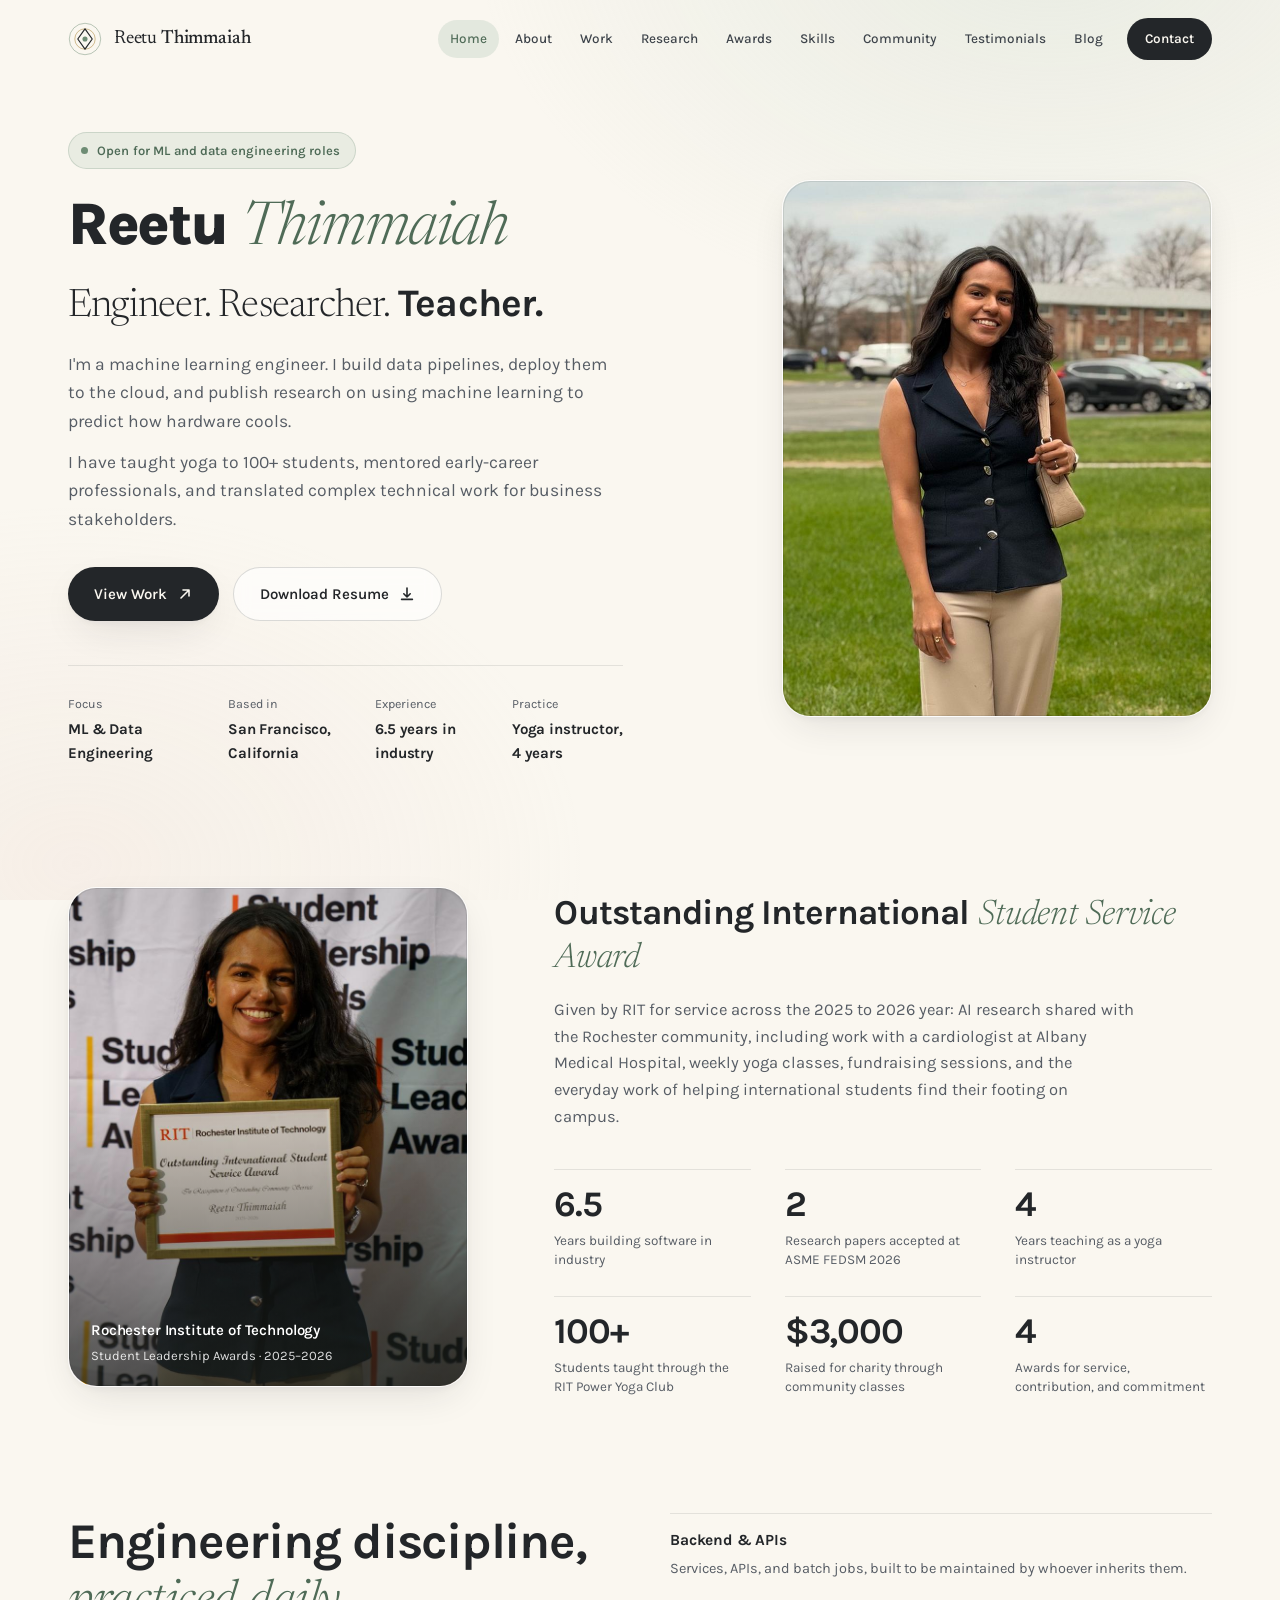
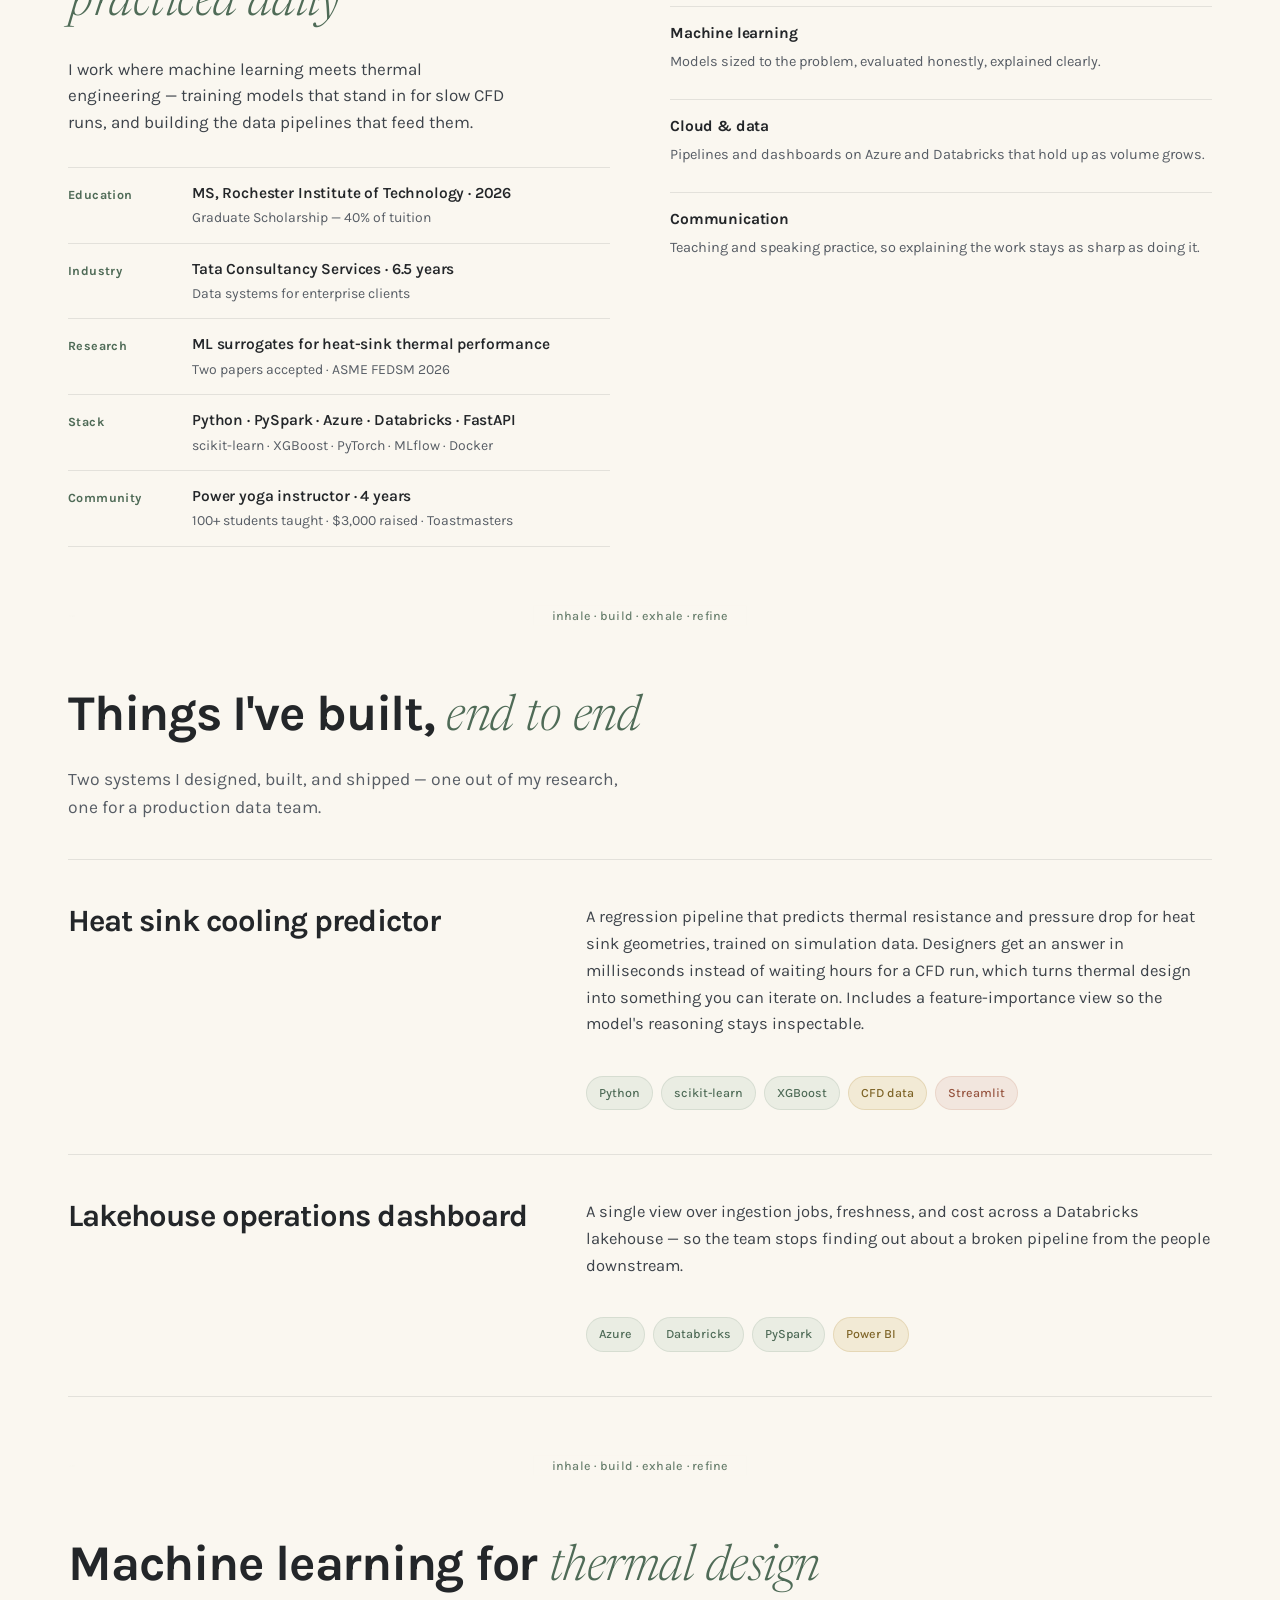
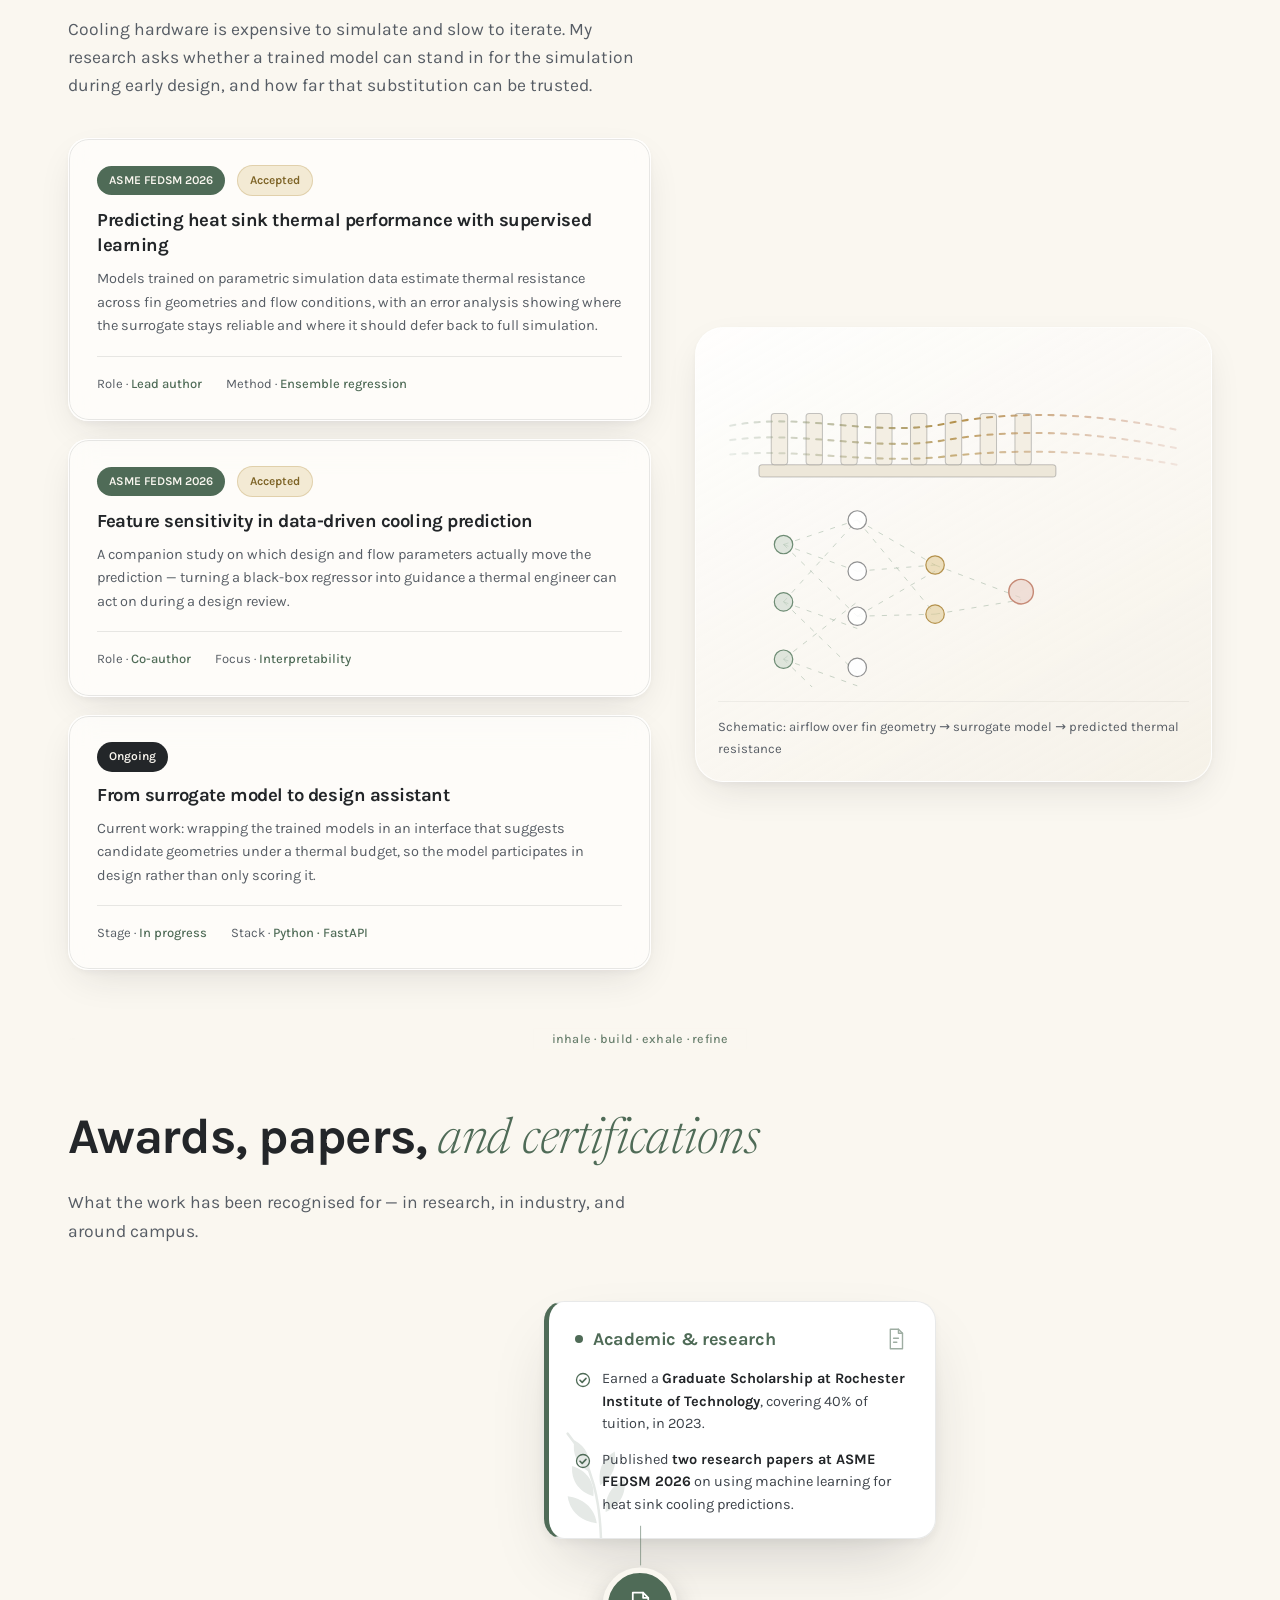
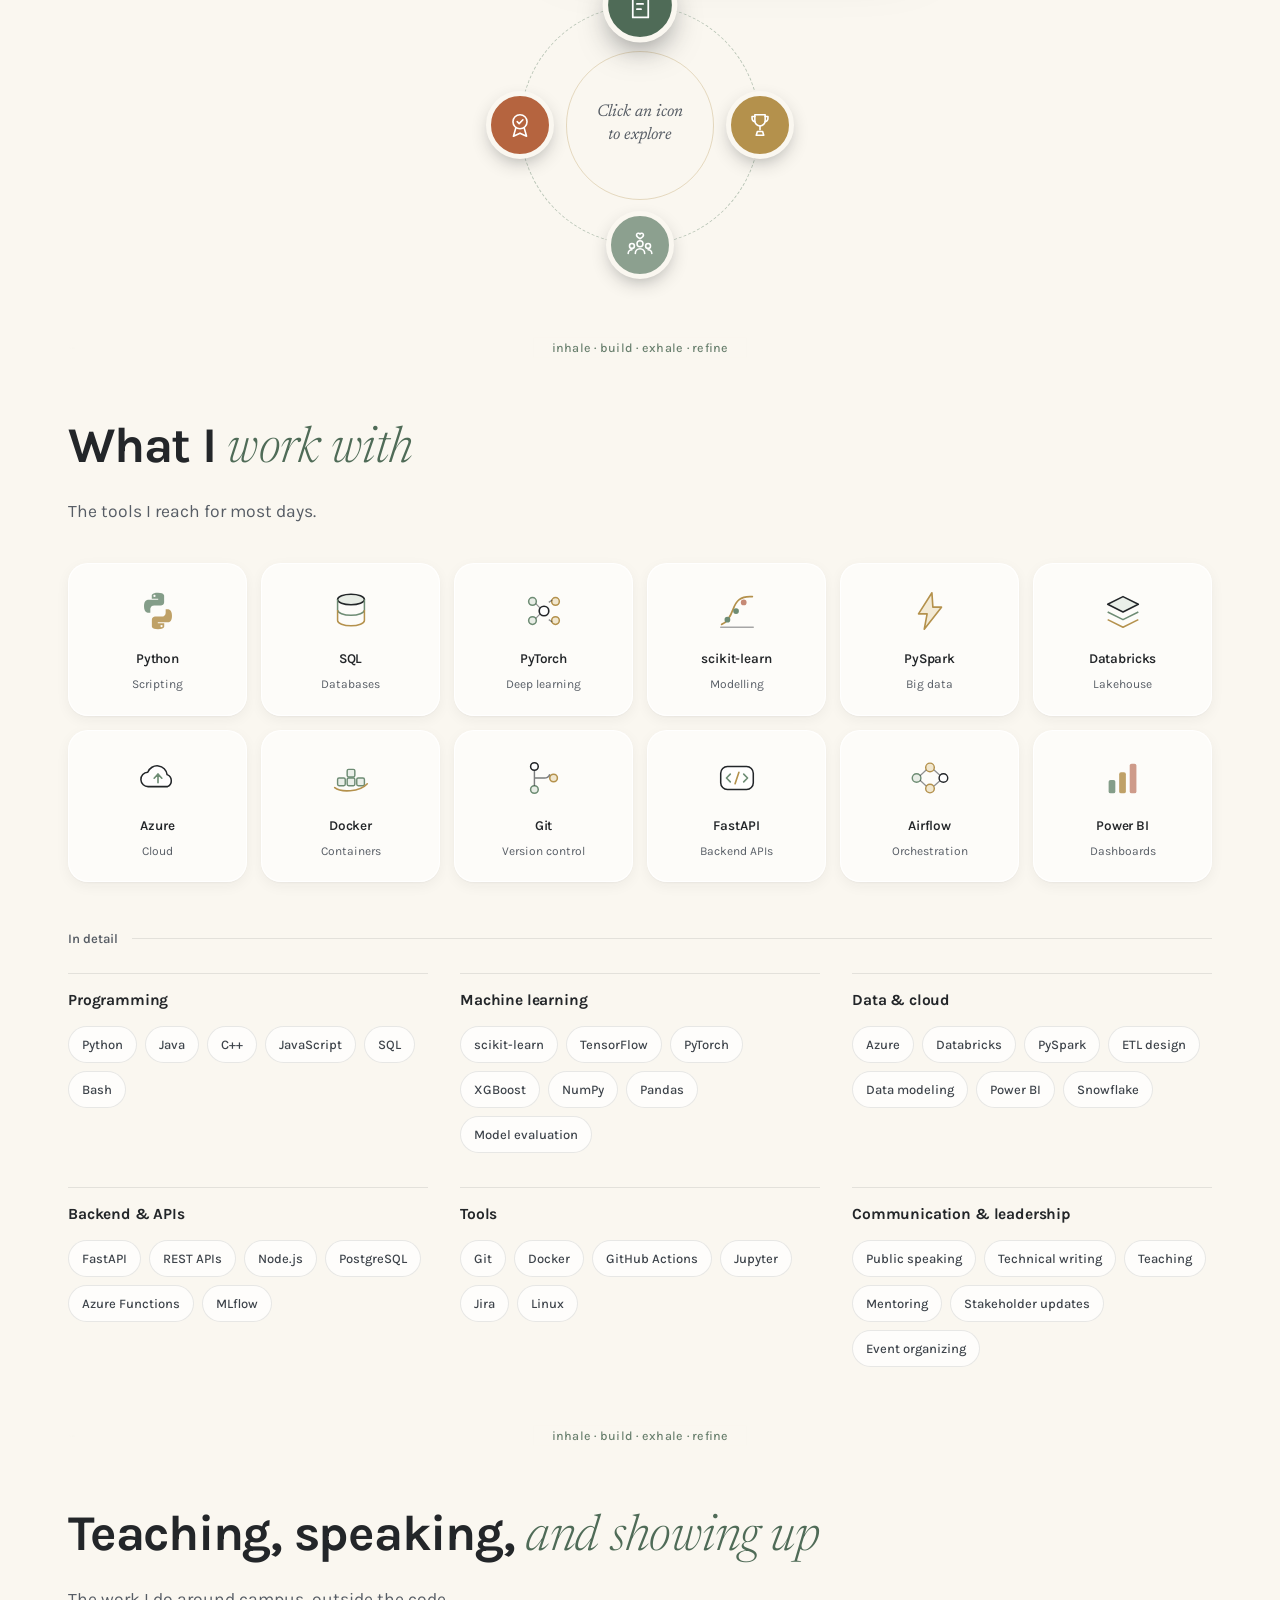
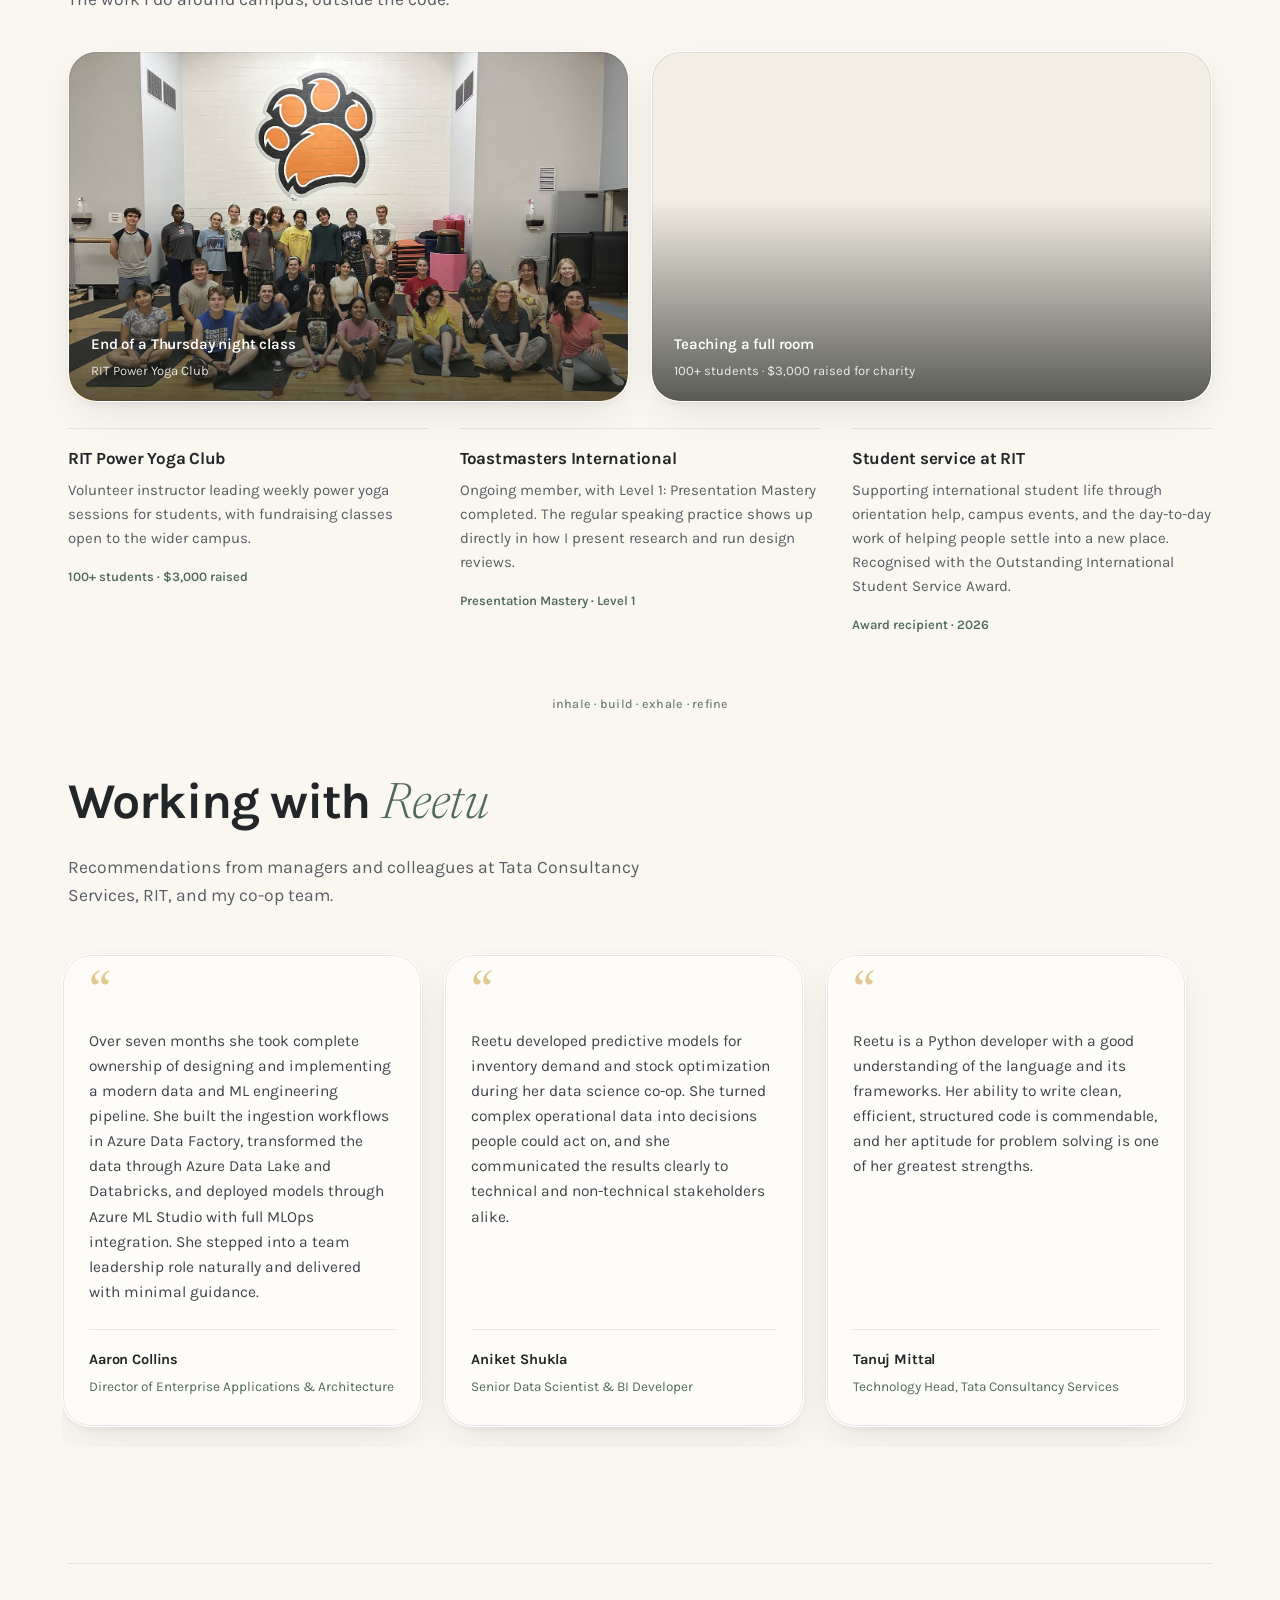
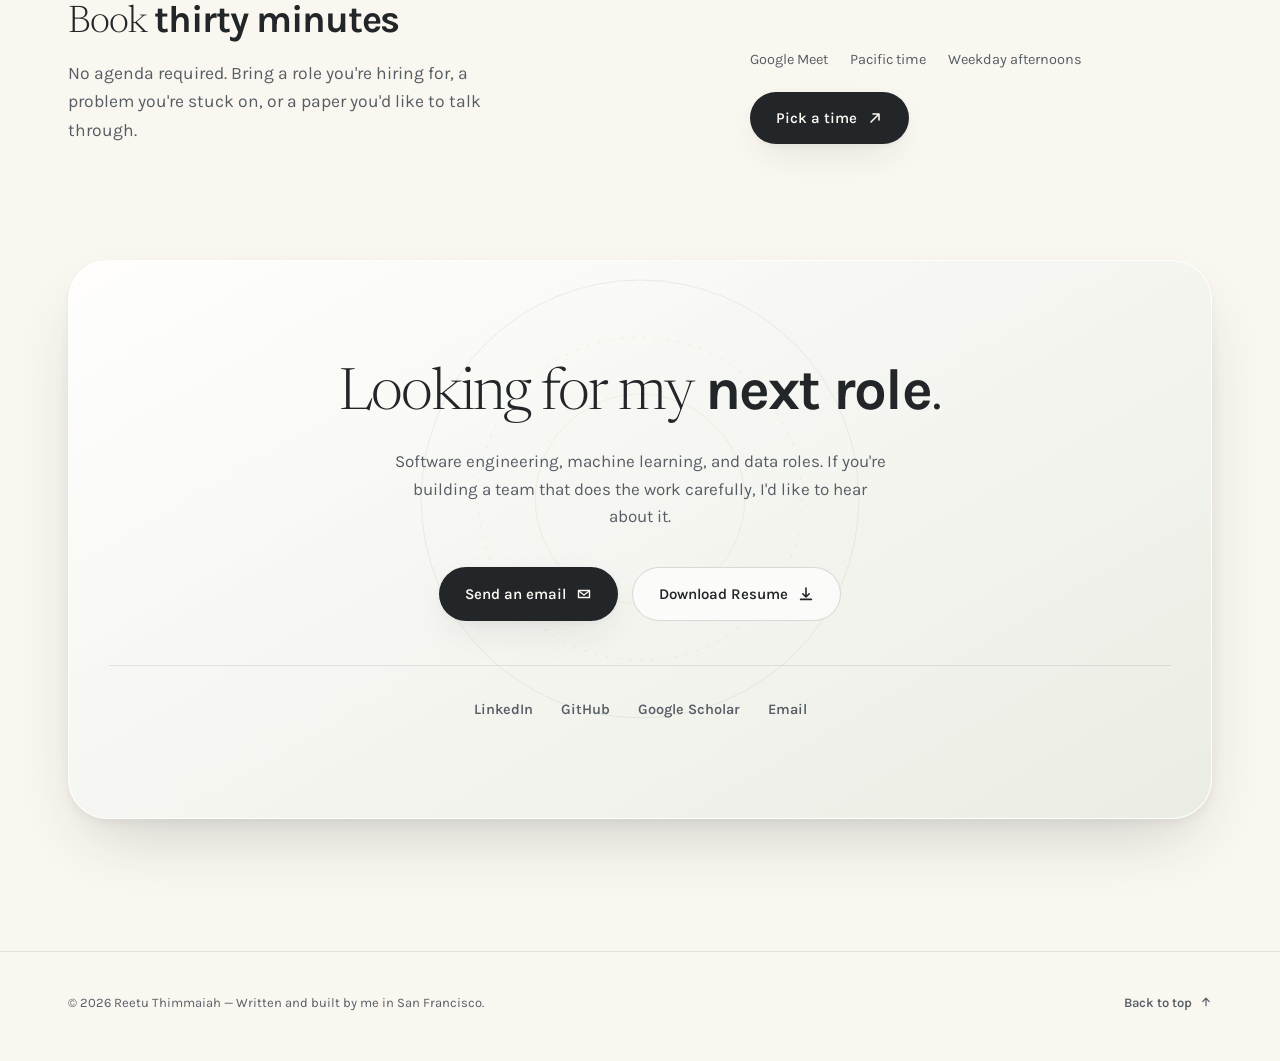
==== index.html @ bce0da8c "Initial portfolio commit" ====
<!DOCTYPE html>
<html lang="en">
<head>
<meta charset="UTF-8">
<meta name="viewport" content="width=device-width, initial-scale=1.0">
<title>Reetu Thimmaiah — Software Engineer & Machine Learning Researcher</title>
<meta name="description" content="Reetu Thimmaiah — software engineer, machine learning researcher, and cloud/data professional. Building thoughtful technology with calm, clarity, and code.">
<link rel="preconnect" href="https://fonts.googleapis.com">
<link rel="preconnect" href="https://fonts.gstatic.com" crossorigin>
<link href="https://fonts.googleapis.com/css2?family=Karla:wght@400;500;600;700;800&family=Newsreader:ital,opsz,wght@0,6..72,300;0,6..72,400;1,6..72,300;1,6..72,400&display=swap" rel="stylesheet">
<link rel="stylesheet" href="css/tokens.css">
<link rel="stylesheet" href="css/styles.css">
</head>
<body>

<!-- ================= NAV ================= -->
<header class="nav" id="nav">
  <div class="nav__in">
    <a href="#home" class="brand" aria-label="Reetu Thimmaiah, home">
      <svg class="brand__mark" viewBox="0 0 40 40" fill="none" aria-hidden="true">
        <circle cx="20" cy="20" r="18.5" stroke="#6E8C74" stroke-width="1.1" opacity=".5"/>
        <circle class="mandala" cx="20" cy="20" r="12" stroke="#B4914C" stroke-width="1" opacity=".7"/>
        <path d="M20 8 L28.5 20 L20 32 L11.5 20 Z" stroke="#232629" stroke-width="1.4" stroke-linejoin="round"/>
        <circle cx="20" cy="20" r="3" fill="#6E8C74"/>
      </svg>
      <span class="brand__name">Reetu <b>Thimmaiah</b></span>
    </a>
    <nav class="nav__links" id="navLinks" aria-label="Primary">
      <a class="nav__link" href="#home">Home</a>
      <a class="nav__link" href="#about">About</a>
      <a class="nav__link" href="#work">Work</a>
      <a class="nav__link" href="#research">Research</a>
      <a class="nav__link" href="#milestones">Awards</a>
      <a class="nav__link" href="#skills">Skills</a>
      <a class="nav__link" href="#community">Community</a>
      <a class="nav__link" href="#testimonials">Testimonials</a>
      <a class="nav__link" href="blog.html">Blog</a>
      <a class="nav__cta" href="#contact">Contact</a>
    </nav>
    <button class="nav__toggle" id="navToggle" aria-label="Open menu" aria-expanded="false" aria-controls="navLinks"><span></span></button>
  </div>
  <div class="nav__progress" id="progress"></div>
</header>

<main>
<!-- ================= HERO ================= -->
<section class="hero" id="home">
  <div class="wrap">
    <div class="hero__grid">
      <div class="hero__text">
        <span class="hero__status"><i class="pulse"></i> Open for ML and data engineering roles</span>
        <h1 class="hero__name">Reetu <span class="last">Thimmaiah</span></h1>

        <h2 class="hero__headline">Engineer. Researcher. <b>Teacher.</b></h2>
        <p class="hero__copy">I'm a machine learning engineer. I build data pipelines, deploy them to the cloud, and publish research on using machine learning to predict how hardware cools.</p>
        <p class="hero__copy">I have taught yoga to 100+ students, mentored early-career professionals, and translated complex technical work for business stakeholders.</p>

        <div class="hero__btns">
          <a class="btn btn--primary" href="#work">View Work
            <svg viewBox="0 0 16 16" fill="none" aria-hidden="true"><path d="M4 12L12 4M12 4H6M12 4v6" stroke="currentColor" stroke-width="1.6" stroke-linecap="round" stroke-linejoin="round"/></svg>
          </a>
          <a class="btn btn--ghost" href="#" download>Download Resume
            <svg viewBox="0 0 16 16" fill="none" aria-hidden="true"><path d="M8 2v9m0 0l3.2-3.2M8 11L4.8 7.8M2.6 13.4h10.8" stroke="currentColor" stroke-width="1.6" stroke-linecap="round" stroke-linejoin="round"/></svg>
          </a>
        </div>

        <dl class="hero__meta">
          <div><dt>Focus</dt><dd>ML &amp; Data Engineering</dd></div>
          <div><dt>Based in</dt><dd>San Francisco, California</dd></div>
          <div><dt>Experience</dt><dd>6.5 years in industry</dd></div>
          <div><dt>Practice</dt><dd>Yoga instructor, 4 years</dd></div>
        </dl>
      </div>

      <figure class="stage photo rv">
        <img src="images/portrait.jpg" alt="Reetu Thimmaiah on the RIT campus" decoding="async" fetchpriority="high">
      </figure>
    </div>
  </div>
</section>



<!-- ================= RECOGNITION + STATS ================= -->
<section class="section section--tight">
  <div class="wrap">
    <div class="recog">
      <figure data-shot class="photo photo--cap recog__photo rv">
        <img src="images/rit-leadership-award.jpg" alt="Reetu Thimmaiah holding her Outstanding International Student Service Award certificate at the RIT Student Leadership Awards" loading="lazy" decoding="async">
        <figcaption class="photo__cap"><b>Rochester Institute of Technology</b><span>Student Leadership Awards · 2025–2026</span></figcaption>
      </figure>
      <div class="recog__body">
        <h2 class="s-title rv">Outstanding International <em>Student Service Award</em></h2>
        <p class="s-lede rv">Given by RIT for service across the 2025 to 2026 year: AI research shared with the Rochester community, including work with a cardiologist at Albany Medical Hospital, weekly yoga classes, fundraising sessions, and the everyday work of helping international students find their footing on campus.</p>
        <dl class="stats">
          <div class="stat rv"><dt class="stat__n">6.5</dt><dd class="stat__l">Years building software in industry</dd></div>
          <div class="stat rv"><dt class="stat__n">2</dt><dd class="stat__l">Research papers accepted at ASME FEDSM 2026</dd></div>
          <div class="stat rv"><dt class="stat__n">4</dt><dd class="stat__l">Years teaching as a yoga instructor</dd></div>
          <div class="stat rv"><dt class="stat__n">100+</dt><dd class="stat__l">Students taught through the RIT Power Yoga Club</dd></div>
          <div class="stat rv"><dt class="stat__n">$3,000</dt><dd class="stat__l">Raised for charity through community classes</dd></div>
          <div class="stat rv"><dt class="stat__n">4</dt><dd class="stat__l">Awards for service, contribution, and commitment</dd></div>
        </dl>
      </div>
    </div>
  </div>
</section>

<!-- ================= ABOUT ================= -->
<section class="section" id="about">
  <div class="wrap">
    <div class="about">
      <div class="rv">
        <h2 class="s-title">Engineering discipline,<br><em>practiced daily</em></h2>
        <p class="about__lede">I work where machine learning meets thermal engineering — training models that stand in for slow CFD runs, and building the data pipelines that feed them.</p>
        <dl class="spec">
          <div>
            <dt>Education</dt>
            <dd>MS, Rochester Institute of Technology &middot; 2026<span>Graduate Scholarship — 40% of tuition</span></dd>
          </div>
          <div>
            <dt>Industry</dt>
            <dd>Tata Consultancy Services &middot; 6.5 years<span>Data systems for enterprise clients</span></dd>
          </div>
          <div>
            <dt>Research</dt>
            <dd>ML surrogates for heat-sink thermal performance<span>Two papers accepted &middot; ASME FEDSM 2026</span></dd>
          </div>
          <div>
            <dt>Stack</dt>
            <dd>Python &middot; PySpark &middot; Azure &middot; Databricks &middot; FastAPI<span>scikit-learn &middot; XGBoost &middot; PyTorch &middot; MLflow &middot; Docker</span></dd>
          </div>
          <div>
            <dt>Community</dt>
            <dd>Power yoga instructor &middot; 4 years<span>100+ students taught &middot; $3,000 raised &middot; Toastmasters</span></dd>
          </div>
        </dl>
      </div>

      <div class="pillars">
        <div class="pillar rv" style="transition-delay:.06s">
          <h4>Backend &amp; APIs</h4>
          <p>Services, APIs, and batch jobs, built to be maintained by whoever inherits them.</p>
        </div>
        <div class="pillar rv" style="transition-delay:.12s">
          <h4>Machine learning</h4>
          <p>Models sized to the problem, evaluated honestly, explained clearly.</p>
        </div>
        <div class="pillar rv" style="transition-delay:.18s">
          <h4>Cloud &amp; data</h4>
          <p>Pipelines and dashboards on Azure and Databricks that hold up as volume grows.</p>
        </div>
        <div class="pillar rv" style="transition-delay:.24s">
          <h4>Communication</h4>
          <p>Teaching and speaking practice, so explaining the work stays as sharp as doing it.</p>
        </div>
      </div>
    </div>
  </div>
</section>

<div class="breath" aria-hidden="true">
  <svg viewBox="0 0 1200 46" preserveAspectRatio="none">
    <defs><linearGradient id="breathGrad" x1="0" x2="1"><stop offset="0" stop-color="#6E8C74" stop-opacity="0"/><stop offset=".5" stop-color="#6E8C74"/><stop offset="1" stop-color="#B4914C" stop-opacity="0"/></linearGradient></defs>
    <path class="breath__path" d="M0 23 C 150 23 180 4 300 4 S 450 42 600 42 S 750 4 900 4 S 1050 23 1200 23"/>
  </svg>
  <span class="breath__label">inhale · build · exhale · refine</span>
</div>

<!-- ================= WORK ================= -->
<section class="section" id="work">
  <div class="wrap">
    <div class="s-head rv">
      <h2 class="s-title">Things I've built, <em>end to end</em></h2>
      <p class="s-lede">Two systems I designed, built, and shipped — one out of my research, one for a production data team.</p>
    </div>

    <div class="work-grid">

      <article class="proj rv">
        <div class="proj__body">
          <h3>Heat sink cooling predictor</h3>
          <div>
            <p>A regression pipeline that predicts thermal resistance and pressure drop for heat sink geometries, trained on simulation data. Designers get an answer in milliseconds instead of waiting hours for a CFD run, which turns thermal design into something you can iterate on. Includes a feature-importance view so the model's reasoning stays inspectable.</p>
          </div>
          <div class="tags"><span class="tag">Python</span><span class="tag">scikit-learn</span><span class="tag">XGBoost</span><span class="tag tag--gold">CFD data</span><span class="tag tag--clay">Streamlit</span></div>
        </div>
      </article>

      <article class="proj rv">
        <div class="proj__body">
          <h3>Lakehouse operations dashboard</h3>
          <div>
            <p>A single view over ingestion jobs, freshness, and cost across a Databricks lakehouse — so the team stops finding out about a broken pipeline from the people downstream.</p>
          </div>
          <div class="tags"><span class="tag">Azure</span><span class="tag">Databricks</span><span class="tag">PySpark</span><span class="tag tag--gold">Power BI</span></div>
        </div>
      </article>

    </div>
  </div>
</section>

<div class="breath" aria-hidden="true">
  <svg viewBox="0 0 1200 46" preserveAspectRatio="none">
    <path class="breath__path" d="M0 23 C 150 23 180 4 300 4 S 450 42 600 42 S 750 4 900 4 S 1050 23 1200 23"/>
  </svg>
  <span class="breath__label">inhale · build · exhale · refine</span>
</div>

<!-- ================= RESEARCH ================= -->
<section class="section" id="research">
  <div class="wrap">
    <div class="s-head rv">
      <h2 class="s-title">Machine learning for <em>thermal design</em></h2>
      <p class="s-lede">Cooling hardware is expensive to simulate and slow to iterate. My research asks whether a trained model can stand in for the simulation during early design, and how far that substitution can be trusted.</p>
    </div>

    <div class="research">
      <div class="res-cards">
        <article class="card res rv">
          <div class="res__top"><span class="badge badge--sage">ASME FEDSM 2026</span><span class="badge badge--gold">Accepted</span></div>
          <h3>Predicting heat sink thermal performance with supervised learning</h3>
          <p>Models trained on parametric simulation data estimate thermal resistance across fin geometries and flow conditions, with an error analysis showing where the surrogate stays reliable and where it should defer back to full simulation.</p>
          <div class="res__meta"><span>Role · <b>Lead author</b></span><span>Method · <b>Ensemble regression</b></span></div>
        </article>

        <article class="card res rv" style="transition-delay:.08s">
          <div class="res__top"><span class="badge badge--sage">ASME FEDSM 2026</span><span class="badge badge--gold">Accepted</span></div>
          <h3>Feature sensitivity in data-driven cooling prediction</h3>
          <p>A companion study on which design and flow parameters actually move the prediction — turning a black-box regressor into guidance a thermal engineer can act on during a design review.</p>
          <div class="res__meta"><span>Role · <b>Co-author</b></span><span>Focus · <b>Interpretability</b></span></div>
        </article>

        <article class="card res rv" style="transition-delay:.16s">
          <div class="res__top"><span class="badge">Ongoing</span></div>
          <h3>From surrogate model to design assistant</h3>
          <p>Current work: wrapping the trained models in an interface that suggests candidate geometries under a thermal budget, so the model participates in design rather than only scoring it.</p>
          <div class="res__meta"><span>Stage · <b>In progress</b></span><span>Stack · <b>Python · FastAPI</b></span></div>
        </article>
      </div>

      <div class="res-vis rv" style="transition-delay:.1s">
        <svg viewBox="0 0 460 330" fill="none" aria-hidden="true">
          <defs>
            <linearGradient id="flowG" x1="0" x2="1"><stop offset="0" stop-color="#6E8C74" stop-opacity=".2"/><stop offset=".5" stop-color="#B4914C"/><stop offset="1" stop-color="#C68A76" stop-opacity=".25"/></linearGradient>
          </defs>
          <!-- thermal airflow over fins -->
          <g>
            <rect x="40" y="112" width="290" height="12" rx="3" fill="#EDE7D9" stroke="#232629" stroke-opacity=".25"/>
            <g stroke="#232629" stroke-opacity=".25" fill="#F3EEE3">
              <rect x="52" y="62" width="16" height="50" rx="3"/><rect x="86" y="62" width="16" height="50" rx="3"/><rect x="120" y="62" width="16" height="50" rx="3"/>
              <rect x="154" y="62" width="16" height="50" rx="3"/><rect x="188" y="62" width="16" height="50" rx="3"/><rect x="222" y="62" width="16" height="50" rx="3"/>
              <rect x="256" y="62" width="16" height="50" rx="3"/><rect x="290" y="62" width="16" height="50" rx="3"/>
            </g>
            <g stroke="url(#flowG)" stroke-width="2" fill="none" stroke-linecap="round">
              <path class="dash" d="M12 74c70-14 140 12 210-2s150-10 226 6"/>
              <path class="dash" d="M12 88c70-10 140 12 210 0s150-8 226 8" opacity=".85"/>
              <path class="dash" d="M12 102c70-6 140 10 210 2s150-6 226 8" opacity=".7"/>
            </g>
          </g>
          <!-- ML node graph -->
          <g transform="translate(0,150)">
            <g stroke="#6E8C74" stroke-opacity=".38" stroke-width=".9">
              <path class="dash" d="M64 40l72-24M64 40l72 26M64 40l72 70M64 96l72-80M64 96l72 26M64 96l72 70M64 152l72-56M64 152l72 26M64 152l72 70"/>
              <path class="dash" d="M136 16l76 44M136 66l76-6M136 110l76-44M136 16l76 92M136 110l76-2"/>
              <path class="dash" d="M212 60l84 32M212 108l84-14"/>
            </g>
            <g fill="rgba(199,214,200,.55)" stroke="#6E8C74" stroke-width="1.2">
              <circle cx="64" cy="40" r="9"/><circle cx="64" cy="96" r="9"/><circle cx="64" cy="152" r="9"/>
            </g>
            <g fill="rgba(255,255,255,.9)" stroke="#232629" stroke-opacity=".5" stroke-width="1.2">
              <circle cx="136" cy="16" r="9"/><circle cx="136" cy="66" r="9"/><circle cx="136" cy="110" r="9"/><circle cx="136" cy="160" r="9"/>
            </g>
            <g fill="rgba(223,201,143,.55)" stroke="#B4914C" stroke-width="1.2">
              <circle cx="212" cy="60" r="9"/><circle cx="212" cy="108" r="9"/>
            </g>
            <circle cx="296" cy="86" r="12" fill="rgba(232,207,197,.6)" stroke="#C68A76" stroke-width="1.4"/>
          </g>
        </svg>
        <div class="res-vis__cap">
          <span>Schematic: airflow over fin geometry → surrogate model → predicted thermal resistance</span>
        </div>
      </div>
    </div>
  </div>
</section>

<div class="breath" aria-hidden="true">
  <svg viewBox="0 0 1200 46" preserveAspectRatio="none">
    <path class="breath__path" d="M0 23 C 150 23 180 4 300 4 S 450 42 600 42 S 750 4 900 4 S 1050 23 1200 23"/>
  </svg>
  <span class="breath__label">inhale · build · exhale · refine</span>
</div>

<!-- ================= MILESTONES ================= -->
<section class="section" id="milestones">
  <div class="wrap">
    <div class="s-head rv">
      <h2 class="s-title">Awards, papers, <em>and certifications</em></h2>
      <p class="s-lede">What the work has been recognised for — in research, in industry, and around campus.</p>
    </div>

    <div class="hub-wrap rv" role="tablist" aria-label="Award categories">
      <div class="hub">
        <span class="hub__ring hub__ring--o"></span>
        <span class="hub__ring hub__ring--i"></span>
        <p class="hub__hint">Click an icon<br>to explore</p>
        <button class="hub__i hub__i--t" id="orb-academic" role="tab" data-panel="academic"
                aria-controls="panel-academic" aria-selected="true" aria-label="Academic and research"><svg viewBox="0 0 32 32" fill="none" stroke="currentColor" stroke-width="1.7" stroke-linecap="round" stroke-linejoin="round" aria-hidden="true"><path d="M9 4h10l5 5v19H9z"/><path d="M19 4v5h5"/><path d="M13 15h6M13 20h4"/></svg></button>
        <button class="hub__i hub__i--r" id="orb-recognition" role="tab" data-panel="recognition"
                aria-controls="panel-recognition" aria-selected="false" aria-label="Recognition"><svg viewBox="0 0 32 32" fill="none" stroke="currentColor" stroke-width="1.7" stroke-linecap="round" stroke-linejoin="round" aria-hidden="true"><path d="M10.5 5h11v6.5a5.5 5.5 0 0 1-11 0z"/><path d="M10.5 7H7.5v1.8a3.8 3.8 0 0 0 3 3.7M21.5 7h3v1.8a3.8 3.8 0 0 1-3 3.7"/><path d="M16 17v4"/><path d="M12 27h8l-1.2-4h-5.6z"/></svg></button>
        <button class="hub__i hub__i--l" id="orb-certs" role="tab" data-panel="certs"
                aria-controls="panel-certs" aria-selected="false" aria-label="Certifications"><svg viewBox="0 0 32 32" fill="none" stroke="currentColor" stroke-width="1.7" stroke-linecap="round" stroke-linejoin="round" aria-hidden="true"><circle cx="16" cy="12.5" r="7.5"/><path d="m13 12.4 2.1 2.1 4-4.1"/><path d="M11.6 19 9 28l7-3.3 7 3.3-2.6-9"/></svg></button>
        <button class="hub__i hub__i--b" id="orb-community" role="tab" data-panel="community"
                aria-controls="panel-community" aria-selected="false" aria-label="Leadership and community"><svg viewBox="0 0 32 32" fill="none" stroke="currentColor" stroke-width="1.7" stroke-linecap="round" stroke-linejoin="round" aria-hidden="true"><path d="M16 4.4c-1-1.7-3.7-1-3.7 1 0 1.7 2.2 3.1 3.7 3.9 1.5-.8 3.7-2.2 3.7-3.9 0-2-2.7-2.7-3.7-1Z"/><circle cx="16" cy="14.6" r="3.2"/><path d="M11 25c0-2.8 2.2-5 5-5s5 2.2 5 5"/><circle cx="7.4" cy="17" r="2.6"/><circle cx="24.6" cy="17" r="2.6"/><path d="M3.4 25c0-2.2 1.8-4 4-4M28.6 25c0-2.2-1.8-4-4-4"/></svg></button>
      </div>

      <article class="hub-card hub-card--t is-open" id="panel-academic" role="tabpanel"
               data-panel="academic" aria-labelledby="orb-academic">
        <svg class="hub-card__leaf" viewBox="0 0 100 130" fill="none" aria-hidden="true"><path d="M52 128C52 82 44 48 22 22" stroke="currentColor" stroke-width="2.2" stroke-linecap="round"/><path d="M48 102c-15-2-24-11-26-24 15 2 24 11 26 24Z" fill="currentColor"/><path d="M45 78c-13-4-20-14-19-27 13 4 20 14 19 27Z" fill="currentColor"/><path d="M41 56c-11-6-15-16-13-28 11 6 15 16 13 28Z" fill="currentColor"/><path d="M56 92c13-6 18-16 17-29-13 6-18 16-17 29Z" fill="currentColor"/><path d="M51 68c12-7 15-18 13-30-12 7-15 18-13 30Z" fill="currentColor"/></svg>
        <div class="hub-card__head"><i></i><h3>Academic &amp; research</h3><svg viewBox="0 0 32 32" fill="none" stroke="currentColor" stroke-width="1.7" stroke-linecap="round" stroke-linejoin="round" aria-hidden="true"><path d="M9 4h10l5 5v19H9z"/><path d="M19 4v5h5"/><path d="M13 15h6M13 20h4"/></svg></div>
        <ul>
          <li><svg viewBox="0 0 16 16" fill="none" aria-hidden="true"><circle cx="8" cy="8" r="6.5" stroke="currentColor" stroke-width="1.3"/><path d="M5 8.2l2.2 2.2L11 6.4" stroke="currentColor" stroke-width="1.6" stroke-linecap="round" stroke-linejoin="round"/></svg>Earned a <b>Graduate Scholarship at Rochester Institute of Technology</b>, covering 40% of tuition, in 2023.</li>
          <li><svg viewBox="0 0 16 16" fill="none" aria-hidden="true"><circle cx="8" cy="8" r="6.5" stroke="currentColor" stroke-width="1.3"/><path d="M5 8.2l2.2 2.2L11 6.4" stroke="currentColor" stroke-width="1.6" stroke-linecap="round" stroke-linejoin="round"/></svg>Published <b>two research papers at ASME FEDSM 2026</b> on using machine learning for heat sink cooling predictions.</li>
        </ul>
      </article>

      <article class="hub-card hub-card--r" id="panel-recognition" role="tabpanel"
               data-panel="recognition" aria-labelledby="orb-recognition">
        <svg class="hub-card__leaf" viewBox="0 0 100 130" fill="none" aria-hidden="true"><path d="M52 128C52 82 44 48 22 22" stroke="currentColor" stroke-width="2.2" stroke-linecap="round"/><path d="M48 102c-15-2-24-11-26-24 15 2 24 11 26 24Z" fill="currentColor"/><path d="M45 78c-13-4-20-14-19-27 13 4 20 14 19 27Z" fill="currentColor"/><path d="M41 56c-11-6-15-16-13-28 11 6 15 16 13 28Z" fill="currentColor"/><path d="M56 92c13-6 18-16 17-29-13 6-18 16-17 29Z" fill="currentColor"/><path d="M51 68c12-7 15-18 13-30-12 7-15 18-13 30Z" fill="currentColor"/></svg>
        <div class="hub-card__head"><i></i><h3>Recognition</h3><svg viewBox="0 0 32 32" fill="none" stroke="currentColor" stroke-width="1.7" stroke-linecap="round" stroke-linejoin="round" aria-hidden="true"><path d="M10.5 5h11v6.5a5.5 5.5 0 0 1-11 0z"/><path d="M10.5 7H7.5v1.8a3.8 3.8 0 0 0 3 3.7M21.5 7h3v1.8a3.8 3.8 0 0 1-3 3.7"/><path d="M16 17v4"/><path d="M12 27h8l-1.2-4h-5.6z"/></svg></div>
        <ul>
          <li><svg viewBox="0 0 16 16" fill="none" aria-hidden="true"><circle cx="8" cy="8" r="6.5" stroke="currentColor" stroke-width="1.3"/><path d="M5 8.2l2.2 2.2L11 6.4" stroke="currentColor" stroke-width="1.6" stroke-linecap="round" stroke-linejoin="round"/></svg>Won the <b>Outstanding International Student Service Award</b> at RIT in 2026 for contributing to student life and the community.</li>
          <li><svg viewBox="0 0 16 16" fill="none" aria-hidden="true"><circle cx="8" cy="8" r="6.5" stroke="currentColor" stroke-width="1.3"/><path d="M5 8.2l2.2 2.2L11 6.4" stroke="currentColor" stroke-width="1.6" stroke-linecap="round" stroke-linejoin="round"/></svg>Received the <b>Service and Commitment Award</b> at Tata Consultancy Services in 2023.</li>
          <li><svg viewBox="0 0 16 16" fill="none" aria-hidden="true"><circle cx="8" cy="8" r="6.5" stroke="currentColor" stroke-width="1.3"/><path d="M5 8.2l2.2 2.2L11 6.4" stroke="currentColor" stroke-width="1.6" stroke-linecap="round" stroke-linejoin="round"/></svg>Received an <b>On the Spot Award</b> at Tata Consultancy Services in 2022.</li>
        </ul>
      </article>

      <article class="hub-card hub-card--l" id="panel-certs" role="tabpanel"
               data-panel="certs" aria-labelledby="orb-certs">
        <svg class="hub-card__leaf" viewBox="0 0 100 130" fill="none" aria-hidden="true"><path d="M52 128C52 82 44 48 22 22" stroke="currentColor" stroke-width="2.2" stroke-linecap="round"/><path d="M48 102c-15-2-24-11-26-24 15 2 24 11 26 24Z" fill="currentColor"/><path d="M45 78c-13-4-20-14-19-27 13 4 20 14 19 27Z" fill="currentColor"/><path d="M41 56c-11-6-15-16-13-28 11 6 15 16 13 28Z" fill="currentColor"/><path d="M56 92c13-6 18-16 17-29-13 6-18 16-17 29Z" fill="currentColor"/><path d="M51 68c12-7 15-18 13-30-12 7-15 18-13 30Z" fill="currentColor"/></svg>
        <div class="hub-card__head"><i></i><h3>Certifications</h3><svg viewBox="0 0 32 32" fill="none" stroke="currentColor" stroke-width="1.7" stroke-linecap="round" stroke-linejoin="round" aria-hidden="true"><circle cx="16" cy="12.5" r="7.5"/><path d="m13 12.4 2.1 2.1 4-4.1"/><path d="M11.6 19 9 28l7-3.3 7 3.3-2.6-9"/></svg></div>
        <ul>
          <li><svg viewBox="0 0 16 16" fill="none" aria-hidden="true"><circle cx="8" cy="8" r="6.5" stroke="currentColor" stroke-width="1.3"/><path d="M5 8.2l2.2 2.2L11 6.4" stroke="currentColor" stroke-width="1.6" stroke-linecap="round" stroke-linejoin="round"/></svg><b>Microsoft Certified: Azure Data Fundamentals</b></li>
          <li><svg viewBox="0 0 16 16" fill="none" aria-hidden="true"><circle cx="8" cy="8" r="6.5" stroke="currentColor" stroke-width="1.3"/><path d="M5 8.2l2.2 2.2L11 6.4" stroke="currentColor" stroke-width="1.6" stroke-linecap="round" stroke-linejoin="round"/></svg><b>Databricks Lakehouse Fundamentals</b></li>
        </ul>
      </article>

      <article class="hub-card hub-card--b" id="panel-community" role="tabpanel"
               data-panel="community" aria-labelledby="orb-community">
        <svg class="hub-card__leaf" viewBox="0 0 100 130" fill="none" aria-hidden="true"><path d="M52 128C52 82 44 48 22 22" stroke="currentColor" stroke-width="2.2" stroke-linecap="round"/><path d="M48 102c-15-2-24-11-26-24 15 2 24 11 26 24Z" fill="currentColor"/><path d="M45 78c-13-4-20-14-19-27 13 4 20 14 19 27Z" fill="currentColor"/><path d="M41 56c-11-6-15-16-13-28 11 6 15 16 13 28Z" fill="currentColor"/><path d="M56 92c13-6 18-16 17-29-13 6-18 16-17 29Z" fill="currentColor"/><path d="M51 68c12-7 15-18 13-30-12 7-15 18-13 30Z" fill="currentColor"/></svg>
        <div class="hub-card__head"><i></i><h3>Leadership &amp; community</h3><svg viewBox="0 0 32 32" fill="none" stroke="currentColor" stroke-width="1.7" stroke-linecap="round" stroke-linejoin="round" aria-hidden="true"><path d="M16 4.4c-1-1.7-3.7-1-3.7 1 0 1.7 2.2 3.1 3.7 3.9 1.5-.8 3.7-2.2 3.7-3.9 0-2-2.7-2.7-3.7-1Z"/><circle cx="16" cy="14.6" r="3.2"/><path d="M11 25c0-2.8 2.2-5 5-5s5 2.2 5 5"/><circle cx="7.4" cy="17" r="2.6"/><circle cx="24.6" cy="17" r="2.6"/><path d="M3.4 25c0-2.2 1.8-4 4-4M28.6 25c0-2.2-1.8-4-4-4"/></svg></div>
        <ul>
          <li><svg viewBox="0 0 16 16" fill="none" aria-hidden="true"><circle cx="8" cy="8" r="6.5" stroke="currentColor" stroke-width="1.3"/><path d="M5 8.2l2.2 2.2L11 6.4" stroke="currentColor" stroke-width="1.6" stroke-linecap="round" stroke-linejoin="round"/></svg>Volunteered as a <b>yoga instructor at the RIT Power Yoga Club</b>, teaching more than 100 students and helping raise $3,000 for charity.</li>
          <li><svg viewBox="0 0 16 16" fill="none" aria-hidden="true"><circle cx="8" cy="8" r="6.5" stroke="currentColor" stroke-width="1.3"/><path d="M5 8.2l2.2 2.2L11 6.4" stroke="currentColor" stroke-width="1.6" stroke-linecap="round" stroke-linejoin="round"/></svg>Completed <b>Level 1: Presentation Mastery</b> through Toastmasters International.</li>
          <li><svg viewBox="0 0 16 16" fill="none" aria-hidden="true"><circle cx="8" cy="8" r="6.5" stroke="currentColor" stroke-width="1.3"/><path d="M5 8.2l2.2 2.2L11 6.4" stroke="currentColor" stroke-width="1.6" stroke-linecap="round" stroke-linejoin="round"/></svg>Ongoing member of <b>Toastmasters International</b>.</li>
        </ul>
      </article>
    </div>

  </div>
</section>

<div class="breath" aria-hidden="true">
  <svg viewBox="0 0 1200 46" preserveAspectRatio="none">
    <path class="breath__path" d="M0 23 C 150 23 180 4 300 4 S 450 42 600 42 S 750 4 900 4 S 1050 23 1200 23"/>
  </svg>
  <span class="breath__label">inhale · build · exhale · refine</span>
</div>

<!-- ================= SKILLS ================= -->
<section class="section" id="skills">
  <div class="wrap">
    <div class="s-head rv">
      <h2 class="s-title">What I <em>work with</em></h2>
      <p class="s-lede">The tools I reach for most days.</p>
    </div>

    <div class="stack">
        <div class="stack__item rv" style="transition-delay:0.00s">
          <svg class="stack__ico" viewBox="0 0 48 48" fill="none" aria-hidden="true" style="animation-delay:0.00s"><path d="M24 5c-7 0-6.5 3-6.5 3v3.2h6.7v1H14s-4.6-.5-4.6 6.7 4 7 4 7h2.6v-3.6s-.1-4 4-4h6.6s3.8.1 3.8-3.7v-6.2S31 5 24 5Zm-3.7 2.1a1.2 1.2 0 1 1 0 2.4 1.2 1.2 0 0 1 0-2.4Z" fill="#6E8C74" opacity=".85"/><path d="M24 43c7 0 6.5-3 6.5-3v-3.2h-6.7v-1H34s4.6.5 4.6-6.7-4-7-4-7H32v3.6s.1 4-4 4h-6.6s-3.8-.1-3.8 3.7v6.2S17 43 24 43Zm3.7-2.1a1.2 1.2 0 1 1 0-2.4 1.2 1.2 0 0 1 0 2.4Z" fill="#B4914C" opacity=".85"/></svg>
          <div class="stack__name">Python</div>
          <div class="stack__cat">Scripting</div>
        </div>
        <div class="stack__item rv" style="transition-delay:0.03s">
          <svg class="stack__ico" viewBox="0 0 48 48" fill="none" aria-hidden="true" style="animation-delay:0.28s"><ellipse cx="24" cy="12" rx="14" ry="5.5" stroke="#232629" stroke-width="1.6" fill="rgba(199,214,200,.4)"/><path d="M10 12v11c0 3 6.3 5.5 14 5.5s14-2.5 14-5.5V12" stroke="#6E8C74" stroke-width="1.6" fill="none"/><path d="M10 23v11c0 3 6.3 5.5 14 5.5s14-2.5 14-5.5V23" stroke="#B4914C" stroke-width="1.6" fill="none"/></svg>
          <div class="stack__name">SQL</div>
          <div class="stack__cat">Databases</div>
        </div>
        <div class="stack__item rv" style="transition-delay:0.06s">
          <svg class="stack__ico" viewBox="0 0 48 48" fill="none" aria-hidden="true" style="animation-delay:0.56s"><circle cx="12" cy="14" r="4" stroke="#6E8C74" stroke-width="1.6" fill="rgba(199,214,200,.4)"/><circle cx="12" cy="34" r="4" stroke="#6E8C74" stroke-width="1.6" fill="rgba(199,214,200,.4)"/><circle cx="24" cy="24" r="5" stroke="#232629" stroke-width="1.7" fill="#fff"/><circle cx="36" cy="14" r="4" stroke="#B4914C" stroke-width="1.6" fill="rgba(223,201,143,.4)"/><circle cx="36" cy="34" r="4" stroke="#B4914C" stroke-width="1.6" fill="rgba(223,201,143,.4)"/><path d="M15.4 16.3 20 21m-4.6 10.7L20 27m9 6 3.6 2.6M29 15l3.6-2.6" stroke="#232629" stroke-width="1.3" opacity=".5"/></svg>
          <div class="stack__name">PyTorch</div>
          <div class="stack__cat">Deep learning</div>
        </div>
        <div class="stack__item rv" style="transition-delay:0.09s">
          <svg class="stack__ico" viewBox="0 0 48 48" fill="none" aria-hidden="true" style="animation-delay:0.84s"><path d="M8 38c6-2 9-8 12-16S27 8 40 9" stroke="#B4914C" stroke-width="1.8" fill="none" stroke-linecap="round"/><circle cx="14" cy="33" r="3" fill="#6E8C74"/><circle cx="23" cy="24" r="3" fill="#6E8C74"/><circle cx="31" cy="15" r="3" fill="#C68A76"/><path d="M7 41h34" stroke="#232629" stroke-width="1.4" opacity=".4" stroke-linecap="round"/></svg>
          <div class="stack__name">scikit-learn</div>
          <div class="stack__cat">Modelling</div>
        </div>
        <div class="stack__item rv" style="transition-delay:0.12s">
          <svg class="stack__ico" viewBox="0 0 48 48" fill="none" aria-hidden="true" style="animation-delay:1.12s"><path d="M26 5 12 27h9l-3 16 18-23h-9l-1-15Z" stroke="#B4914C" stroke-width="1.7" fill="rgba(223,201,143,.35)" stroke-linejoin="round"/></svg>
          <div class="stack__name">PySpark</div>
          <div class="stack__cat">Big data</div>
        </div>
        <div class="stack__item rv" style="transition-delay:0.15s">
          <svg class="stack__ico" viewBox="0 0 48 48" fill="none" aria-hidden="true" style="animation-delay:1.40s"><path d="M8 17 24 9l16 8-16 8-16-8Z" stroke="#232629" stroke-width="1.6" fill="rgba(199,214,200,.35)" stroke-linejoin="round"/><path d="M8 25l16 8 16-8" stroke="#6E8C74" stroke-width="1.6" fill="none" stroke-linejoin="round"/><path d="M8 33l16 8 16-8" stroke="#B4914C" stroke-width="1.6" fill="none" stroke-linejoin="round"/></svg>
          <div class="stack__name">Databricks</div>
          <div class="stack__cat">Lakehouse</div>
        </div>
        <div class="stack__item rv" style="transition-delay:0.18s">
          <svg class="stack__ico" viewBox="0 0 48 48" fill="none" aria-hidden="true" style="animation-delay:0.00s"><path d="M14 33a7.5 7.5 0 0 1-.7-15 10.5 10.5 0 0 1 20.2 2.5A6.8 6.8 0 0 1 34 33H14Z" stroke="#232629" stroke-width="1.6" fill="rgba(255,255,255,.7)" stroke-linejoin="round"/><path d="M24 29v-9m0 0-4 4.2m4-4.2 4 4.2" stroke="#6E8C74" stroke-width="1.7" stroke-linecap="round" stroke-linejoin="round"/></svg>
          <div class="stack__name">Azure</div>
          <div class="stack__cat">Cloud</div>
        </div>
        <div class="stack__item rv" style="transition-delay:0.21s">
          <svg class="stack__ico" viewBox="0 0 48 48" fill="none" aria-hidden="true" style="animation-delay:0.28s"><g stroke="#6E8C74" stroke-width="1.5" fill="rgba(199,214,200,.35)"><rect x="10" y="24" width="8" height="8" rx="1.5"/><rect x="20" y="24" width="8" height="8" rx="1.5"/><rect x="30" y="24" width="8" height="8" rx="1.5"/><rect x="20" y="15" width="8" height="8" rx="1.5"/></g><path d="M7 34c6 5 26 5 34-4" stroke="#B4914C" stroke-width="1.7" fill="none" stroke-linecap="round"/></svg>
          <div class="stack__name">Docker</div>
          <div class="stack__cat">Containers</div>
        </div>
        <div class="stack__item rv" style="transition-delay:0.24s">
          <svg class="stack__ico" viewBox="0 0 48 48" fill="none" aria-hidden="true" style="animation-delay:0.56s"><circle cx="14" cy="12" r="4" stroke="#232629" stroke-width="1.6" fill="#fff"/><circle cx="14" cy="36" r="4" stroke="#6E8C74" stroke-width="1.6" fill="rgba(199,214,200,.4)"/><circle cx="34" cy="24" r="4" stroke="#B4914C" stroke-width="1.6" fill="rgba(223,201,143,.4)"/><path d="M14 16v16M14 24h10a6 6 0 0 0 6-4" stroke="#232629" stroke-width="1.5" fill="none" opacity=".6"/></svg>
          <div class="stack__name">Git</div>
          <div class="stack__cat">Version control</div>
        </div>
        <div class="stack__item rv" style="transition-delay:0.27s">
          <svg class="stack__ico" viewBox="0 0 48 48" fill="none" aria-hidden="true" style="animation-delay:0.84s"><rect x="7" y="12" width="34" height="24" rx="7" stroke="#232629" stroke-width="1.6" fill="rgba(255,255,255,.7)"/><path d="M17 20l-4 4 4 4M31 20l4 4-4 4" stroke="#6E8C74" stroke-width="1.7" stroke-linecap="round" stroke-linejoin="round"/><path d="M26 18l-4 12" stroke="#B4914C" stroke-width="1.7" stroke-linecap="round"/></svg>
          <div class="stack__name">FastAPI</div>
          <div class="stack__cat">Backend APIs</div>
        </div>
        <div class="stack__item rv" style="transition-delay:0.30s">
          <svg class="stack__ico" viewBox="0 0 48 48" fill="none" aria-hidden="true" style="animation-delay:1.12s"><circle cx="10" cy="24" r="4.5" stroke="#6E8C74" stroke-width="1.5" fill="rgba(199,214,200,.4)"/><circle cx="24" cy="13" r="4.5" stroke="#B4914C" stroke-width="1.5" fill="rgba(223,201,143,.4)"/><circle cx="24" cy="35" r="4.5" stroke="#B4914C" stroke-width="1.5" fill="rgba(223,201,143,.4)"/><circle cx="38" cy="24" r="4.5" stroke="#232629" stroke-width="1.5" fill="#fff"/><path d="M13.6 21.6 20 15.6M13.6 26.4 20 32.4M28.2 15.6l6.2 5.6M28.2 32.4l6.2-5.6" stroke="#232629" stroke-width="1.3" opacity=".5"/></svg>
          <div class="stack__name">Airflow</div>
          <div class="stack__cat">Orchestration</div>
        </div>
        <div class="stack__item rv" style="transition-delay:0.33s">
          <svg class="stack__ico" viewBox="0 0 48 48" fill="none" aria-hidden="true" style="animation-delay:1.40s"><rect x="9" y="26" width="7" height="14" rx="2" fill="#6E8C74" opacity=".85"/><rect x="20" y="18" width="7" height="22" rx="2" fill="#B4914C" opacity=".85"/><rect x="31" y="9" width="7" height="31" rx="2" fill="#C68A76" opacity=".85"/></svg>
          <div class="stack__name">Power BI</div>
          <div class="stack__cat">Dashboards</div>
        </div>
    </div>

    <div class="stack-note rv"><span>In detail</span><i></i></div>

    <div class="skills-grid">
      <div class="skill rv">
        <div class="skill__head">
          <h3>Programming</h3>
        </div>
        <div class="skill__list"><span class="pill">Python</span><span class="pill">Java</span><span class="pill">C++</span><span class="pill">JavaScript</span><span class="pill">SQL</span><span class="pill">Bash</span></div>
      </div>

      <div class="skill rv" style="transition-delay:.06s">
        <div class="skill__head">
          <h3>Machine learning</h3>
        </div>
        <div class="skill__list"><span class="pill">scikit-learn</span><span class="pill">TensorFlow</span><span class="pill">PyTorch</span><span class="pill">XGBoost</span><span class="pill">NumPy</span><span class="pill">Pandas</span><span class="pill">Model evaluation</span></div>
      </div>

      <div class="skill rv" style="transition-delay:.12s">
        <div class="skill__head">
          <h3>Data &amp; cloud</h3>
        </div>
        <div class="skill__list"><span class="pill">Azure</span><span class="pill">Databricks</span><span class="pill">PySpark</span><span class="pill">ETL design</span><span class="pill">Data modeling</span><span class="pill">Power BI</span><span class="pill">Snowflake</span></div>
      </div>

      <div class="skill rv" style="transition-delay:.18s">
        <div class="skill__head">
          <h3>Backend &amp; APIs</h3>
        </div>
        <div class="skill__list"><span class="pill">FastAPI</span><span class="pill">REST APIs</span><span class="pill">Node.js</span><span class="pill">PostgreSQL</span><span class="pill">Azure Functions</span><span class="pill">MLflow</span></div>
      </div>

      <div class="skill rv" style="transition-delay:.24s">
        <div class="skill__head">
          <h3>Tools</h3>
        </div>
        <div class="skill__list"><span class="pill">Git</span><span class="pill">Docker</span><span class="pill">GitHub Actions</span><span class="pill">Jupyter</span><span class="pill">Jira</span><span class="pill">Linux</span></div>
      </div>

      <div class="skill rv" style="transition-delay:.3s">
        <div class="skill__head">
          <h3>Communication &amp; leadership</h3>
        </div>
        <div class="skill__list"><span class="pill">Public speaking</span><span class="pill">Technical writing</span><span class="pill">Teaching</span><span class="pill">Mentoring</span><span class="pill">Stakeholder updates</span><span class="pill">Event organizing</span></div>
      </div>
    </div>
  </div>
</section>

<div class="breath" aria-hidden="true">
  <svg viewBox="0 0 1200 46" preserveAspectRatio="none">
    <path class="breath__path" d="M0 23 C 150 23 180 4 300 4 S 450 42 600 42 S 750 4 900 4 S 1050 23 1200 23"/>
  </svg>
  <span class="breath__label">inhale · build · exhale · refine</span>
</div>

<!-- ================= COMMUNITY ================= -->
<section class="section" id="community">
  <div class="wrap">
    <div class="s-head rv">
      <h2 class="s-title">Teaching, speaking, <em>and showing up</em></h2>
      <p class="s-lede">The work I do around campus, outside the code.</p>
    </div>

      <div class="gallery" style="margin-bottom:26px">
        <figure class="photo photo--cap gallery__a rv">
          <img src="images/yoga-class-thursday.jpg" alt="Reetu with students after a power yoga session at RIT" loading="lazy" decoding="async">
          <figcaption class="photo__cap"><b>End of a Thursday night class</b><span>RIT Power Yoga Club</span></figcaption>
        </figure>
                <figure class="photo photo--cap gallery__c rv" style="transition-delay:.08s">
          <img src="images/yoga-teaching-full-room.jpg" alt="A full studio of students seated on mats before a yoga class begins" loading="lazy" decoding="async">
          <figcaption class="photo__cap"><b>Teaching a full room</b><span>100+ students · $3,000 raised for charity</span></figcaption>
        </figure>
      </div>

    <div class="comm">
      <article class="comm__card rv">
        <div class="comm__body">
          <h3>RIT Power Yoga Club</h3>
          <p>Volunteer instructor leading weekly power yoga sessions for students, with fundraising classes open to the wider campus.</p>
          <div class="comm__stat">100+ students · $3,000 raised</div>
        </div>
      </article>

      <article class="comm__card rv" style="transition-delay:.08s">
        <div class="comm__body">
          <h3>Toastmasters International</h3>
          <p>Ongoing member, with Level 1: Presentation Mastery completed. The regular speaking practice shows up directly in how I present research and run design reviews.</p>
          <div class="comm__stat">Presentation Mastery · Level 1</div>
        </div>
      </article>

      <article class="comm__card rv" style="transition-delay:.16s">
        <div class="comm__body">
          <h3>Student service at RIT</h3>
          <p>Supporting international student life through orientation help, campus events, and the day-to-day work of helping people settle into a new place. Recognised with the Outstanding International Student Service Award.</p>
          <div class="comm__stat">Award recipient · 2026</div>
        </div>
      </article>
    </div>

  </div>
</section>

<div class="breath" aria-hidden="true">
  <svg viewBox="0 0 1200 46" preserveAspectRatio="none">
    <path class="breath__path" d="M0 23 C 150 23 180 4 300 4 S 450 42 600 42 S 750 4 900 4 S 1050 23 1200 23"/>
  </svg>
  <span class="breath__label">inhale · build · exhale · refine</span>
</div>

<!-- ================= TESTIMONIALS ================= -->
<section class="section" id="testimonials">
  <div class="wrap">
    <div class="s-head rv">
      <h2 class="s-title">Working with <em>Reetu</em></h2>
      <p class="s-lede">Recommendations from managers and colleagues at Tata Consultancy Services, RIT, and my co-op team.</p>
    </div>

    <div class="tstm" tabindex="0" role="region" aria-label="Recommendations, scroll horizontally">
      <article class="card tstm__card rv">
        <span class="tstm__mark" aria-hidden="true">&ldquo;</span>
        <p class="tstm__q">Over seven months she took complete ownership of designing and implementing a modern data and ML engineering pipeline. She built the ingestion workflows in Azure Data Factory, transformed the data through Azure Data Lake and Databricks, and deployed models through Azure ML Studio with full MLOps integration. She stepped into a team leadership role naturally and delivered with minimal guidance.</p>
        <div class="tstm__who"><b>Aaron Collins</b><span>Director of Enterprise Applications &amp; Architecture</span></div>
      </article>
      <article class="card tstm__card rv" style="transition-delay:0.06s">
        <span class="tstm__mark" aria-hidden="true">&ldquo;</span>
        <p class="tstm__q">Reetu developed predictive models for inventory demand and stock optimization during her data science co-op. She turned complex operational data into decisions people could act on, and she communicated the results clearly to technical and non-technical stakeholders alike.</p>
        <div class="tstm__who"><b>Aniket Shukla</b><span>Senior Data Scientist &amp; BI Developer</span></div>
      </article>
      <article class="card tstm__card rv" style="transition-delay:0.12s">
        <span class="tstm__mark" aria-hidden="true">&ldquo;</span>
        <p class="tstm__q">Reetu is a Python developer with a good understanding of the language and its frameworks. Her ability to write clean, efficient, structured code is commendable, and her aptitude for problem solving is one of her greatest strengths.</p>
        <div class="tstm__who"><b>Tanuj Mittal</b><span>Technology Head, Tata Consultancy Services</span></div>
      </article>
      <article class="card tstm__card rv" style="transition-delay:0.18s">
        <span class="tstm__mark" aria-hidden="true">&ldquo;</span>
        <p class="tstm__q">I worked with Reetu on DevOps projects and she consistently impressed me with her deep understanding of CI/CD, automation, and cloud infrastructure.</p>
        <div class="tstm__who"><b>Ankith Nagesh</b><span>AI/ML, Cloud &amp; DevSecOps Engineer</span></div>
      </article>
      <article class="card tstm__card rv" style="transition-delay:0.24s">
        <span class="tstm__mark" aria-hidden="true">&ldquo;</span>
        <p class="tstm__q">Reetu is energetic, curious, and keen to learn. Having worked with her for over a year, I can say she puts her best into everything, and her ideas carried real weight in team discussions.</p>
        <div class="tstm__who"><b>Payal Pandya</b><span>Senior Executive Professional, CARO</span></div>
      </article>
    </div>
  </div>
</section>

<!-- ================= BOOK A MEETING ================= -->
<section class="section section--tight">
  <div class="wrap">
    <div class="book rv">
      <div>
        <h2>Book <b>thirty minutes</b></h2>
        <p>No agenda required. Bring a role you're hiring for, a problem you're stuck on, or a paper you'd like to talk through.</p>
      </div>
      <div>
        <ul class="book__meta">
          <li>Google Meet</li><li>Pacific time</li><li>Weekday afternoons</li>
        </ul>
        <a class="btn btn--primary book__do" href="#">Pick a time
          <svg viewBox="0 0 16 16" fill="none" aria-hidden="true"><path d="M4 12L12 4M12 4H6M12 4v6" stroke="currentColor" stroke-width="1.6" stroke-linecap="round" stroke-linejoin="round"/></svg>
        </a>
      </div>
    </div>
  </div>
</section>

<!-- ================= CONTACT ================= -->
<section class="section" id="contact">
  <div class="wrap">
    <div class="contact rv">
      <svg class="contact__bg" viewBox="0 0 1200 500" preserveAspectRatio="xMidYMid slice" aria-hidden="true">
        <g class="mandala" style="transform-origin:600px 250px">
          <circle cx="600" cy="250" r="230" stroke="#6E8C74" stroke-width="1" fill="none" opacity=".22"/>
          <circle cx="600" cy="250" r="170" stroke="#B4914C" stroke-width="1" fill="none" opacity=".24" stroke-dasharray="3 9"/>
          <circle cx="600" cy="250" r="110" stroke="#B4914C" stroke-width="1" fill="none" opacity=".2"/>
        </g>
      </svg>

      <h2>Looking for my <b>next role</b>.</h2>
      <p>Software engineering, machine learning, and data roles. If you're building a team that does the work carefully, I'd like to hear about it.</p>
      <div class="contact__btns">
        <a class="btn btn--primary" href="mailto:hello@reetuthimmaiah.com">Send an email
          <svg viewBox="0 0 16 16" fill="none" aria-hidden="true"><path d="M2.5 4.5h11v7h-11z" stroke="currentColor" stroke-width="1.4" stroke-linejoin="round"/><path d="M2.8 5L8 9l5.2-4" stroke="currentColor" stroke-width="1.4" stroke-linecap="round" stroke-linejoin="round"/></svg>
        </a>
        <a class="btn btn--ghost" href="#" download>Download Resume
          <svg viewBox="0 0 16 16" fill="none" aria-hidden="true"><path d="M8 2v9m0 0l3.2-3.2M8 11L4.8 7.8M2.6 13.4h10.8" stroke="currentColor" stroke-width="1.6" stroke-linecap="round" stroke-linejoin="round"/></svg>
        </a>
      </div>
      <div class="contact__links">
        <a href="#">LinkedIn</a><a href="#">GitHub</a><a href="#">Google Scholar</a><a href="mailto:hello@reetuthimmaiah.com">Email</a>
      </div>
    </div>
  </div>
</section>
</main>

<footer class="footer">
  <div class="wrap footer__in">
    <span>© <span id="yr">2026</span> Reetu Thimmaiah — Written and built by me in San Francisco.</span>
    <a class="top" href="#home">Back to top
      <svg width="12" height="12" viewBox="0 0 16 16" fill="none" aria-hidden="true"><path d="M8 13V3m0 0L3.6 7.4M8 3l4.4 4.4" stroke="currentColor" stroke-width="1.6" stroke-linecap="round" stroke-linejoin="round"/></svg>
    </a>
  </div>
</footer>

<script src="js/main.js" defer></script>
</body>
</html>
---- css/tokens.css ----
/* Design tokens — colour, type, spacing, radii, shadows.
   Loaded before styles.css; every other rule reads these. */
/* ============ TOKENS ============ */
:root{
  --ivory:#FAF7F0;
  --ivory-2:#F3EEE3;
  --ivory-3:#EDE7D9;
  --ink:#232629;
  --ink-2:#3D434A;
  --ink-soft:#575D65;
  --sage:#6E8C74;
  --sage-deep:#4F6B57;
  --sage-mist:#C7D6C8;
  --gold:#B4914C;
  --gold-soft:#DFC98F;
  --clay:#C68A76;
  --blush:#E8CFC5;
  --glass:rgba(255,255,255,.62);
  --line:rgba(35,38,41,.10);
  --line-2:rgba(35,38,41,.06);
  --shadow-s:0 1px 2px rgba(35,38,41,.04), 0 4px 14px rgba(35,38,41,.05);
  --shadow-m:0 2px 6px rgba(35,38,41,.04), 0 14px 40px -12px rgba(35,38,41,.14);
  --shadow-l:0 4px 10px rgba(35,38,41,.05), 0 30px 70px -22px rgba(35,38,41,.22);
  --sans:'Karla',system-ui,-apple-system,sans-serif;
  --serif:'Newsreader',Georgia,serif;
  --r-s:12px; --r-m:20px; --r-l:28px; --r-xl:40px;
  --maxw:1200px;
  --breath:9s;
}
---- css/styles.css ----
*{box-sizing:border-box;margin:0;padding:0}
html{scroll-behavior:smooth;scroll-padding-top:96px;-webkit-text-size-adjust:100%}
body{
  font-family:var(--sans);
  background:var(--ivory);
  color:var(--ink);
  line-height:1.62;
  font-size:17.5px;
  overflow-x:hidden;
  -webkit-font-smoothing:antialiased;
}
body::before{
  content:"";position:fixed;inset:0;pointer-events:none;z-index:0;
  background:
    radial-gradient(900px 620px at 82% -8%, rgba(199,214,200,.34), transparent 64%),
    radial-gradient(820px 580px at 6% 96%, rgba(232,207,197,.20), transparent 62%);
}
img,svg{display:block;max-width:100%}
a{color:inherit;text-decoration:none}
button{font-family:inherit;cursor:pointer;border:none;background:none;color:inherit}
::selection{background:var(--sage-mist);color:var(--ink)}

/* ============ LAYOUT ============ */
.wrap{width:100%;max-width:var(--maxw);margin:0 auto;padding:0 28px;position:relative;z-index:1}
.section{padding:64px 0;position:relative;z-index:1}
.section--tight{padding:52px 0}

/* ============ BREATH DIVIDER ============ */
.breath{position:relative;margin:-18px auto;max-width:var(--maxw);padding:0 28px;z-index:1}
.breath svg{width:100%;height:46px;overflow:visible;display:block}
.breath__path{fill:none;stroke:url(#breathGrad);stroke-width:1.4;stroke-linecap:round;
  stroke-dasharray:6 1400;animation:breathe var(--breath) cubic-bezier(.42,0,.58,1) infinite}
@keyframes breathe{
  0%{stroke-dasharray:2 1400;stroke-dashoffset:0;opacity:.25}
  45%{stroke-dasharray:1400 1400;stroke-dashoffset:0;opacity:1}
  55%{stroke-dasharray:1400 1400;stroke-dashoffset:0;opacity:1}
  100%{stroke-dasharray:2 1400;stroke-dashoffset:-1400;opacity:.25}
}
.breath__label{
  position:absolute;left:50%;top:50%;transform:translate(-50%,-50%);
  background:var(--ivory);padding:0 18px;font-size:12.5px;font-weight:500;
  letter-spacing:.02em;color:var(--sage-deep);opacity:.85;white-space:nowrap;
}

/* ============ TYPE ============ */
h1,h2,h3,h4{line-height:1.14;letter-spacing:-.025em;font-weight:700}
.s-title{font-size:clamp(31px,4.3vw,50px);margin:0}
.s-title em{font-family:var(--serif);font-style:italic;font-weight:300;color:var(--sage-deep);letter-spacing:-.01em}
.s-lede{color:var(--ink-soft);max-width:58ch;margin-top:18px;font-size:17.5px}
.s-head{margin-bottom:38px}

/* ============ NAV ============ */
.nav{
  position:fixed;top:0;left:0;right:0;z-index:60;
  transition:background .4s ease,box-shadow .4s ease,backdrop-filter .4s;
}
.nav.is-stuck{background:rgba(250,247,240,.82);backdrop-filter:blur(16px) saturate(140%);box-shadow:0 1px 0 var(--line),0 10px 30px -22px rgba(35,38,41,.3)}
.nav__in{max-width:var(--maxw);margin:0 auto;padding:18px 28px;display:flex;align-items:center;justify-content:space-between;gap:24px}
.brand{display:flex;align-items:center;gap:12px;font-weight:600;letter-spacing:-.01em}
.brand__mark{width:34px;height:34px;flex:none}
.brand__name{font-family:var(--serif);font-weight:400;font-size:19px}
.brand__name b{font-weight:500}
.nav__links{display:flex;align-items:center;gap:4px}
.nav__link{
  font-size:13.5px;font-weight:500;color:var(--ink-2);padding:8px 12px;border-radius:999px;
  transition:color .25s,background .25s;position:relative;
}
.nav__link:hover{color:var(--sage-deep);background:rgba(199,214,200,.32)}
.nav__link.is-active{color:var(--sage-deep);background:rgba(199,214,200,.45)}
.nav__cta{
  margin-left:8px;font-size:13.5px;font-weight:600;padding:10px 18px;border-radius:999px;
  background:var(--ink);color:var(--ivory);transition:transform .25s,box-shadow .25s,background .25s;
}
.nav__cta:hover{background:var(--sage-deep);transform:translateY(-1px);box-shadow:var(--shadow-m)}
.nav__toggle{display:none;width:42px;height:42px;border-radius:12px;border:1px solid var(--line);align-items:center;justify-content:center;background:var(--glass)}
.nav__toggle span{display:block;width:17px;height:1.5px;background:var(--ink);position:relative;transition:.3s}
.nav__toggle span::before,.nav__toggle span::after{content:"";position:absolute;left:0;width:17px;height:1.5px;background:var(--ink);transition:.3s}
.nav__toggle span::before{top:-5.5px}.nav__toggle span::after{top:5.5px}
.nav.is-open .nav__toggle span{background:transparent}
.nav.is-open .nav__toggle span::before{top:0;transform:rotate(45deg)}
.nav.is-open .nav__toggle span::after{top:0;transform:rotate(-45deg)}
.nav__progress{height:1.5px;background:linear-gradient(90deg,var(--sage),var(--gold));transform:scaleX(0);transform-origin:0 50%;transition:transform .12s linear}

/* ============ BUTTONS ============ */
.btn{
  display:inline-flex;align-items:center;gap:10px;font-size:15px;font-weight:600;
  padding:14px 26px;border-radius:999px;transition:transform .3s cubic-bezier(.2,.8,.3,1),box-shadow .3s,background .3s,color .3s,border-color .3s;
}
.btn svg{width:16px;height:16px;transition:transform .3s}
.btn--primary{background:var(--ink);color:var(--ivory);box-shadow:var(--shadow-m)}
.btn--primary:hover{background:var(--sage-deep);transform:translateY(-2px);box-shadow:var(--shadow-l)}
.btn--primary:hover svg{transform:translate(3px,-3px)}
.btn--ghost{border:1px solid rgba(35,38,41,.16);color:var(--ink);background:var(--glass);backdrop-filter:blur(8px)}
.btn--ghost:hover{border-color:var(--sage);color:var(--sage-deep);transform:translateY(-2px);box-shadow:var(--shadow-s)}
.btn--ghost:hover svg{transform:translateY(2px)}
:focus-visible{outline:2px solid var(--sage-deep);outline-offset:3px;border-radius:6px}

/* ============ CARD BASE ============ */
.card{
  background:var(--glass);backdrop-filter:blur(14px) saturate(130%);
  border:1px solid rgba(255,255,255,.7);
  box-shadow:var(--shadow-m);
  border-radius:var(--r-l);position:relative;overflow:hidden;
}
.card::after{
  content:"";position:absolute;inset:0;border-radius:inherit;pointer-events:none;
  border:1px solid var(--line);
}

/* ============ HERO ============ */
.hero{padding:132px 0 60px;position:relative;overflow:hidden}
.hero__grid{display:grid;grid-template-columns:1.02fr .98fr;gap:56px;align-items:center}
.hero__status{
  display:inline-flex;align-items:center;gap:9px;font-size:13px;font-weight:600;letter-spacing:.01em;
  color:var(--sage-deep);background:rgba(199,214,200,.34);
  border:1px solid rgba(110,140,116,.24);padding:7px 15px 7px 12px;border-radius:999px;
}
.pulse{width:7px;height:7px;border-radius:50%;background:var(--sage);box-shadow:0 0 0 0 rgba(110,140,116,.6);animation:pulse 2.8s infinite}
@keyframes pulse{0%{box-shadow:0 0 0 0 rgba(110,140,116,.55)}70%{box-shadow:0 0 0 9px rgba(110,140,116,0)}100%{box-shadow:0 0 0 0 rgba(110,140,116,0)}}
.hero__name{font-size:clamp(31px,4.9vw,60px);font-weight:800;letter-spacing:-.04em;margin:24px 0 18px;line-height:1.05;white-space:nowrap}
.hero__name .last{font-family:var(--serif);font-weight:300;font-style:italic;letter-spacing:-.015em;color:var(--sage-deep)}
.hero__headline{font-size:clamp(26px,3.3vw,39px);font-weight:300;font-family:var(--serif);letter-spacing:-.02em;line-height:1.18;margin-bottom:20px}
.hero__headline b{font-family:var(--sans);font-weight:700}
.hero__copy{color:var(--ink-soft);max-width:54ch;font-size:17.5px}
.hero__copy + .hero__copy{margin-top:13px}
.hero__btns{display:flex;flex-wrap:wrap;gap:14px;margin-top:34px}
.hero__meta{display:grid;grid-template-columns:repeat(4,auto);justify-content:start;gap:24px 38px;margin-top:44px;padding-top:28px;border-top:1px solid var(--line)}
.hero__meta div{display:flex;flex-direction:column;gap:2px}
.hero__meta dt{font-size:12.5px;color:var(--ink-soft)}
.hero__meta dd{font-size:15px;font-weight:700;letter-spacing:-.01em}

/* hero composition */
.stage{aspect-ratio:4/5;width:100%;max-width:430px;margin-left:auto;border-radius:var(--r-xl)}
.stage img{object-position:50% 22%}

/* ============ STATS ============ */
.stats{display:grid;grid-template-columns:repeat(3,1fr);gap:26px 34px}
.stat{padding-top:16px;border-top:1px solid var(--line)}
.stat__n{font-size:clamp(27px,2.9vw,36px);font-weight:700;letter-spacing:-.035em;line-height:1;color:var(--ink)}
.stat__l{font-size:13.5px;color:var(--ink-soft);margin-top:9px;line-height:1.45;max-width:26ch}

/* ============ ABOUT ============ */
.about{display:grid;grid-template-columns:1fr 1fr;gap:60px;align-items:start}
.about__lede{color:var(--ink-2);font-size:17px;line-height:1.55;margin-top:24px;max-width:44ch}
.spec{margin-top:32px;border-top:1px solid var(--line)}
.spec > div{display:grid;grid-template-columns:104px 1fr;gap:20px;
  padding:14px 0;border-bottom:1px solid var(--line)}
.spec dt{font-size:12.5px;font-weight:700;letter-spacing:.03em;color:var(--sage-deep);padding-top:3px}
.spec dd{font-size:15.5px;color:var(--ink);line-height:1.45;font-weight:600;letter-spacing:-.01em}
.spec dd span{display:block;font-size:14px;color:var(--ink-soft);font-weight:400;margin-top:4px;letter-spacing:0}
.pillars{display:grid;grid-template-columns:1fr;gap:26px}
.pillar{padding-top:18px;border-top:1px solid var(--line)}
.pillar h4{font-size:15.5px;margin-bottom:8px;letter-spacing:-.01em}
.pillar p{font-size:14.5px;color:var(--ink-soft);line-height:1.55}

/* ============ WORK ============ */
.work-grid{display:grid;grid-template-columns:1fr}
.proj{padding:44px 0;border-top:1px solid var(--line)}
.proj:last-child{border-bottom:1px solid var(--line)}
.proj__body{display:grid;grid-template-columns:minmax(0,.85fr) minmax(0,1.15fr);gap:18px 56px;align-items:start}
.proj h3{font-size:clamp(22px,2.7vw,31px);margin:0;letter-spacing:-.03em}
.proj p{font-size:16.5px;color:var(--ink-2);line-height:1.62;margin:0}
.tags{display:flex;flex-wrap:wrap;gap:8px;margin-top:20px;grid-column:2}
.tag{font-size:12.5px;font-weight:500;padding:6px 12px;border-radius:999px;
  background:rgba(199,214,200,.3);color:var(--sage-deep);border:1px solid rgba(110,140,116,.16)}
.tag--gold{background:rgba(223,201,143,.28);color:#7E6427;border-color:rgba(180,145,76,.22)}
.tag--clay{background:rgba(232,207,197,.42);color:#96543F;border-color:rgba(198,138,118,.2)}

/* ============ RESEARCH ============ */
.research{display:grid;grid-template-columns:1.06fr .94fr;gap:44px;align-items:center}
.res-cards{display:flex;flex-direction:column;gap:18px}
.res{padding:26px 28px;border-radius:var(--r-m);position:relative;transition:transform .4s,box-shadow .4s}
.res:hover{transform:translateX(5px);box-shadow:var(--shadow-l)}
.res__top{display:flex;align-items:center;gap:12px;margin-bottom:12px;flex-wrap:wrap}
.badge{font-size:12px;font-weight:600;letter-spacing:-.005em;
  padding:5px 12px;border-radius:999px;background:var(--ink);color:var(--ivory)}
.badge--sage{background:var(--sage-deep)}
.badge--gold{background:rgba(223,201,143,.35);color:#7E6427;border:1px solid rgba(180,145,76,.3)}
.res h3{font-size:18.5px;line-height:1.35;margin-bottom:9px}
.res p{font-size:14.5px;color:var(--ink-soft)}
.res__meta{display:flex;gap:24px;flex-wrap:wrap;margin-top:18px;padding-top:16px;border-top:1px solid var(--line)}
.res__meta span{font-size:13px;color:var(--ink-soft)}
.res__meta b{color:var(--sage-deep);font-weight:500}
.res-vis{border-radius:var(--r-l);padding:22px;background:linear-gradient(150deg,rgba(255,255,255,.85),rgba(243,238,227,.6));
  border:1px solid rgba(255,255,255,.8);box-shadow:var(--shadow-m)}
.res-vis__cap{display:flex;justify-content:space-between;align-items:center;margin-top:14px;padding-top:14px;border-top:1px solid var(--line-2)}
.res-vis__cap span{font-size:13px;color:var(--ink-soft)}

/* ============ AWARDS HUB ============ */
.hub-wrap{position:relative;display:block;height:var(--hub-h,584px);
  transition:height .45s cubic-bezier(.2,.8,.3,1)}
.hub{position:absolute;left:50%;top:var(--cy,440px);margin:-120px 0 0 -120px;
  width:240px;height:240px;z-index:3;transition:top .45s cubic-bezier(.2,.8,.3,1)}
.hub__ring{position:absolute;border-radius:50%;pointer-events:none}
.hub__ring--o{inset:0;border:1px dashed rgba(110,140,116,.45)}
.hub__ring--i{inset:19%;border:1px solid rgba(180,145,76,.3)}
.hub__hint{position:absolute;left:50%;top:50%;transform:translate(-50%,-50%);width:66%;
  font-family:var(--serif);font-style:italic;font-size:17px;line-height:1.35;
  color:var(--ink-soft);text-align:center;pointer-events:none}
.hub__i{
  position:absolute;width:68px;height:68px;border-radius:50%;background:var(--c);
  display:grid;place-items:center;color:#fff;cursor:pointer;
  border:5px solid var(--ivory);box-shadow:0 7px 20px -7px rgba(35,38,41,.45);
  transition:transform .3s cubic-bezier(.2,.8,.3,1),box-shadow .3s;
}
.hub__i svg{width:30px;height:30px}
.hub__i:hover,.hub__i[aria-selected="true"]{transform:scale(1.1);box-shadow:0 12px 28px -8px rgba(35,38,41,.55)}
.hub__i--t{left:50%;top:0;margin:-34px 0 0 -34px;--c:#4F6B57}
.hub__i--r{left:100%;top:50%;margin:-34px 0 0 -34px;--c:#B4914C}
.hub__i--b{left:50%;top:100%;margin:-34px 0 0 -34px;--c:#8CA08F}
.hub__i--l{left:0;top:50%;margin:-34px 0 0 -34px;--c:#B5643F}
.hub__i::after{content:"";position:absolute;background:var(--c);opacity:0;transition:opacity .35s}
.hub__i[aria-selected="true"]::after{opacity:.5}
.hub__i--t::after{left:50%;bottom:100%;width:1px;height:36px;margin:0 0 7px}
.hub__i--b::after{left:50%;top:100%;width:1px;height:36px;margin:7px 0 0}
.hub__i--l::after{top:50%;right:100%;height:1px;width:36px;margin:0 7px 0 0}
.hub__i--r::after{top:50%;left:100%;height:1px;width:36px;margin:0 0 0 7px}

.hub-card{
  position:absolute;width:392px;padding:24px 26px 22px;z-index:2;overflow:hidden;
  border-radius:var(--r-m);background:rgba(255,255,255,.94);backdrop-filter:blur(12px);
  border:1px solid var(--line);border-left:5px solid var(--c);box-shadow:var(--shadow-l);
  opacity:0;visibility:hidden;transform:scale(.97);
  transition:opacity .35s cubic-bezier(.2,.8,.3,1),transform .35s cubic-bezier(.2,.8,.3,1),visibility .35s;
}
.hub-card.is-open{opacity:1;visibility:visible;transform:scale(1)}
.hub-card--t{--c:#4F6B57;bottom:calc(100% - var(--cy,440px) + 186px);left:50%;margin-left:-96px}
.hub-card--r{--c:#B4914C;left:calc(50% + 186px);top:var(--cy,440px);transform:translateY(-50%) scale(.97)}
.hub-card--b{--c:#8CA08F;top:calc(var(--cy,440px) + 186px);left:50%;margin-left:-296px}
.hub-card--l{--c:#B5643F;right:calc(50% + 186px);top:var(--cy,440px);transform:translateY(-50%) scale(.97)}
.hub-card--r.is-open,.hub-card--l.is-open{transform:translateY(-50%) scale(1)}
.hub-card__leaf{position:absolute;left:-6px;bottom:-16px;width:112px;height:auto;
  color:var(--c);opacity:.15;pointer-events:none;z-index:0}
.hub-card__head{display:flex;align-items:center;gap:10px;margin-bottom:16px;position:relative;z-index:1}
.hub-card__head i{width:8px;height:8px;border-radius:50%;background:var(--c);flex:none}
.hub-card__head h3{font-size:18px;letter-spacing:-.02em;color:var(--c);flex:1}
.hub-card__head svg{width:26px;height:26px;color:var(--c);opacity:.55;flex:none}
.hub-card ul{list-style:none;display:flex;flex-direction:column;gap:13px;position:relative;z-index:1}
.hub-card li{position:relative;padding-left:27px;font-size:14.5px;color:var(--ink-2);line-height:1.55}
.hub-card li svg{width:16px;height:16px;position:absolute;left:0;top:4px;color:var(--c)}
.hub-card li b{font-weight:700;color:var(--ink)}

/* ============ SKILLS ============ */
.skills-grid{display:grid;grid-template-columns:repeat(3,1fr);gap:34px 32px}
.skill{padding-top:18px;border-top:1px solid var(--line)}
.skill__head{margin-bottom:16px}
.skill h3{font-size:15.5px;letter-spacing:-.01em}
.skill__list{display:flex;flex-wrap:wrap;gap:8px}
.pill{font-size:13px;font-weight:500;padding:7px 13px;border-radius:999px;background:rgba(255,255,255,.7);
  border:1px solid var(--line);color:var(--ink-2)}

/* ============ COMMUNITY ============ */
.comm{display:grid;grid-template-columns:repeat(3,1fr);gap:34px 32px}
.comm__card{padding-top:20px;border-top:1px solid var(--line)}
.comm__body h3{font-size:17px;margin-bottom:10px;letter-spacing:-.015em}
.comm__body p{font-size:15px;color:var(--ink-soft);line-height:1.6}
.comm__stat{margin-top:16px;font-size:13px;font-weight:600;color:var(--sage-deep)}

/* ============ CONTACT ============ */
.contact{text-align:center;position:relative;padding:96px 40px;border-radius:var(--r-xl);overflow:hidden;
  background:linear-gradient(150deg,rgba(255,255,255,.86),rgba(199,214,200,.3));
  border:1px solid rgba(255,255,255,.9);box-shadow:var(--shadow-l)}
.contact__bg{position:absolute;inset:0;pointer-events:none;opacity:.6}
.contact h2{font-size:clamp(32px,5vw,58px);font-family:var(--serif);font-weight:300;letter-spacing:-.03em;position:relative}
.contact h2 b{font-family:var(--sans);font-weight:700}
.contact p{color:var(--ink-soft);max-width:50ch;margin:20px auto 0;position:relative;font-size:17px}
.contact__btns{display:flex;gap:14px;justify-content:center;flex-wrap:wrap;margin-top:36px;position:relative}
.contact__links{display:flex;gap:28px;justify-content:center;flex-wrap:wrap;margin-top:44px;padding-top:32px;
  border-top:1px solid var(--line);position:relative}
.contact__links a{font-size:14.5px;font-weight:600;color:var(--ink-soft);transition:color .3s}
.contact__links a:hover{color:var(--sage-deep)}

/* ============ FOOTER ============ */
.footer{padding:40px 0 48px;border-top:1px solid var(--line);margin-top:68px}
.footer__in{display:flex;justify-content:space-between;align-items:center;gap:20px;flex-wrap:wrap;
  font-size:13px;color:var(--ink-soft)}
.footer__in a:hover{color:var(--sage-deep)}
.top{display:inline-flex;align-items:center;gap:8px;font-size:13px;font-weight:600}

/* ============ REVEAL ============ */
.rv{opacity:0;transform:translateY(14px);transition:opacity .6s cubic-bezier(.16,1,.3,1),transform .6s cubic-bezier(.16,1,.3,1)}
.rv.in{opacity:1;transform:none}
.dash{stroke-dasharray:5 7;animation:dashMove 3.6s linear infinite}
@keyframes dashMove{to{stroke-dashoffset:-48}}
.mandala{transform-origin:center;animation:mandalaBreath var(--breath) ease-in-out infinite}
@keyframes mandalaBreath{0%,100%{transform:scale(.94);opacity:.6}50%{transform:scale(1.05);opacity:1}}


/* ============ PHOTOS ============ */
.photo{position:relative;border-radius:var(--r-l);overflow:hidden;background:var(--ivory-2);
  box-shadow:var(--shadow-m);border:1px solid rgba(255,255,255,.85)}
.photo img{width:100%;height:100%;object-fit:cover;display:block;transition:transform 1.2s cubic-bezier(.2,.8,.3,1)}
.photo:hover img{transform:scale(1.04)}
.photo::after{content:"";position:absolute;inset:0;pointer-events:none;border-radius:inherit;
  box-shadow:inset 0 0 0 1px var(--line);z-index:1}
.photo--cap::before{content:"";position:absolute;inset:0;z-index:1;pointer-events:none;border-radius:inherit;
  background:linear-gradient(180deg,rgba(35,38,41,0) 42%,rgba(30,34,30,.72))}
.photo__cap{position:absolute;left:0;right:0;bottom:0;padding:20px 22px;z-index:2;color:#fff}
.photo__cap b{display:block;font-size:15px;font-weight:600;letter-spacing:-.01em;line-height:1.3}
.photo__cap span{display:block;margin-top:5px;font-size:13px;opacity:.85}
.gallery{display:grid;grid-template-columns:1fr 1fr;gap:22px;margin-top:26px}
.gallery__a{aspect-ratio:16/10}
.gallery__c{aspect-ratio:16/10}
.gallery__c img{object-position:50% 62%}
/* recognition band */
.recog{display:grid;grid-template-columns:.8fr 1.2fr;gap:48px;align-items:center}
.recog__photo{aspect-ratio:4/5;max-width:400px;width:100%}
.recog__photo img{object-position:50% 34%}
.recog__body .s-title{font-size:clamp(24px,2.9vw,35px);margin-top:16px}
.recog__body .s-lede{font-size:16.5px}
.recog .stats{margin-top:38px}


/* ============ TECH STACK ============ */
.stack{display:grid;grid-template-columns:repeat(6,1fr);gap:14px;margin-bottom:46px}
.stack__item{padding:24px 10px 20px;text-align:center;border-radius:var(--r-m);
  background:rgba(255,255,255,.62);border:1px solid rgba(255,255,255,.9);box-shadow:var(--shadow-s);
  transition:transform .45s cubic-bezier(.2,.8,.3,1),box-shadow .45s}
.stack__item:hover{transform:translateY(-7px);box-shadow:var(--shadow-m)}
.stack__ico{width:46px;height:46px;margin:0 auto 14px;animation:tileFloat 3.4s ease-in-out infinite}
.stack__item:hover .stack__ico{animation-duration:1s}
.stack__name{font-size:13.5px;font-weight:600;letter-spacing:-.01em}
.stack__cat{font-size:12px;color:var(--ink-soft);margin-top:5px}
@keyframes tileFloat{0%,100%{transform:translateY(0)}50%{transform:translateY(-9px)}}
.stack-note{display:flex;align-items:center;gap:14px;margin-bottom:24px}
.stack-note span{font-size:13px;font-weight:600;color:var(--ink-soft)}
.stack-note i{flex:1;height:1px;background:var(--line)}


/* ============ TESTIMONIALS ============ */
.tstm{display:flex;gap:22px;overflow-x:auto;overscroll-behavior-x:contain;
  scroll-snap-type:x proximity;padding:6px 6px 20px;margin:0 -6px;
  scrollbar-width:thin;scrollbar-color:var(--sage-mist) transparent}
.tstm::-webkit-scrollbar{height:7px}
.tstm::-webkit-scrollbar-track{background:transparent}
.tstm::-webkit-scrollbar-thumb{background:var(--sage-mist);border-radius:99px}
.tstm::-webkit-scrollbar-thumb:hover{background:var(--sage)}
.tstm:focus-visible{outline:2px solid var(--sage-deep);outline-offset:4px}
.tstm__card{flex:0 0 clamp(276px,29vw,360px);scroll-snap-align:start;
  display:flex;flex-direction:column;padding:28px 26px 26px;border-radius:var(--r-l);
  transition:transform .45s cubic-bezier(.2,.8,.3,1),box-shadow .45s}
.tstm__card:hover{transform:translateY(-5px);box-shadow:var(--shadow-l)}
.tstm__mark{font-family:var(--serif);font-size:56px;line-height:.5;color:var(--gold-soft);display:block;height:26px}
.tstm__q{font-size:15.5px;color:var(--ink-2);line-height:1.62;margin:20px 0 24px;flex:1}
.tstm__who{padding-top:18px;border-top:1px solid var(--line)}
.tstm__who b{display:block;font-size:14.5px;letter-spacing:-.01em;color:var(--ink)}
.tstm__who span{font-size:13.5px;color:var(--sage-deep)}
/* ============ BOOKING ============ */
.book{display:grid;grid-template-columns:1.15fr .85fr;gap:20px 56px;align-items:end;
  padding-top:34px;border-top:1px solid var(--line)}
.book h2{font-size:clamp(26px,3.2vw,38px);font-family:var(--serif);font-weight:300;letter-spacing:-.03em;margin:0 0 14px}
.book h2 b{font-family:var(--sans);font-weight:700}
.book p{color:var(--ink-soft);max-width:46ch;margin:0}
.book__meta{list-style:none;display:flex;flex-wrap:wrap;gap:6px 22px;margin:0 0 20px;font-size:14.5px;color:var(--ink-soft)}
.book__do{justify-self:start}

/* ============ RESPONSIVE ============ */
@media(max-width:1200px){
  .nav__link{padding:8px 9px;font-size:13px}
  .nav__cta{padding:10px 15px;font-size:13px}
}
@media(max-width:1024px){
  .hero__grid{grid-template-columns:1fr;gap:48px}
  .stage{max-width:520px;margin:0 auto}
  .about{grid-template-columns:1fr;gap:44px}
  .research{grid-template-columns:1fr}
  .skills-grid{grid-template-columns:repeat(2,1fr)}
  .hub-wrap{height:auto;display:block}
  .hub{position:relative;top:auto;left:auto;margin:0 auto 34px;transition:none}
  .hub__i::after{display:none}
  .hub-card{position:static;width:100%;max-width:540px;margin:0 auto;
    display:none;transform:none;inset:auto}
  .hub-card.is-open{display:block;transform:none}
  .hub-card--r,.hub-card--l,.hub-card--r.is-open,.hub-card--l.is-open{transform:none}
  .stack{grid-template-columns:repeat(4,1fr)}
  .comm{grid-template-columns:repeat(2,1fr)}
  .book{grid-template-columns:1fr;gap:26px}
  .gallery{grid-template-columns:1fr;gap:18px}
  .recog{grid-template-columns:1fr;gap:34px;justify-items:start}
  .recog__photo{max-width:330px}
  .nav__links{
    position:absolute;top:100%;right:20px;left:20px;flex-direction:column;align-items:stretch;gap:2px;
    background:rgba(250,247,240,.97);backdrop-filter:blur(20px);border:1px solid var(--line);
    border-radius:var(--r-m);padding:12px;box-shadow:var(--shadow-l);
    opacity:0;visibility:hidden;transform:translateY(-10px);transition:.3s;
  }
  .nav.is-open .nav__links{opacity:1;visibility:visible;transform:none}
  .nav__link{padding:12px 14px;font-size:15px}
  .nav__cta{margin:6px 0 0;text-align:center;justify-content:center;display:block}
  .nav__toggle{display:flex}
  .nav{background:rgba(250,247,240,.8);backdrop-filter:blur(14px)}
}
@media(max-width:760px){
  .section{padding:52px 0}
  .wrap{padding:0 20px}
  .stats{grid-template-columns:repeat(2,1fr);gap:22px 24px}
  .hub-card{width:100%;max-width:100%}
  .skills-grid{grid-template-columns:1fr}
  .stack{grid-template-columns:repeat(3,1fr);gap:10px}
  .stack__item{padding:18px 6px 16px}
  .stack__ico{width:38px;height:38px;margin-bottom:10px}
  .pillars{grid-template-columns:1fr}
  .comm{grid-template-columns:1fr}
  .proj{padding:32px 0}
  .proj__body{grid-template-columns:1fr;gap:14px}
  .tags{grid-column:1}
  .contact{padding:64px 24px}
  .hero{padding:112px 0 44px}
  .hero__meta{grid-template-columns:repeat(2,1fr);gap:20px 24px}
}
@media(prefers-reduced-motion:reduce){
  *,*::before,*::after{animation-duration:.001ms!important;animation-iteration-count:1!important;transition-duration:.01ms!important}
  html{scroll-behavior:auto}
  .rv{opacity:1;transform:none}
}
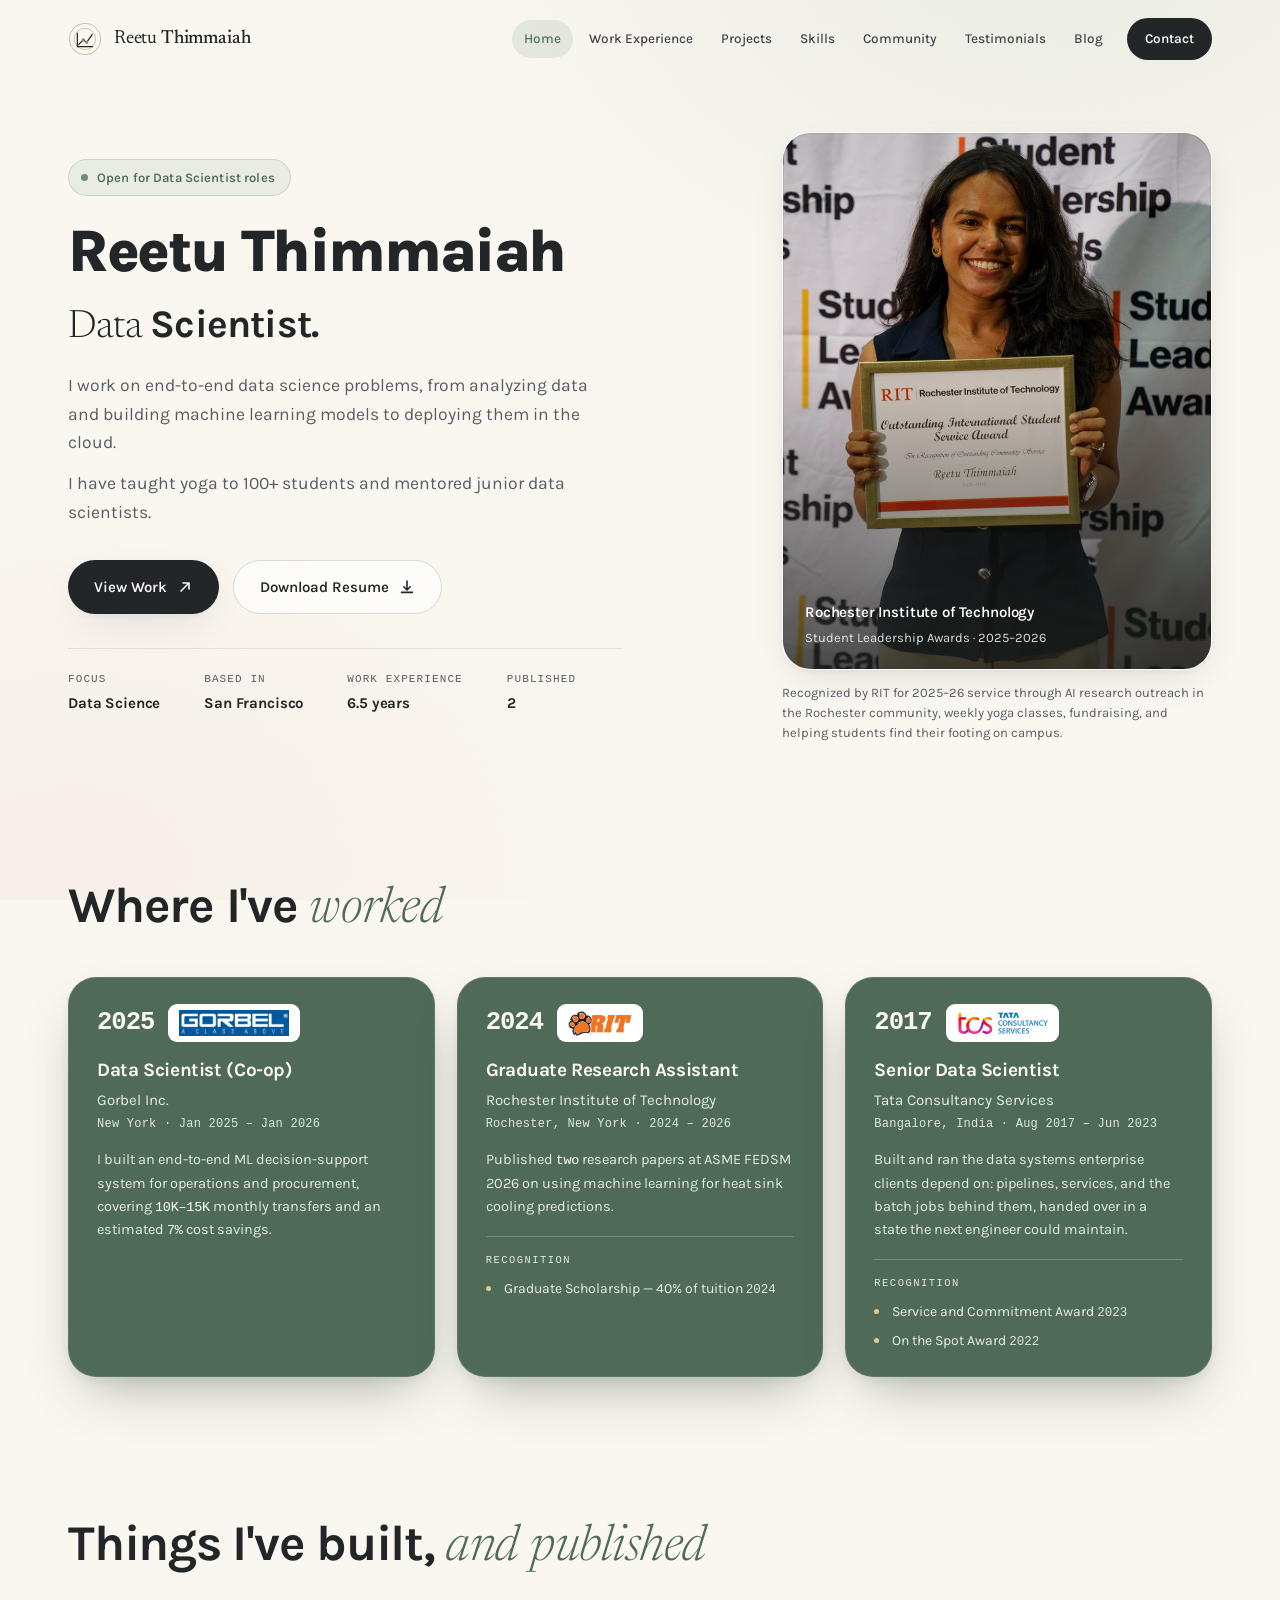
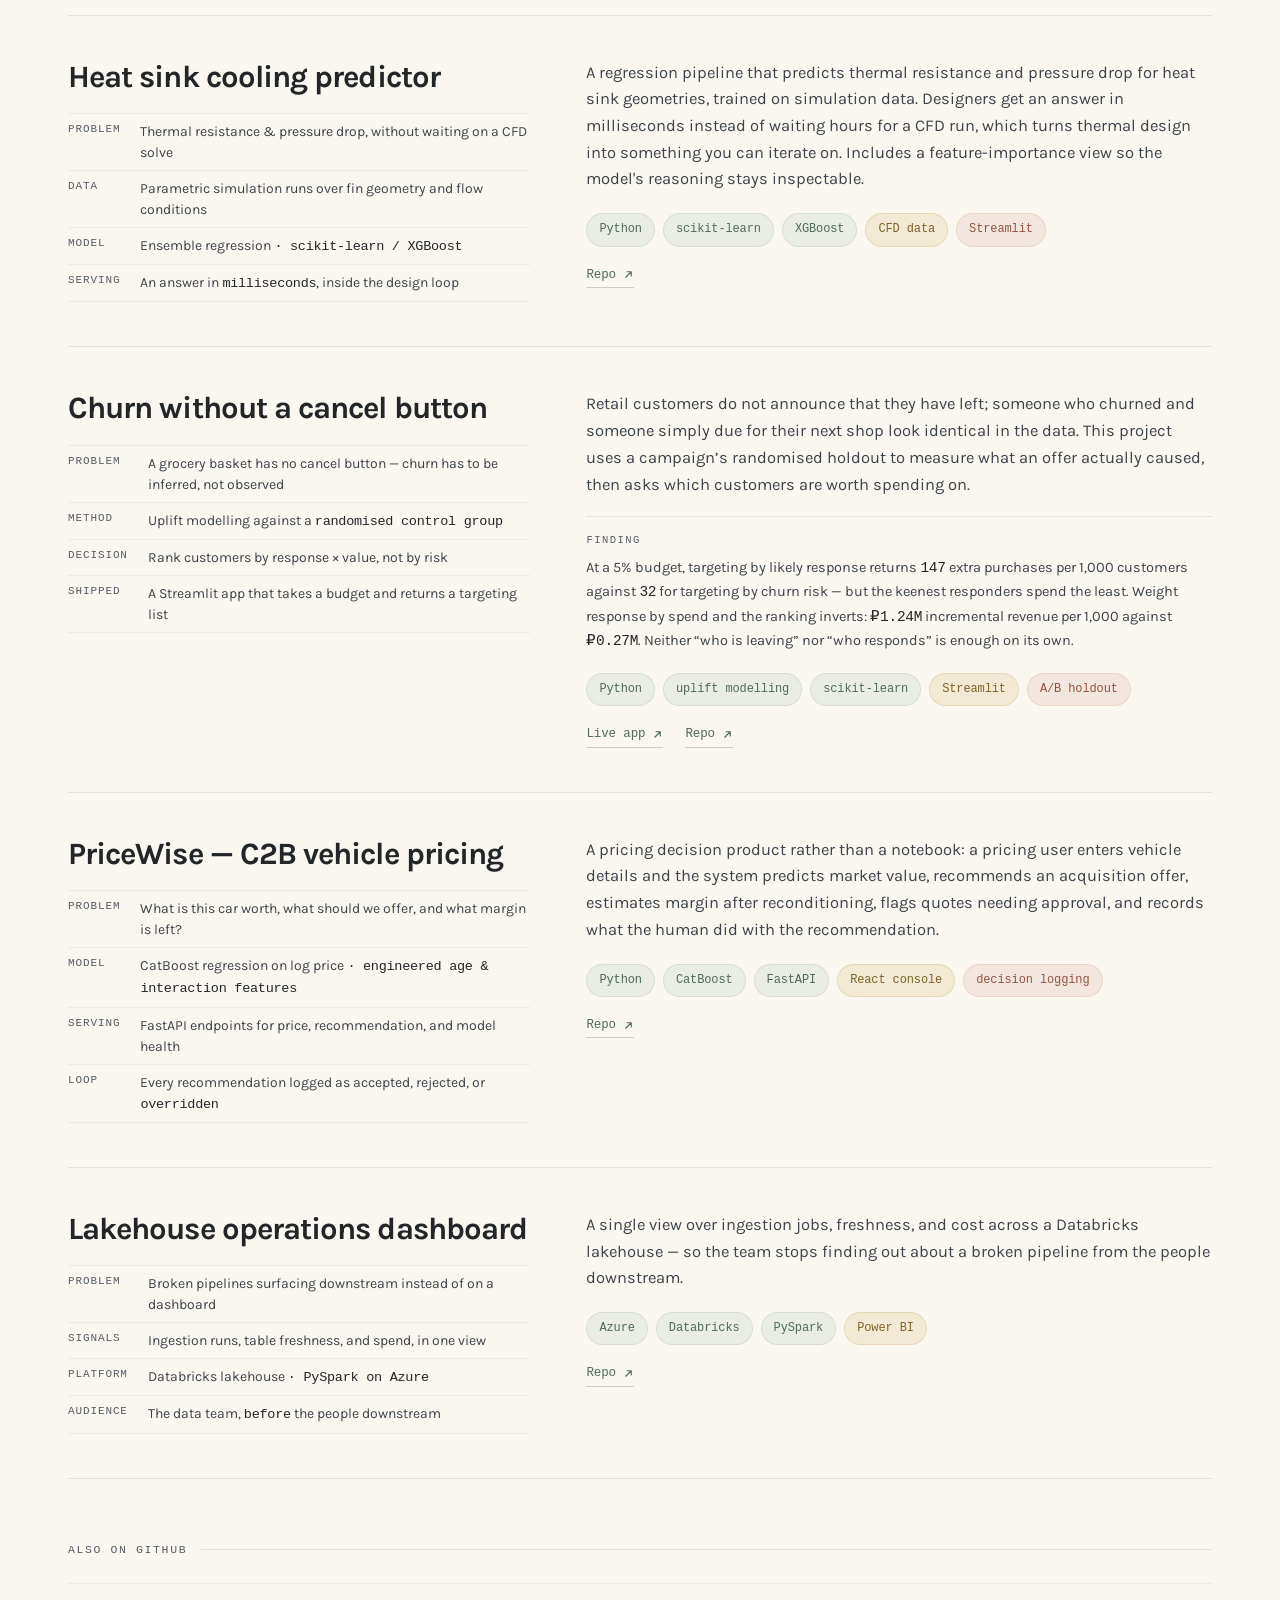
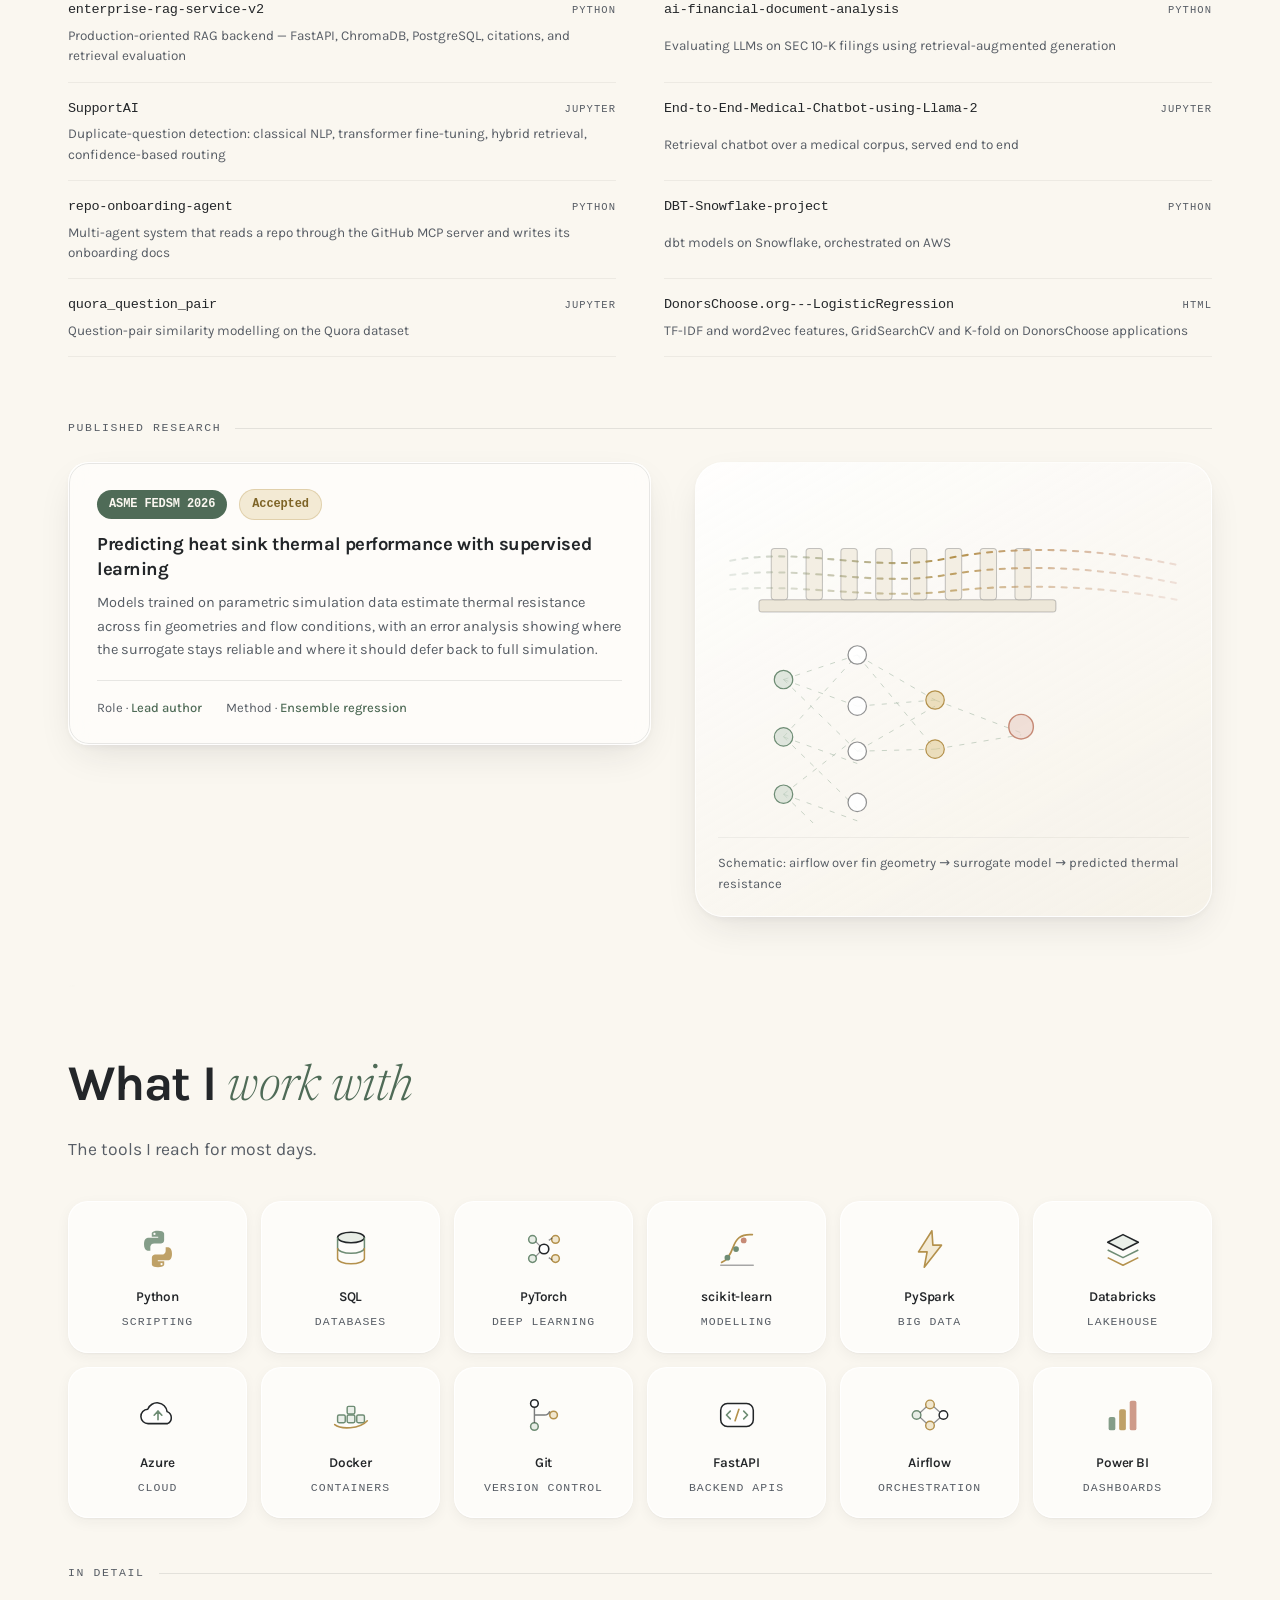
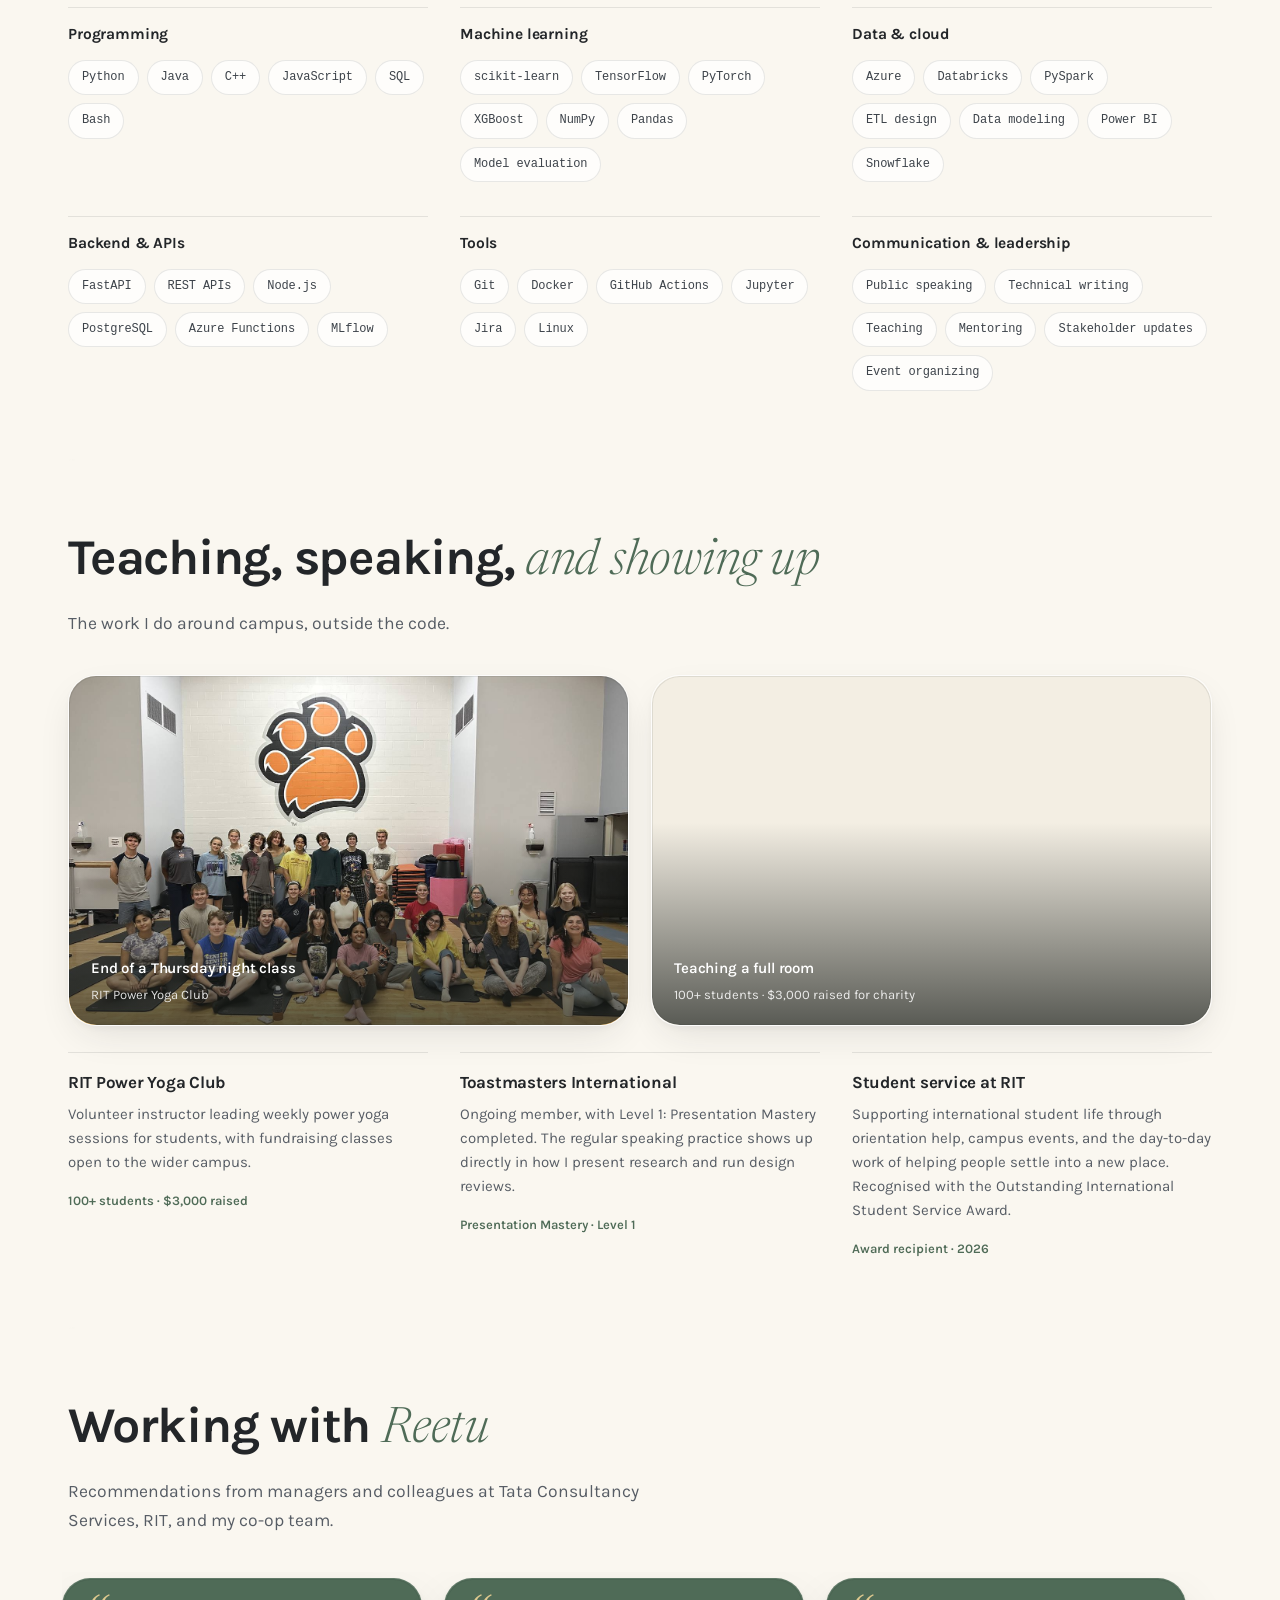
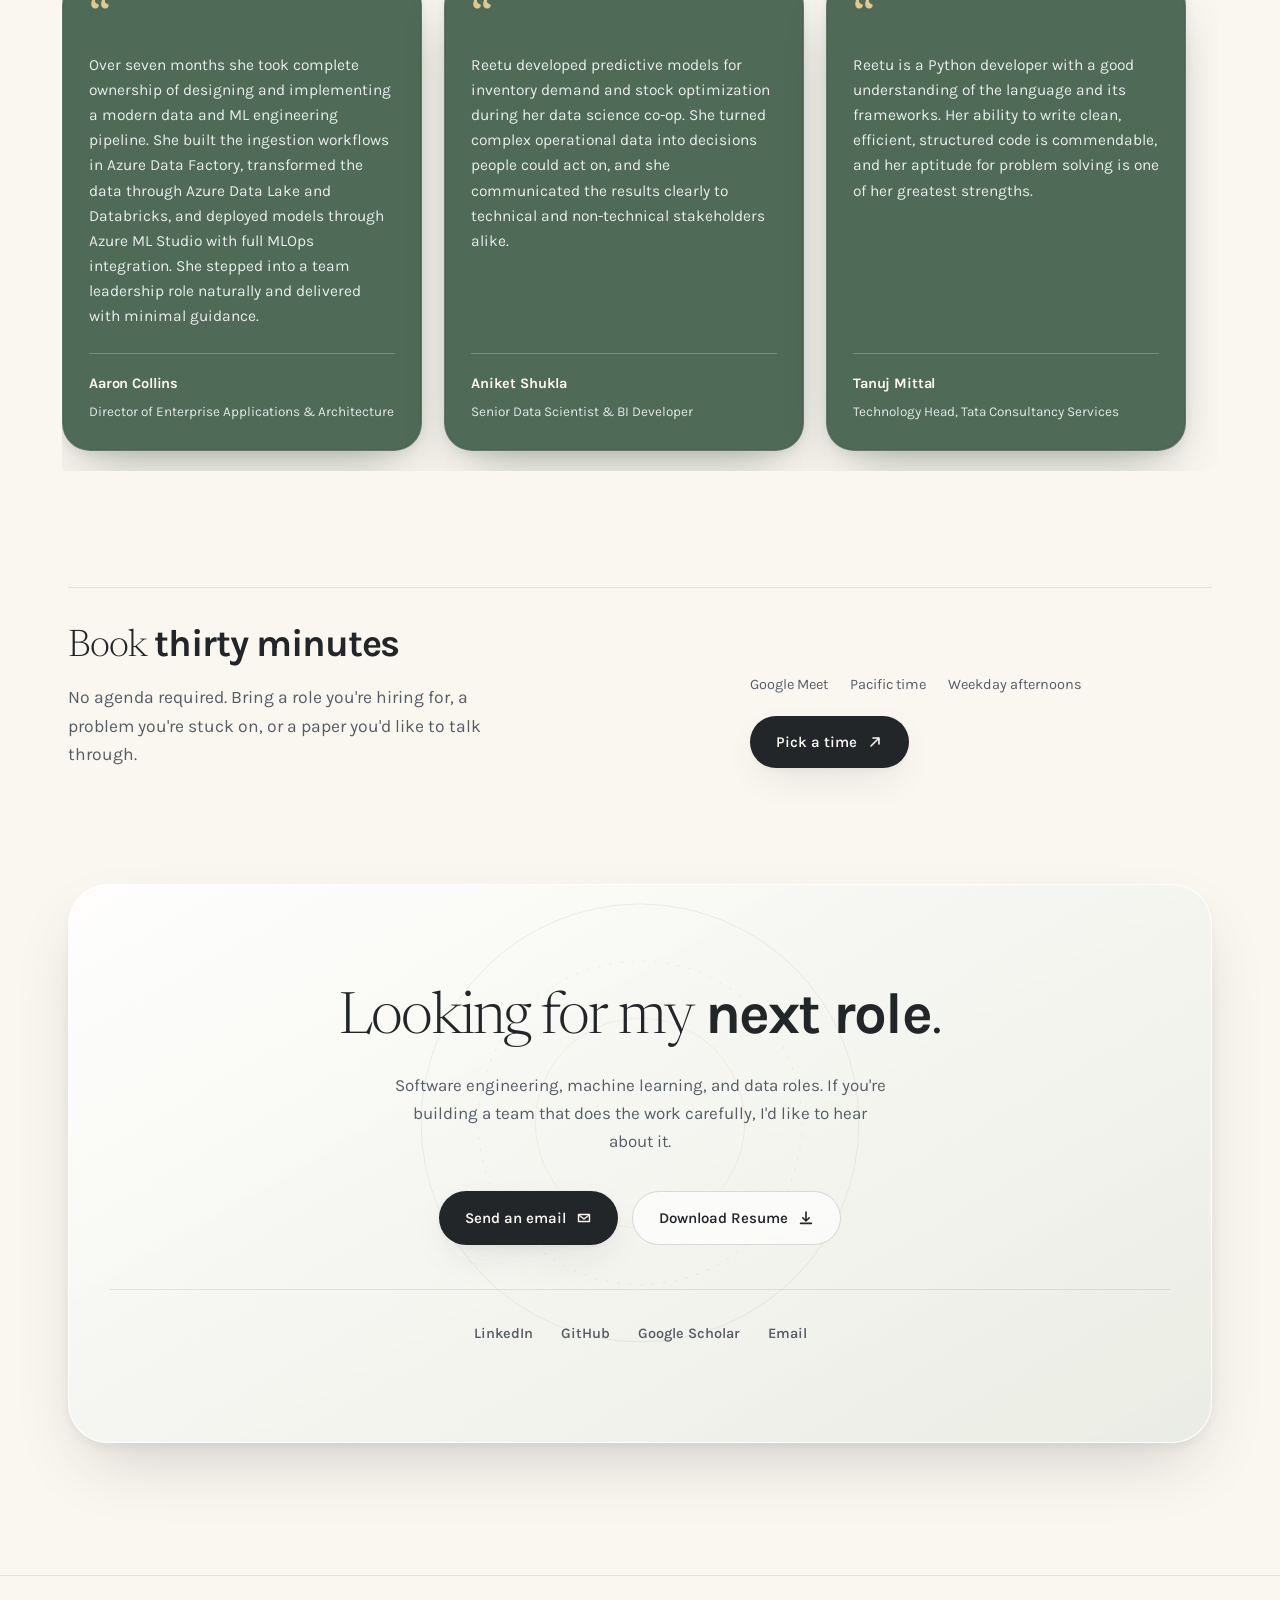
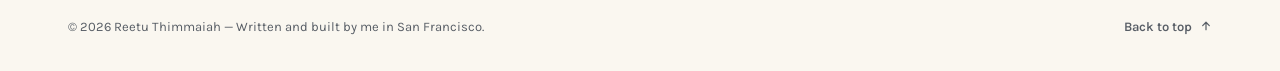
==== commit 5494f7bc: "Rename index-ds.html to index.html" ====
--- a/index.html
+++ b/index.html
@@ -3,13 +3,14 @@
 <head>
 <meta charset="UTF-8">
 <meta name="viewport" content="width=device-width, initial-scale=1.0">
-<title>Reetu Thimmaiah — Software Engineer & Machine Learning Researcher</title>
-<meta name="description" content="Reetu Thimmaiah — software engineer, machine learning researcher, and cloud/data professional. Building thoughtful technology with calm, clarity, and code.">
+<title>Reetu Thimmaiah — Machine Learning &amp; Data Science</title>
+<meta name="description" content="Reetu Thimmaiah — machine learning engineer and data scientist. Surrogate models for thermal design, production data pipelines on Azure and Databricks, and research published at ASME FEDSM 2026.">
 <link rel="preconnect" href="https://fonts.googleapis.com">
 <link rel="preconnect" href="https://fonts.gstatic.com" crossorigin>
-<link href="https://fonts.googleapis.com/css2?family=Karla:wght@400;500;600;700;800&family=Newsreader:ital,opsz,wght@0,6..72,300;0,6..72,400;1,6..72,300;1,6..72,400&display=swap" rel="stylesheet">
+<link href="https://fonts.googleapis.com/css2?family=JetBrains+Mono:wght@400;500;700&family=Karla:wght@400;500;600;700;800&family=Newsreader:ital,opsz,wght@0,6..72,300;0,6..72,400;1,6..72,300;1,6..72,400&display=swap" rel="stylesheet">
 <link rel="stylesheet" href="css/tokens.css">
 <link rel="stylesheet" href="css/styles.css">
+<link rel="stylesheet" href="css/ds-styles.css">
 </head>
 <body>
 
@@ -19,18 +20,17 @@
     <a href="#home" class="brand" aria-label="Reetu Thimmaiah, home">
       <svg class="brand__mark" viewBox="0 0 40 40" fill="none" aria-hidden="true">
         <circle cx="20" cy="20" r="18.5" stroke="#6E8C74" stroke-width="1.1" opacity=".5"/>
-        <circle class="mandala" cx="20" cy="20" r="12" stroke="#B4914C" stroke-width="1" opacity=".7"/>
-        <path d="M20 8 L28.5 20 L20 32 L11.5 20 Z" stroke="#232629" stroke-width="1.4" stroke-linejoin="round"/>
-        <circle cx="20" cy="20" r="3" fill="#6E8C74"/>
+        <circle class="mandala" cx="20" cy="20" r="12.5" stroke="#B4914C" stroke-width="1" opacity=".55"/>
+        <path d="M11 29V13M11 29h18" stroke="#232629" stroke-width="1.4" stroke-linecap="round"/>
+        <path d="M12.5 26.5 18 21l4 3 6.5-9.5" stroke="#232629" stroke-width="1.4" stroke-linecap="round" stroke-linejoin="round"/>
+        <circle cx="18" cy="21" r="1.9" fill="#6E8C74"/><circle cx="22" cy="24" r="1.9" fill="#B4914C"/>
       </svg>
       <span class="brand__name">Reetu <b>Thimmaiah</b></span>
     </a>
     <nav class="nav__links" id="navLinks" aria-label="Primary">
       <a class="nav__link" href="#home">Home</a>
-      <a class="nav__link" href="#about">About</a>
-      <a class="nav__link" href="#work">Work</a>
-      <a class="nav__link" href="#research">Research</a>
-      <a class="nav__link" href="#milestones">Awards</a>
+      <a class="nav__link" href="#experience">Work Experience</a>
+      <a class="nav__link" href="#work">Projects</a>
       <a class="nav__link" href="#skills">Skills</a>
       <a class="nav__link" href="#community">Community</a>
       <a class="nav__link" href="#testimonials">Testimonials</a>
@@ -48,12 +48,12 @@
   <div class="wrap">
     <div class="hero__grid">
       <div class="hero__text">
-        <span class="hero__status"><i class="pulse"></i> Open for ML and data engineering roles</span>
-        <h1 class="hero__name">Reetu <span class="last">Thimmaiah</span></h1>
-
-        <h2 class="hero__headline">Engineer. Researcher. <b>Teacher.</b></h2>
-        <p class="hero__copy">I'm a machine learning engineer. I build data pipelines, deploy them to the cloud, and publish research on using machine learning to predict how hardware cools.</p>
-        <p class="hero__copy">I have taught yoga to 100+ students, mentored early-career professionals, and translated complex technical work for business stakeholders.</p>
+        <span class="hero__status"><i class="pulse"></i> Open for Data Scientist roles</span>
+        <h1 class="hero__name">Reetu Thimmaiah</h1>
+
+        <h2 class="hero__headline">Data <b>Scientist.</b></h2>
+        <p class="hero__copy">I work on end-to-end data science problems, from analyzing data and building machine learning models to deploying them in the cloud.</p>
+        <p class="hero__copy">I have taught yoga to 100+ students and mentored junior data scientists.</p>
 
         <div class="hero__btns">
           <a class="btn btn--primary" href="#work">View Work
@@ -65,137 +65,89 @@
         </div>
 
         <dl class="hero__meta">
-          <div><dt>Focus</dt><dd>ML &amp; Data Engineering</dd></div>
-          <div><dt>Based in</dt><dd>San Francisco, California</dd></div>
-          <div><dt>Experience</dt><dd>6.5 years in industry</dd></div>
-          <div><dt>Practice</dt><dd>Yoga instructor, 4 years</dd></div>
+          <div><dt>Focus</dt><dd>Data Science</dd></div>
+          <div><dt>Based in</dt><dd>San Francisco</dd></div>
+          <div><dt>Work Experience</dt><dd>6.5 years</dd></div>
+          <div><dt>Published</dt><dd>2</dd></div>
         </dl>
       </div>
 
-      <figure class="stage photo rv">
-        <img src="images/portrait.jpg" alt="Reetu Thimmaiah on the RIT campus" decoding="async" fetchpriority="high">
-      </figure>
-    </div>
-  </div>
-</section>
-
-
-
-<!-- ================= RECOGNITION + STATS ================= -->
-<section class="section section--tight">
-  <div class="wrap">
-    <div class="recog">
-      <figure data-shot class="photo photo--cap recog__photo rv">
-        <img src="images/rit-leadership-award.jpg" alt="Reetu Thimmaiah holding her Outstanding International Student Service Award certificate at the RIT Student Leadership Awards" loading="lazy" decoding="async">
+      <div class="stage-wrap">
+      <figure class="stage photo photo--cap rv">
+        <img src="images/rit-leadership-award.jpg" alt="Reetu Thimmaiah holding her Outstanding International Student Service Award certificate at the RIT Student Leadership Awards" decoding="async" fetchpriority="high">
         <figcaption class="photo__cap"><b>Rochester Institute of Technology</b><span>Student Leadership Awards · 2025–2026</span></figcaption>
       </figure>
-      <div class="recog__body">
-        <h2 class="s-title rv">Outstanding International <em>Student Service Award</em></h2>
-        <p class="s-lede rv">Given by RIT for service across the 2025 to 2026 year: AI research shared with the Rochester community, including work with a cardiologist at Albany Medical Hospital, weekly yoga classes, fundraising sessions, and the everyday work of helping international students find their footing on campus.</p>
-        <dl class="stats">
-          <div class="stat rv"><dt class="stat__n">6.5</dt><dd class="stat__l">Years building software in industry</dd></div>
-          <div class="stat rv"><dt class="stat__n">2</dt><dd class="stat__l">Research papers accepted at ASME FEDSM 2026</dd></div>
-          <div class="stat rv"><dt class="stat__n">4</dt><dd class="stat__l">Years teaching as a yoga instructor</dd></div>
-          <div class="stat rv"><dt class="stat__n">100+</dt><dd class="stat__l">Students taught through the RIT Power Yoga Club</dd></div>
-          <div class="stat rv"><dt class="stat__n">$3,000</dt><dd class="stat__l">Raised for charity through community classes</dd></div>
-          <div class="stat rv"><dt class="stat__n">4</dt><dd class="stat__l">Awards for service, contribution, and commitment</dd></div>
-        </dl>
-      </div>
-    </div>
-  </div>
-</section>
-
-<!-- ================= ABOUT ================= -->
-<section class="section" id="about">
-  <div class="wrap">
-    <div class="about">
-      <div class="rv">
-        <h2 class="s-title">Engineering discipline,<br><em>practiced daily</em></h2>
-        <p class="about__lede">I work where machine learning meets thermal engineering — training models that stand in for slow CFD runs, and building the data pipelines that feed them.</p>
-        <dl class="spec">
-          <div>
-            <dt>Education</dt>
-            <dd>MS, Rochester Institute of Technology &middot; 2026<span>Graduate Scholarship — 40% of tuition</span></dd>
-          </div>
-          <div>
-            <dt>Industry</dt>
-            <dd>Tata Consultancy Services &middot; 6.5 years<span>Data systems for enterprise clients</span></dd>
-          </div>
-          <div>
-            <dt>Research</dt>
-            <dd>ML surrogates for heat-sink thermal performance<span>Two papers accepted &middot; ASME FEDSM 2026</span></dd>
-          </div>
-          <div>
-            <dt>Stack</dt>
-            <dd>Python &middot; PySpark &middot; Azure &middot; Databricks &middot; FastAPI<span>scikit-learn &middot; XGBoost &middot; PyTorch &middot; MLflow &middot; Docker</span></dd>
-          </div>
-          <div>
-            <dt>Community</dt>
-            <dd>Power yoga instructor &middot; 4 years<span>100+ students taught &middot; $3,000 raised &middot; Toastmasters</span></dd>
-          </div>
-        </dl>
-      </div>
-
-      <div class="pillars">
-        <div class="pillar rv" style="transition-delay:.06s">
-          <h4>Backend &amp; APIs</h4>
-          <p>Services, APIs, and batch jobs, built to be maintained by whoever inherits them.</p>
-        </div>
-        <div class="pillar rv" style="transition-delay:.12s">
-          <h4>Machine learning</h4>
-          <p>Models sized to the problem, evaluated honestly, explained clearly.</p>
-        </div>
-        <div class="pillar rv" style="transition-delay:.18s">
-          <h4>Cloud &amp; data</h4>
-          <p>Pipelines and dashboards on Azure and Databricks that hold up as volume grows.</p>
-        </div>
-        <div class="pillar rv" style="transition-delay:.24s">
-          <h4>Communication</h4>
-          <p>Teaching and speaking practice, so explaining the work stays as sharp as doing it.</p>
-        </div>
-      </div>
-    </div>
-  </div>
-</section>
+      <p class="stage__note rv">Recognized by RIT for 2025–26 service through AI research outreach in the Rochester community, weekly yoga classes, fundraising, and helping students find their footing on campus.</p>
+      </div>
+    </div>
+  </div>
+</section>
+
+
 
 <div class="breath" aria-hidden="true">
   <svg viewBox="0 0 1200 46" preserveAspectRatio="none">
     <defs><linearGradient id="breathGrad" x1="0" x2="1"><stop offset="0" stop-color="#6E8C74" stop-opacity="0"/><stop offset=".5" stop-color="#6E8C74"/><stop offset="1" stop-color="#B4914C" stop-opacity="0"/></linearGradient></defs>
     <path class="breath__path" d="M0 23 C 150 23 180 4 300 4 S 450 42 600 42 S 750 4 900 4 S 1050 23 1200 23"/>
   </svg>
-  <span class="breath__label">inhale · build · exhale · refine</span>
 </div>
 
-<!-- ================= WORK ================= -->
-<section class="section" id="work">
+<!-- ================= EXPERIENCE ================= -->
+<section class="section" id="experience">
   <div class="wrap">
     <div class="s-head rv">
-      <h2 class="s-title">Things I've built, <em>end to end</em></h2>
-      <p class="s-lede">Two systems I designed, built, and shipped — one out of my research, one for a production data team.</p>
-    </div>
-
-    <div class="work-grid">
-
-      <article class="proj rv">
-        <div class="proj__body">
-          <h3>Heat sink cooling predictor</h3>
-          <div>
-            <p>A regression pipeline that predicts thermal resistance and pressure drop for heat sink geometries, trained on simulation data. Designers get an answer in milliseconds instead of waiting hours for a CFD run, which turns thermal design into something you can iterate on. Includes a feature-importance view so the model's reasoning stays inspectable.</p>
-          </div>
-          <div class="tags"><span class="tag">Python</span><span class="tag">scikit-learn</span><span class="tag">XGBoost</span><span class="tag tag--gold">CFD data</span><span class="tag tag--clay">Streamlit</span></div>
-        </div>
-      </article>
-
-      <article class="proj rv">
-        <div class="proj__body">
-          <h3>Lakehouse operations dashboard</h3>
-          <div>
-            <p>A single view over ingestion jobs, freshness, and cost across a Databricks lakehouse — so the team stops finding out about a broken pipeline from the people downstream.</p>
-          </div>
-          <div class="tags"><span class="tag">Azure</span><span class="tag">Databricks</span><span class="tag">PySpark</span><span class="tag tag--gold">Power BI</span></div>
-        </div>
-      </article>
-
+      <h2 class="s-title">Where I've <em>worked</em></h2>
+    </div>
+
+    <div class="xp-grid">
+      <article class="xp rv">
+        <div class="xp__top">
+          <span class="xp__year">2025</span>
+          <span class="xp__logo" aria-hidden="true"><img src="images/gorbel.png" alt=""
+               onload="this.nextElementSibling.remove()" onerror="this.remove()"><b>Gorbel</b></span>
+        </div>
+        <h3 class="xp__org">Data Scientist (Co-op)</h3>
+        <p class="xp__co">Gorbel Inc.</p>
+        <p class="xp__dates">New York &middot; Jan 2025 &ndash; Jan 2026</p>
+        <p class="xp__desc">I built an end-to-end ML decision-support system for operations and procurement, covering <b>10K&ndash;15K</b> monthly transfers and an estimated <b>7%</b> cost savings.</p>
+      </article>
+
+      <article class="xp rv">
+        <div class="xp__top">
+          <span class="xp__year">2024</span>
+          <span class="xp__logo" aria-hidden="true"><img src="images/rit.png" alt=""
+               onload="this.nextElementSibling.remove()" onerror="this.remove()"><b>RIT</b></span>
+        </div>
+        <h3 class="xp__org">Graduate Research Assistant</h3>
+        <p class="xp__co">Rochester Institute of Technology</p>
+        <p class="xp__dates">Rochester, New York &middot; 2024 &ndash; 2026</p>
+        <p class="xp__desc">Published <b>two</b> research papers at ASME FEDSM 2026 on using machine learning for heat sink cooling predictions.</p>
+        <div class="xp__rec">
+          <div class="xp__reck">Recognition</div>
+          <ul>
+            <li>Graduate Scholarship &mdash; 40% of tuition <span>2024</span></li>
+          </ul>
+        </div>
+      </article>
+
+      <article class="xp rv">
+        <div class="xp__top">
+          <span class="xp__year">2017</span>
+          <span class="xp__logo" aria-hidden="true"><img src="images/tcs.png" alt=""
+               onload="this.nextElementSibling.remove()" onerror="this.remove()"><b>TCS</b></span>
+        </div>
+        <h3 class="xp__org">Senior Data Scientist</h3>
+        <p class="xp__co">Tata Consultancy Services</p>
+        <p class="xp__dates">Bangalore, India &middot; Aug 2017 &ndash; Jun 2023</p>
+        <p class="xp__desc">Built and ran the data systems enterprise clients depend on: pipelines, services, and the batch jobs behind them, handed over in a state the next engineer could maintain.</p>
+        <div class="xp__rec">
+          <div class="xp__reck">Recognition</div>
+          <ul>
+            <li>Service and Commitment Award <span>2023</span></li>
+            <li>On the Spot Award <span>2022</span></li>
+          </ul>
+        </div>
+      </article>
     </div>
   </div>
 </section>
@@ -204,16 +156,146 @@
   <svg viewBox="0 0 1200 46" preserveAspectRatio="none">
     <path class="breath__path" d="M0 23 C 150 23 180 4 300 4 S 450 42 600 42 S 750 4 900 4 S 1050 23 1200 23"/>
   </svg>
-  <span class="breath__label">inhale · build · exhale · refine</span>
 </div>
 
-<!-- ================= RESEARCH ================= -->
-<section class="section" id="research">
+<!-- ================= WORK ================= -->
+<section class="section" id="work">
   <div class="wrap">
     <div class="s-head rv">
-      <h2 class="s-title">Machine learning for <em>thermal design</em></h2>
-      <p class="s-lede">Cooling hardware is expensive to simulate and slow to iterate. My research asks whether a trained model can stand in for the simulation during early design, and how far that substitution can be trusted.</p>
-    </div>
+      <h2 class="s-title">Things I've built, <em>and published</em></h2>
+    </div>
+
+    <div class="work-grid">
+
+      <article class="proj rv">
+        <div class="proj__body">
+          <div class="proj__meta">
+            <h3>Heat sink cooling predictor</h3>
+            <dl class="spec-rows">
+            <div class="spec-row"><dt>Problem</dt><dd>Thermal resistance &amp; pressure drop, without waiting on a CFD solve</dd></div>
+            <div class="spec-row"><dt>Data</dt><dd>Parametric simulation runs over fin geometry and flow conditions</dd></div>
+            <div class="spec-row"><dt>Model</dt><dd>Ensemble regression <b>· scikit-learn / XGBoost</b></dd></div>
+            <div class="spec-row"><dt>Serving</dt><dd>An answer in <b>milliseconds</b>, inside the design loop</dd></div>
+            </dl>
+          </div>
+          <div>
+            <p>A regression pipeline that predicts thermal resistance and pressure drop for heat sink geometries, trained on simulation data. Designers get an answer in milliseconds instead of waiting hours for a CFD run, which turns thermal design into something you can iterate on. Includes a feature-importance view so the model's reasoning stays inspectable.</p>
+            <div class="tags"><span class="tag">Python</span><span class="tag">scikit-learn</span><span class="tag">XGBoost</span><span class="tag tag--gold">CFD data</span><span class="tag tag--clay">Streamlit</span></div>
+            <div class="proj__links">
+              <a href="https://github.com/reetu95/cfd-ml-surrogate-heatsink" rel="noopener">Repo <svg viewBox="0 0 16 16" fill="none" aria-hidden="true"><path d="M4 12L12 4M12 4H6M12 4v6" stroke="currentColor" stroke-width="1.6" stroke-linecap="round" stroke-linejoin="round"/></svg></a>
+            </div>
+          </div>
+        </div>
+      </article>
+
+      <article class="proj rv">
+        <div class="proj__body">
+          <div class="proj__meta">
+            <h3>Churn without a cancel button</h3>
+            <dl class="spec-rows">
+              <div class="spec-row"><dt>Problem</dt><dd>A grocery basket has no cancel button &mdash; churn has to be inferred, not observed</dd></div>
+              <div class="spec-row"><dt>Method</dt><dd>Uplift modelling against a <b>randomised control group</b></dd></div>
+              <div class="spec-row"><dt>Decision</dt><dd>Rank customers by response &times; value, not by risk</dd></div>
+              <div class="spec-row"><dt>Shipped</dt><dd>A Streamlit app that takes a budget and returns a targeting list</dd></div>
+            </dl>
+          </div>
+          <div>
+            <p>Retail customers do not announce that they have left; someone who churned and someone simply due for their next shop look identical in the data. This project uses a campaign&rsquo;s randomised holdout to measure what an offer actually caused, then asks which customers are worth spending on.</p>
+            <div class="finding">
+              <div class="finding__k">Finding</div>
+              <p>At a 5% budget, targeting by likely response returns <b>147</b> extra purchases per 1,000 customers against <b>32</b> for targeting by churn risk &mdash; but the keenest responders spend the least. Weight response by spend and the ranking inverts: <b>&#8381;1.24M</b> incremental revenue per 1,000 against <b>&#8381;0.27M</b>. Neither &ldquo;who is leaving&rdquo; nor &ldquo;who responds&rdquo; is enough on its own.</p>
+            </div>
+            <div class="tags"><span class="tag">Python</span><span class="tag">uplift modelling</span><span class="tag">scikit-learn</span><span class="tag tag--gold">Streamlit</span><span class="tag tag--clay">A/B holdout</span></div>
+            <div class="proj__links">
+              <a href="https://retention-targeting.streamlit.app" rel="noopener">Live app <svg viewBox="0 0 16 16" fill="none" aria-hidden="true"><path d="M4 12L12 4M12 4H6M12 4v6" stroke="currentColor" stroke-width="1.6" stroke-linecap="round" stroke-linejoin="round"/></svg></a>
+              <a href="https://github.com/reetu95/Customer-Retention-Segmentation-Uplift" rel="noopener">Repo <svg viewBox="0 0 16 16" fill="none" aria-hidden="true"><path d="M4 12L12 4M12 4H6M12 4v6" stroke="currentColor" stroke-width="1.6" stroke-linecap="round" stroke-linejoin="round"/></svg></a>
+            </div>
+          </div>
+        </div>
+      </article>
+
+      <article class="proj rv">
+        <div class="proj__body">
+          <div class="proj__meta">
+            <h3>PriceWise &mdash; C2B vehicle pricing</h3>
+            <dl class="spec-rows">
+              <div class="spec-row"><dt>Problem</dt><dd>What is this car worth, what should we offer, and what margin is left?</dd></div>
+              <div class="spec-row"><dt>Model</dt><dd>CatBoost regression on log price <b>· engineered age &amp; interaction features</b></dd></div>
+              <div class="spec-row"><dt>Serving</dt><dd>FastAPI endpoints for price, recommendation, and model health</dd></div>
+              <div class="spec-row"><dt>Loop</dt><dd>Every recommendation logged as accepted, rejected, or <b>overridden</b></dd></div>
+            </dl>
+          </div>
+          <div>
+            <p>A pricing decision product rather than a notebook: a pricing user enters vehicle details and the system predicts market value, recommends an acquisition offer, estimates margin after reconditioning, flags quotes needing approval, and records what the human did with the recommendation.</p>
+            <div class="tags"><span class="tag">Python</span><span class="tag">CatBoost</span><span class="tag">FastAPI</span><span class="tag tag--gold">React console</span><span class="tag tag--clay">decision logging</span></div>
+            <div class="proj__links">
+              <a href="https://github.com/reetu95/AutopricingNew" rel="noopener">Repo <svg viewBox="0 0 16 16" fill="none" aria-hidden="true"><path d="M4 12L12 4M12 4H6M12 4v6" stroke="currentColor" stroke-width="1.6" stroke-linecap="round" stroke-linejoin="round"/></svg></a>
+            </div>
+          </div>
+        </div>
+      </article>
+
+      <article class="proj rv">
+        <div class="proj__body">
+          <div class="proj__meta">
+            <h3>Lakehouse operations dashboard</h3>
+            <dl class="spec-rows">
+            <div class="spec-row"><dt>Problem</dt><dd>Broken pipelines surfacing downstream instead of on a dashboard</dd></div>
+            <div class="spec-row"><dt>Signals</dt><dd>Ingestion runs, table freshness, and spend, in one view</dd></div>
+            <div class="spec-row"><dt>Platform</dt><dd>Databricks lakehouse <b>· PySpark on Azure</b></dd></div>
+            <div class="spec-row"><dt>Audience</dt><dd>The data team, <b>before</b> the people downstream</dd></div>
+            </dl>
+          </div>
+          <div>
+            <p>A single view over ingestion jobs, freshness, and cost across a Databricks lakehouse — so the team stops finding out about a broken pipeline from the people downstream.</p>
+            <div class="tags"><span class="tag">Azure</span><span class="tag">Databricks</span><span class="tag">PySpark</span><span class="tag tag--gold">Power BI</span></div>
+            <div class="proj__links">
+              <a href="https://github.com/reetu95/realtime-inventory-lakehouse" rel="noopener">Repo <svg viewBox="0 0 16 16" fill="none" aria-hidden="true"><path d="M4 12L12 4M12 4H6M12 4v6" stroke="currentColor" stroke-width="1.6" stroke-linecap="round" stroke-linejoin="round"/></svg></a>
+            </div>
+          </div>
+        </div>
+      </article>
+
+    </div>
+
+    <div class="stack-note stack-note--gap rv"><span>Also on GitHub</span><i></i></div>
+
+    <div class="repo-list rv">
+      <a class="repo" href="https://github.com/reetu95/enterprise-rag-service-v2" rel="noopener">
+        <span class="repo__n">enterprise-rag-service-v2</span><span class="repo__l">Python</span>
+        <span class="repo__d">Production-oriented RAG backend &mdash; FastAPI, ChromaDB, PostgreSQL, citations, and retrieval evaluation</span>
+      </a>
+      <a class="repo" href="https://github.com/reetu95/ai-financial-document-analysis" rel="noopener">
+        <span class="repo__n">ai-financial-document-analysis</span><span class="repo__l">Python</span>
+        <span class="repo__d">Evaluating LLMs on SEC 10-K filings using retrieval-augmented generation</span>
+      </a>
+      <a class="repo" href="https://github.com/reetu95/SupportAI" rel="noopener">
+        <span class="repo__n">SupportAI</span><span class="repo__l">Jupyter</span>
+        <span class="repo__d">Duplicate-question detection: classical NLP, transformer fine-tuning, hybrid retrieval, confidence-based routing</span>
+      </a>
+      <a class="repo" href="https://github.com/reetu95/End-to-End-Medical-Chatbot-using-Llama-2" rel="noopener">
+        <span class="repo__n">End-to-End-Medical-Chatbot-using-Llama-2</span><span class="repo__l">Jupyter</span>
+        <span class="repo__d">Retrieval chatbot over a medical corpus, served end to end</span>
+      </a>
+      <a class="repo" href="https://github.com/reetu95/repo-onboarding-agent" rel="noopener">
+        <span class="repo__n">repo-onboarding-agent</span><span class="repo__l">Python</span>
+        <span class="repo__d">Multi-agent system that reads a repo through the GitHub MCP server and writes its onboarding docs</span>
+      </a>
+      <a class="repo" href="https://github.com/reetu95/DBT-Snowflake-project" rel="noopener">
+        <span class="repo__n">DBT-Snowflake-project</span><span class="repo__l">Python</span>
+        <span class="repo__d">dbt models on Snowflake, orchestrated on AWS</span>
+      </a>
+      <a class="repo" href="https://github.com/reetu95/quora_question_pair" rel="noopener">
+        <span class="repo__n">quora_question_pair</span><span class="repo__l">Jupyter</span>
+        <span class="repo__d">Question-pair similarity modelling on the Quora dataset</span>
+      </a>
+      <a class="repo" href="https://github.com/reetu95/DonorsChoose.org---LogisticRegression" rel="noopener">
+        <span class="repo__n">DonorsChoose.org---LogisticRegression</span><span class="repo__l">HTML</span>
+        <span class="repo__d">TF-IDF and word2vec features, GridSearchCV and K-fold on DonorsChoose applications</span>
+      </a>
+    </div>
+
+    <div class="stack-note stack-note--gap rv"><span>Published research</span><i></i></div>
 
     <div class="research">
       <div class="res-cards">
@@ -224,19 +306,6 @@
           <div class="res__meta"><span>Role · <b>Lead author</b></span><span>Method · <b>Ensemble regression</b></span></div>
         </article>
 
-        <article class="card res rv" style="transition-delay:.08s">
-          <div class="res__top"><span class="badge badge--sage">ASME FEDSM 2026</span><span class="badge badge--gold">Accepted</span></div>
-          <h3>Feature sensitivity in data-driven cooling prediction</h3>
-          <p>A companion study on which design and flow parameters actually move the prediction — turning a black-box regressor into guidance a thermal engineer can act on during a design review.</p>
-          <div class="res__meta"><span>Role · <b>Co-author</b></span><span>Focus · <b>Interpretability</b></span></div>
-        </article>
-
-        <article class="card res rv" style="transition-delay:.16s">
-          <div class="res__top"><span class="badge">Ongoing</span></div>
-          <h3>From surrogate model to design assistant</h3>
-          <p>Current work: wrapping the trained models in an interface that suggests candidate geometries under a thermal budget, so the model participates in design rather than only scoring it.</p>
-          <div class="res__meta"><span>Stage · <b>In progress</b></span><span>Stack · <b>Python · FastAPI</b></span></div>
-        </article>
       </div>
 
       <div class="res-vis rv" style="transition-delay:.1s">
@@ -289,84 +358,8 @@
   <svg viewBox="0 0 1200 46" preserveAspectRatio="none">
     <path class="breath__path" d="M0 23 C 150 23 180 4 300 4 S 450 42 600 42 S 750 4 900 4 S 1050 23 1200 23"/>
   </svg>
-  <span class="breath__label">inhale · build · exhale · refine</span>
 </div>
 
-<!-- ================= MILESTONES ================= -->
-<section class="section" id="milestones">
-  <div class="wrap">
-    <div class="s-head rv">
-      <h2 class="s-title">Awards, papers, <em>and certifications</em></h2>
-      <p class="s-lede">What the work has been recognised for — in research, in industry, and around campus.</p>
-    </div>
-
-    <div class="hub-wrap rv" role="tablist" aria-label="Award categories">
-      <div class="hub">
-        <span class="hub__ring hub__ring--o"></span>
-        <span class="hub__ring hub__ring--i"></span>
-        <p class="hub__hint">Click an icon<br>to explore</p>
-        <button class="hub__i hub__i--t" id="orb-academic" role="tab" data-panel="academic"
-                aria-controls="panel-academic" aria-selected="true" aria-label="Academic and research"><svg viewBox="0 0 32 32" fill="none" stroke="currentColor" stroke-width="1.7" stroke-linecap="round" stroke-linejoin="round" aria-hidden="true"><path d="M9 4h10l5 5v19H9z"/><path d="M19 4v5h5"/><path d="M13 15h6M13 20h4"/></svg></button>
-        <button class="hub__i hub__i--r" id="orb-recognition" role="tab" data-panel="recognition"
-                aria-controls="panel-recognition" aria-selected="false" aria-label="Recognition"><svg viewBox="0 0 32 32" fill="none" stroke="currentColor" stroke-width="1.7" stroke-linecap="round" stroke-linejoin="round" aria-hidden="true"><path d="M10.5 5h11v6.5a5.5 5.5 0 0 1-11 0z"/><path d="M10.5 7H7.5v1.8a3.8 3.8 0 0 0 3 3.7M21.5 7h3v1.8a3.8 3.8 0 0 1-3 3.7"/><path d="M16 17v4"/><path d="M12 27h8l-1.2-4h-5.6z"/></svg></button>
-        <button class="hub__i hub__i--l" id="orb-certs" role="tab" data-panel="certs"
-                aria-controls="panel-certs" aria-selected="false" aria-label="Certifications"><svg viewBox="0 0 32 32" fill="none" stroke="currentColor" stroke-width="1.7" stroke-linecap="round" stroke-linejoin="round" aria-hidden="true"><circle cx="16" cy="12.5" r="7.5"/><path d="m13 12.4 2.1 2.1 4-4.1"/><path d="M11.6 19 9 28l7-3.3 7 3.3-2.6-9"/></svg></button>
-        <button class="hub__i hub__i--b" id="orb-community" role="tab" data-panel="community"
-                aria-controls="panel-community" aria-selected="false" aria-label="Leadership and community"><svg viewBox="0 0 32 32" fill="none" stroke="currentColor" stroke-width="1.7" stroke-linecap="round" stroke-linejoin="round" aria-hidden="true"><path d="M16 4.4c-1-1.7-3.7-1-3.7 1 0 1.7 2.2 3.1 3.7 3.9 1.5-.8 3.7-2.2 3.7-3.9 0-2-2.7-2.7-3.7-1Z"/><circle cx="16" cy="14.6" r="3.2"/><path d="M11 25c0-2.8 2.2-5 5-5s5 2.2 5 5"/><circle cx="7.4" cy="17" r="2.6"/><circle cx="24.6" cy="17" r="2.6"/><path d="M3.4 25c0-2.2 1.8-4 4-4M28.6 25c0-2.2-1.8-4-4-4"/></svg></button>
-      </div>
-
-      <article class="hub-card hub-card--t is-open" id="panel-academic" role="tabpanel"
-               data-panel="academic" aria-labelledby="orb-academic">
-        <svg class="hub-card__leaf" viewBox="0 0 100 130" fill="none" aria-hidden="true"><path d="M52 128C52 82 44 48 22 22" stroke="currentColor" stroke-width="2.2" stroke-linecap="round"/><path d="M48 102c-15-2-24-11-26-24 15 2 24 11 26 24Z" fill="currentColor"/><path d="M45 78c-13-4-20-14-19-27 13 4 20 14 19 27Z" fill="currentColor"/><path d="M41 56c-11-6-15-16-13-28 11 6 15 16 13 28Z" fill="currentColor"/><path d="M56 92c13-6 18-16 17-29-13 6-18 16-17 29Z" fill="currentColor"/><path d="M51 68c12-7 15-18 13-30-12 7-15 18-13 30Z" fill="currentColor"/></svg>
-        <div class="hub-card__head"><i></i><h3>Academic &amp; research</h3><svg viewBox="0 0 32 32" fill="none" stroke="currentColor" stroke-width="1.7" stroke-linecap="round" stroke-linejoin="round" aria-hidden="true"><path d="M9 4h10l5 5v19H9z"/><path d="M19 4v5h5"/><path d="M13 15h6M13 20h4"/></svg></div>
-        <ul>
-          <li><svg viewBox="0 0 16 16" fill="none" aria-hidden="true"><circle cx="8" cy="8" r="6.5" stroke="currentColor" stroke-width="1.3"/><path d="M5 8.2l2.2 2.2L11 6.4" stroke="currentColor" stroke-width="1.6" stroke-linecap="round" stroke-linejoin="round"/></svg>Earned a <b>Graduate Scholarship at Rochester Institute of Technology</b>, covering 40% of tuition, in 2023.</li>
-          <li><svg viewBox="0 0 16 16" fill="none" aria-hidden="true"><circle cx="8" cy="8" r="6.5" stroke="currentColor" stroke-width="1.3"/><path d="M5 8.2l2.2 2.2L11 6.4" stroke="currentColor" stroke-width="1.6" stroke-linecap="round" stroke-linejoin="round"/></svg>Published <b>two research papers at ASME FEDSM 2026</b> on using machine learning for heat sink cooling predictions.</li>
-        </ul>
-      </article>
-
-      <article class="hub-card hub-card--r" id="panel-recognition" role="tabpanel"
-               data-panel="recognition" aria-labelledby="orb-recognition">
-        <svg class="hub-card__leaf" viewBox="0 0 100 130" fill="none" aria-hidden="true"><path d="M52 128C52 82 44 48 22 22" stroke="currentColor" stroke-width="2.2" stroke-linecap="round"/><path d="M48 102c-15-2-24-11-26-24 15 2 24 11 26 24Z" fill="currentColor"/><path d="M45 78c-13-4-20-14-19-27 13 4 20 14 19 27Z" fill="currentColor"/><path d="M41 56c-11-6-15-16-13-28 11 6 15 16 13 28Z" fill="currentColor"/><path d="M56 92c13-6 18-16 17-29-13 6-18 16-17 29Z" fill="currentColor"/><path d="M51 68c12-7 15-18 13-30-12 7-15 18-13 30Z" fill="currentColor"/></svg>
-        <div class="hub-card__head"><i></i><h3>Recognition</h3><svg viewBox="0 0 32 32" fill="none" stroke="currentColor" stroke-width="1.7" stroke-linecap="round" stroke-linejoin="round" aria-hidden="true"><path d="M10.5 5h11v6.5a5.5 5.5 0 0 1-11 0z"/><path d="M10.5 7H7.5v1.8a3.8 3.8 0 0 0 3 3.7M21.5 7h3v1.8a3.8 3.8 0 0 1-3 3.7"/><path d="M16 17v4"/><path d="M12 27h8l-1.2-4h-5.6z"/></svg></div>
-        <ul>
-          <li><svg viewBox="0 0 16 16" fill="none" aria-hidden="true"><circle cx="8" cy="8" r="6.5" stroke="currentColor" stroke-width="1.3"/><path d="M5 8.2l2.2 2.2L11 6.4" stroke="currentColor" stroke-width="1.6" stroke-linecap="round" stroke-linejoin="round"/></svg>Won the <b>Outstanding International Student Service Award</b> at RIT in 2026 for contributing to student life and the community.</li>
-          <li><svg viewBox="0 0 16 16" fill="none" aria-hidden="true"><circle cx="8" cy="8" r="6.5" stroke="currentColor" stroke-width="1.3"/><path d="M5 8.2l2.2 2.2L11 6.4" stroke="currentColor" stroke-width="1.6" stroke-linecap="round" stroke-linejoin="round"/></svg>Received the <b>Service and Commitment Award</b> at Tata Consultancy Services in 2023.</li>
-          <li><svg viewBox="0 0 16 16" fill="none" aria-hidden="true"><circle cx="8" cy="8" r="6.5" stroke="currentColor" stroke-width="1.3"/><path d="M5 8.2l2.2 2.2L11 6.4" stroke="currentColor" stroke-width="1.6" stroke-linecap="round" stroke-linejoin="round"/></svg>Received an <b>On the Spot Award</b> at Tata Consultancy Services in 2022.</li>
-        </ul>
-      </article>
-
-      <article class="hub-card hub-card--l" id="panel-certs" role="tabpanel"
-               data-panel="certs" aria-labelledby="orb-certs">
-        <svg class="hub-card__leaf" viewBox="0 0 100 130" fill="none" aria-hidden="true"><path d="M52 128C52 82 44 48 22 22" stroke="currentColor" stroke-width="2.2" stroke-linecap="round"/><path d="M48 102c-15-2-24-11-26-24 15 2 24 11 26 24Z" fill="currentColor"/><path d="M45 78c-13-4-20-14-19-27 13 4 20 14 19 27Z" fill="currentColor"/><path d="M41 56c-11-6-15-16-13-28 11 6 15 16 13 28Z" fill="currentColor"/><path d="M56 92c13-6 18-16 17-29-13 6-18 16-17 29Z" fill="currentColor"/><path d="M51 68c12-7 15-18 13-30-12 7-15 18-13 30Z" fill="currentColor"/></svg>
-        <div class="hub-card__head"><i></i><h3>Certifications</h3><svg viewBox="0 0 32 32" fill="none" stroke="currentColor" stroke-width="1.7" stroke-linecap="round" stroke-linejoin="round" aria-hidden="true"><circle cx="16" cy="12.5" r="7.5"/><path d="m13 12.4 2.1 2.1 4-4.1"/><path d="M11.6 19 9 28l7-3.3 7 3.3-2.6-9"/></svg></div>
-        <ul>
-          <li><svg viewBox="0 0 16 16" fill="none" aria-hidden="true"><circle cx="8" cy="8" r="6.5" stroke="currentColor" stroke-width="1.3"/><path d="M5 8.2l2.2 2.2L11 6.4" stroke="currentColor" stroke-width="1.6" stroke-linecap="round" stroke-linejoin="round"/></svg><b>Microsoft Certified: Azure Data Fundamentals</b></li>
-          <li><svg viewBox="0 0 16 16" fill="none" aria-hidden="true"><circle cx="8" cy="8" r="6.5" stroke="currentColor" stroke-width="1.3"/><path d="M5 8.2l2.2 2.2L11 6.4" stroke="currentColor" stroke-width="1.6" stroke-linecap="round" stroke-linejoin="round"/></svg><b>Databricks Lakehouse Fundamentals</b></li>
-        </ul>
-      </article>
-
-      <article class="hub-card hub-card--b" id="panel-community" role="tabpanel"
-               data-panel="community" aria-labelledby="orb-community">
-        <svg class="hub-card__leaf" viewBox="0 0 100 130" fill="none" aria-hidden="true"><path d="M52 128C52 82 44 48 22 22" stroke="currentColor" stroke-width="2.2" stroke-linecap="round"/><path d="M48 102c-15-2-24-11-26-24 15 2 24 11 26 24Z" fill="currentColor"/><path d="M45 78c-13-4-20-14-19-27 13 4 20 14 19 27Z" fill="currentColor"/><path d="M41 56c-11-6-15-16-13-28 11 6 15 16 13 28Z" fill="currentColor"/><path d="M56 92c13-6 18-16 17-29-13 6-18 16-17 29Z" fill="currentColor"/><path d="M51 68c12-7 15-18 13-30-12 7-15 18-13 30Z" fill="currentColor"/></svg>
-        <div class="hub-card__head"><i></i><h3>Leadership &amp; community</h3><svg viewBox="0 0 32 32" fill="none" stroke="currentColor" stroke-width="1.7" stroke-linecap="round" stroke-linejoin="round" aria-hidden="true"><path d="M16 4.4c-1-1.7-3.7-1-3.7 1 0 1.7 2.2 3.1 3.7 3.9 1.5-.8 3.7-2.2 3.7-3.9 0-2-2.7-2.7-3.7-1Z"/><circle cx="16" cy="14.6" r="3.2"/><path d="M11 25c0-2.8 2.2-5 5-5s5 2.2 5 5"/><circle cx="7.4" cy="17" r="2.6"/><circle cx="24.6" cy="17" r="2.6"/><path d="M3.4 25c0-2.2 1.8-4 4-4M28.6 25c0-2.2-1.8-4-4-4"/></svg></div>
-        <ul>
-          <li><svg viewBox="0 0 16 16" fill="none" aria-hidden="true"><circle cx="8" cy="8" r="6.5" stroke="currentColor" stroke-width="1.3"/><path d="M5 8.2l2.2 2.2L11 6.4" stroke="currentColor" stroke-width="1.6" stroke-linecap="round" stroke-linejoin="round"/></svg>Volunteered as a <b>yoga instructor at the RIT Power Yoga Club</b>, teaching more than 100 students and helping raise $3,000 for charity.</li>
-          <li><svg viewBox="0 0 16 16" fill="none" aria-hidden="true"><circle cx="8" cy="8" r="6.5" stroke="currentColor" stroke-width="1.3"/><path d="M5 8.2l2.2 2.2L11 6.4" stroke="currentColor" stroke-width="1.6" stroke-linecap="round" stroke-linejoin="round"/></svg>Completed <b>Level 1: Presentation Mastery</b> through Toastmasters International.</li>
-          <li><svg viewBox="0 0 16 16" fill="none" aria-hidden="true"><circle cx="8" cy="8" r="6.5" stroke="currentColor" stroke-width="1.3"/><path d="M5 8.2l2.2 2.2L11 6.4" stroke="currentColor" stroke-width="1.6" stroke-linecap="round" stroke-linejoin="round"/></svg>Ongoing member of <b>Toastmasters International</b>.</li>
-        </ul>
-      </article>
-    </div>
-
-  </div>
-</section>
-
-<div class="breath" aria-hidden="true">
-  <svg viewBox="0 0 1200 46" preserveAspectRatio="none">
-    <path class="breath__path" d="M0 23 C 150 23 180 4 300 4 S 450 42 600 42 S 750 4 900 4 S 1050 23 1200 23"/>
-  </svg>
-  <span class="breath__label">inhale · build · exhale · refine</span>
-</div>
 
 <!-- ================= SKILLS ================= -->
 <section class="section" id="skills">
@@ -491,7 +484,6 @@
   <svg viewBox="0 0 1200 46" preserveAspectRatio="none">
     <path class="breath__path" d="M0 23 C 150 23 180 4 300 4 S 450 42 600 42 S 750 4 900 4 S 1050 23 1200 23"/>
   </svg>
-  <span class="breath__label">inhale · build · exhale · refine</span>
 </div>
 
 <!-- ================= COMMUNITY ================= -->
@@ -546,7 +538,6 @@
   <svg viewBox="0 0 1200 46" preserveAspectRatio="none">
     <path class="breath__path" d="M0 23 C 150 23 180 4 300 4 S 450 42 600 42 S 750 4 900 4 S 1050 23 1200 23"/>
   </svg>
-  <span class="breath__label">inhale · build · exhale · refine</span>
 </div>
 
 <!-- ================= TESTIMONIALS ================= -->
--- a/css/ds-styles.css
+++ b/css/ds-styles.css
@@ -0,0 +1,153 @@
+/* =========================================================================
+   ds-styles.css — data-science skin
+   Loaded AFTER css/styles.css by index-ds.html only.
+   Adds the analytical layer (parity card, spec tables, repo shelf) and
+   a monospace numeric voice. Never edit styles.css for these — index.html
+   must keep rendering exactly as it does today.
+   ========================================================================= */
+
+:root{
+  --mono:'JetBrains Mono',ui-monospace,SFMono-Regular,Menlo,monospace;
+}
+
+/* anchor landings: html sets scroll-padding-top:96px, and every section adds
+   another 64px of its own padding — so a nav jump left ~81px of dead space
+   under the bar before the heading. 48px puts the first line ~33px below it. */
+html{scroll-padding-top:48px}
+
+/* ============ TYPOGRAPHIC VOICE ============ */
+/* every figure on the page gets tabular, monospaced numerals */
+.spec-row b{
+  font-family:var(--mono);font-variant-numeric:tabular-nums;letter-spacing:-.02em}
+.hero__meta dt{font-family:var(--mono);font-size:11px;letter-spacing:.1em;text-transform:uppercase}
+
+/* tags, badges and spec keys switch to mono */
+.tag,.badge,.pill{font-family:var(--mono);font-size:12px;letter-spacing:-.01em}
+.spec dt,.stack__cat{font-family:var(--mono);font-size:11.5px;letter-spacing:.09em;text-transform:uppercase}
+
+/* four entries — they fit one row in the 555px text column */
+.hero__meta{grid-template-columns:repeat(4,auto);gap:12px 44px;
+  margin-top:34px;padding-top:22px}
+
+/* note under the hero photo — shares the photo's column width */
+.stage-wrap{width:100%;max-width:430px;margin-left:auto}
+.stage-wrap .stage{max-width:none}
+.stage__note{margin-top:13px;font-size:13px;line-height:1.55;color:var(--ink-soft)}
+
+/* hero now holds the taller award photo (2:3 in a 4:5 frame) — bias the crop
+   up a touch so both her face and the certificate sit inside the frame */
+.stage img{object-position:50% 38%}
+
+/* ============ TESTIMONIALS ============ */
+/* same deep sage as the experience cards, so the two quoted/credential bands
+   read as one family against the ivory page */
+.tstm__card{background:var(--sage-deep);border:1px solid rgba(255,255,255,.1);
+  box-shadow:0 4px 10px rgba(35,38,41,.06), 0 24px 56px -20px rgba(35,55,42,.42)}
+.tstm__card:hover{box-shadow:0 6px 14px rgba(35,38,41,.08), 0 34px 70px -22px rgba(35,55,42,.5)}
+.tstm__mark{color:var(--gold-soft)}
+.tstm__q{color:rgba(255,255,255,.88)}
+.tstm__who{border-top-color:rgba(255,255,255,.22)}
+.tstm__who b{color:var(--ivory)}
+.tstm__who span{color:rgba(255,255,255,.84)}
+
+/* ============ EXPERIENCE ============ */
+/* cards sit on the deep sage from the heading's italic, so the type inverts */
+.xp-grid{display:grid;grid-template-columns:repeat(3,1fr);gap:22px}
+.xp{padding:26px 28px 24px;border-radius:var(--r-l);
+  background:var(--sage-deep);border:1px solid rgba(255,255,255,.1);
+  box-shadow:0 4px 10px rgba(35,38,41,.06), 0 24px 56px -20px rgba(35,55,42,.42);
+  transition:transform .45s cubic-bezier(.2,.8,.3,1),box-shadow .45s}
+.xp:hover{transform:translateY(-4px);
+  box-shadow:0 6px 14px rgba(35,38,41,.08), 0 34px 70px -22px rgba(35,55,42,.5)}
+.xp__top{display:flex;align-items:center;gap:14px;margin-bottom:18px;flex-wrap:wrap}
+.xp__year{font-family:var(--mono);font-size:clamp(21px,2vw,30px);font-weight:700;
+  letter-spacing:-.04em;color:var(--ivory);line-height:1;white-space:nowrap}
+.xp__logo{display:grid;place-items:center;min-width:58px;height:38px;padding:0 10px;flex:none;
+  border-radius:9px;background:#fff;border:1px solid rgba(255,255,255,.5);
+  font-family:var(--mono);font-size:13px;font-weight:700;letter-spacing:.04em;color:var(--sage-deep)}
+.xp__logo img{max-height:26px;width:auto}      /* real logo, when images/<org>.png exists */
+.xp__logo b{font-weight:700}                    /* monogram fallback until then */
+.xp__org{font-size:19px;letter-spacing:-.02em;margin-bottom:6px;color:var(--ivory)}
+.xp__co{font-size:15px;color:rgba(255,255,255,.88);margin-bottom:3px}
+.xp__dates{font-family:var(--mono);font-size:12px;letter-spacing:.02em;
+  color:rgba(255,255,255,.84);margin-bottom:14px}
+.xp__desc{font-size:14.5px;line-height:1.6;color:rgba(255,255,255,.86)}
+.xp__desc b{font-family:var(--mono);font-variant-numeric:tabular-nums;font-weight:500;
+  font-size:13.5px;letter-spacing:-.02em;color:#fff}
+.xp__rec{margin-top:18px;padding-top:15px;border-top:1px solid rgba(255,255,255,.22)}
+.xp__reck{font-family:var(--mono);font-size:10.5px;letter-spacing:.14em;text-transform:uppercase;
+  color:rgba(255,255,255,.84);margin-bottom:9px}
+.xp__rec ul{list-style:none;display:flex;flex-direction:column;gap:7px}
+.xp__rec li{position:relative;padding-left:18px;font-size:14px;line-height:1.5;
+  color:rgba(255,255,255,.88)}
+.xp__rec li::before{content:"";position:absolute;left:0;top:8px;width:5px;height:5px;
+  border-radius:50%;background:var(--gold-soft)}
+.xp__rec li span{font-family:var(--mono);font-size:12.5px;color:rgba(255,255,255,.82)}
+
+/* ============ PROJECT SPEC TABLE ============ */
+.spec-rows{
+  margin:18px 0 0;border-top:1px solid var(--line-2);
+  display:grid;grid-template-columns:auto 1fr}
+.spec-row{display:contents}
+.spec-row dt,.spec-row dd{padding:7px 0;border-bottom:1px solid var(--line-2)}
+.spec-row dt{
+  font-family:var(--mono);font-size:11px;letter-spacing:.08em;text-transform:uppercase;
+  color:var(--ink-soft);padding-right:20px;white-space:nowrap}
+.spec-row dd{font-size:14px;color:var(--ink-2);line-height:1.5}
+.spec-row b{font-family:var(--mono);font-size:13.5px;color:var(--ink);font-weight:500}
+.proj__meta h3{margin-bottom:4px}
+
+/* ============ CASE-STUDY LINKS + FINDING ============ */
+.proj__links{display:flex;flex-wrap:wrap;gap:8px 22px;margin-top:18px}
+.proj__links a{
+  display:inline-flex;align-items:center;gap:7px;
+  font-family:var(--mono);font-size:12.5px;letter-spacing:-.01em;color:var(--sage-deep);
+  padding-bottom:2px;border-bottom:1px solid rgba(79,107,87,.28);transition:border-color .3s,color .3s}
+.proj__links a:hover{color:var(--ink);border-bottom-color:var(--ink)}
+.proj__links svg{width:11px;height:11px;flex:none}
+
+.finding{margin-top:18px;padding-top:15px;border-top:1px solid var(--line)}
+.finding__k{
+  font-family:var(--mono);font-size:10.5px;letter-spacing:.14em;text-transform:uppercase;
+  color:var(--ink-soft);margin-bottom:7px}
+.finding p{font-size:14.5px;line-height:1.6;color:var(--ink-2)}
+.finding b{font-family:var(--mono);font-variant-numeric:tabular-nums;
+  font-weight:500;color:var(--ink);letter-spacing:-.02em}
+
+/* ============ REPO SHELF ============ */
+.repo-list{display:grid;grid-template-columns:repeat(2,1fr);gap:0 48px;
+  border-top:1px solid var(--line-2)}
+.repo{
+  display:grid;grid-template-columns:1fr auto;gap:5px 16px;align-items:baseline;
+  padding:15px 0;border-bottom:1px solid var(--line-2);transition:opacity .3s}
+.repo__n{font-family:var(--mono);font-size:13.5px;letter-spacing:-.02em;color:var(--ink);
+  overflow-wrap:anywhere;transition:color .3s}
+.repo__l{font-family:var(--mono);font-size:10.5px;letter-spacing:.1em;text-transform:uppercase;
+  color:var(--ink-soft)}
+.repo__d{grid-column:1/-1;font-size:13.5px;line-height:1.5;color:var(--ink-soft)}
+.repo:hover .repo__n{color:var(--sage-deep)}
+.repo:hover .repo__n::after{content:" \2197";font-size:11px}
+
+/* research block now sits inside the work section — top-align it with the
+   first paper card instead of floating in the middle of the column */
+.research{align-items:start}
+.res-vis{position:sticky;top:104px}
+
+/* sub-labels dividing the merged work + research section */
+.stack-note span{font-family:var(--mono);font-size:11.5px;font-weight:500;
+  letter-spacing:.14em;text-transform:uppercase}
+.stack-note--gap{margin-top:62px}
+
+/* ============ SMALL OVERRIDES ============ */
+
+/* ============ RESPONSIVE ============ */
+@media(max-width:1024px){
+  .stage-wrap{max-width:520px;margin:0 auto}
+  .res-vis{position:static}
+}
+@media(max-width:760px){
+  .xp-grid{grid-template-columns:1fr}
+  .repo-list{grid-template-columns:1fr}
+  .spec-rows{grid-template-columns:1fr}
+  .spec-row dt{padding-bottom:0;border-bottom:none}
+}
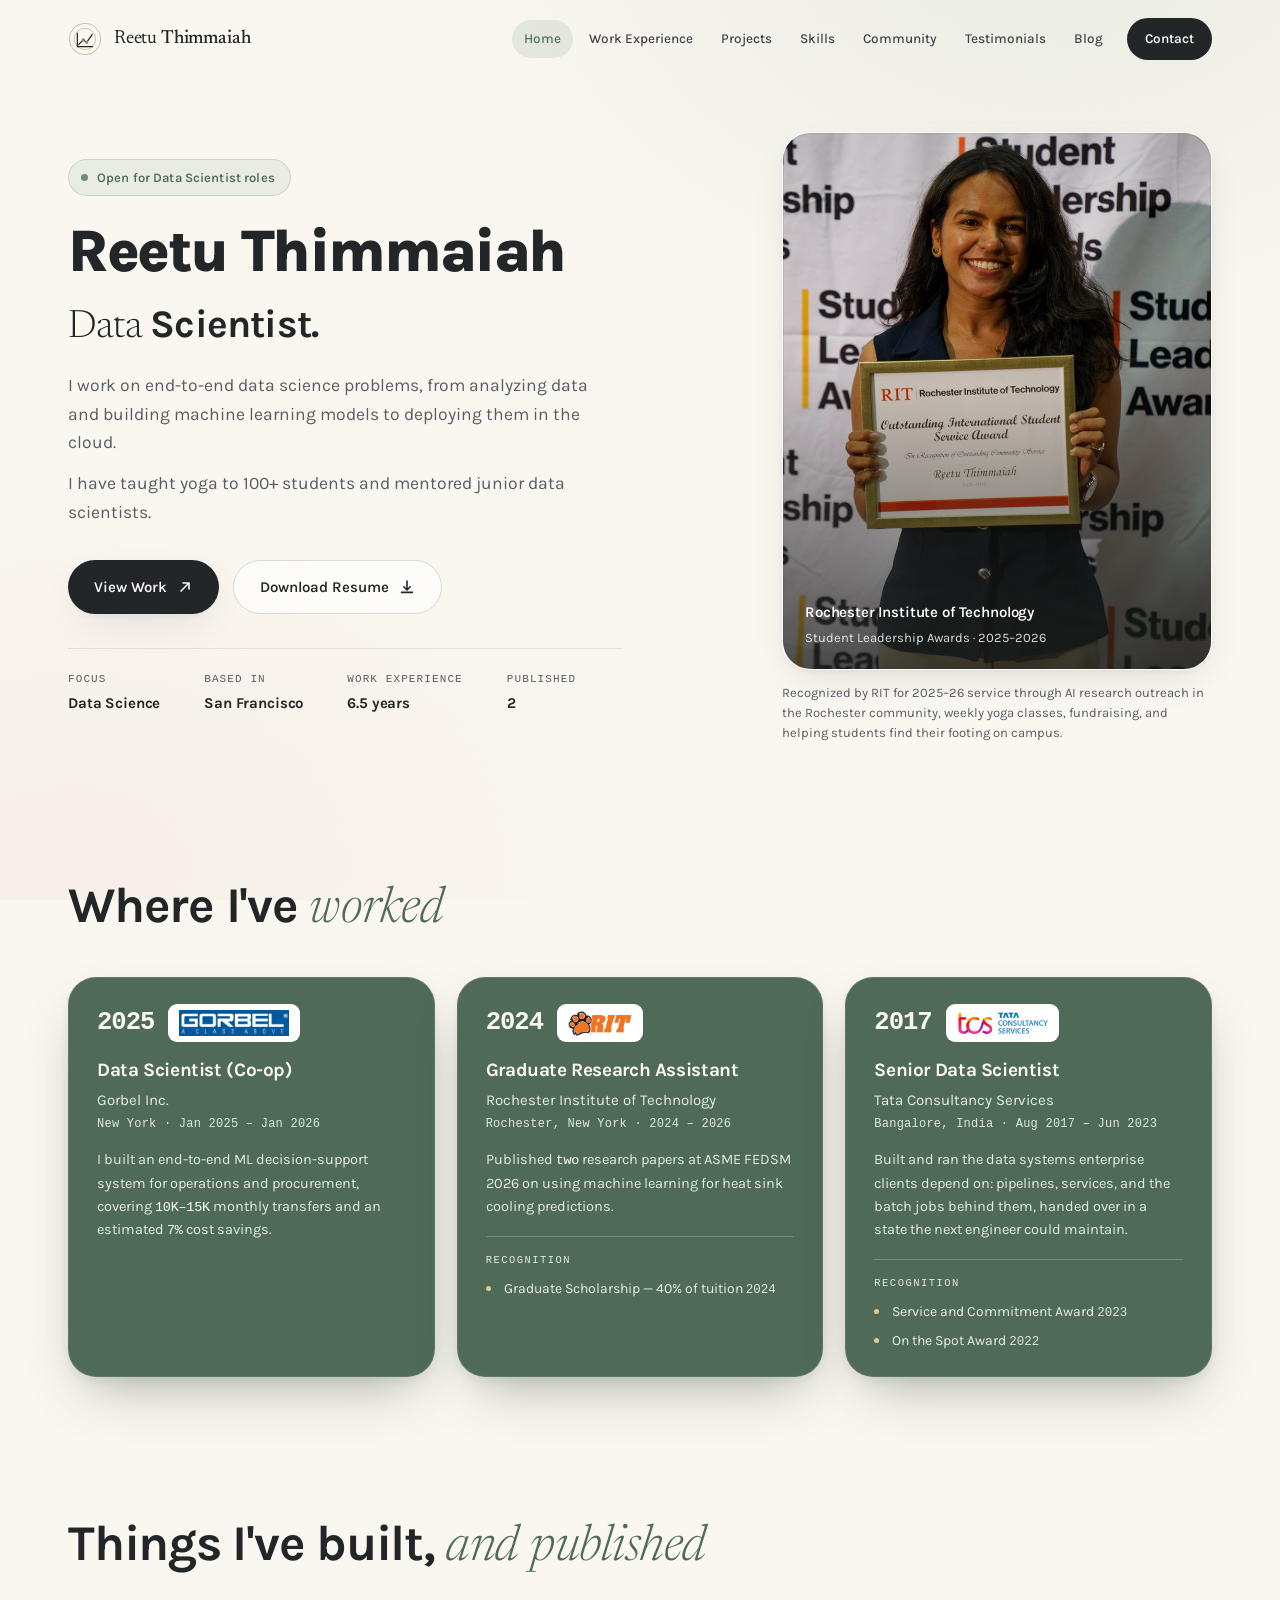
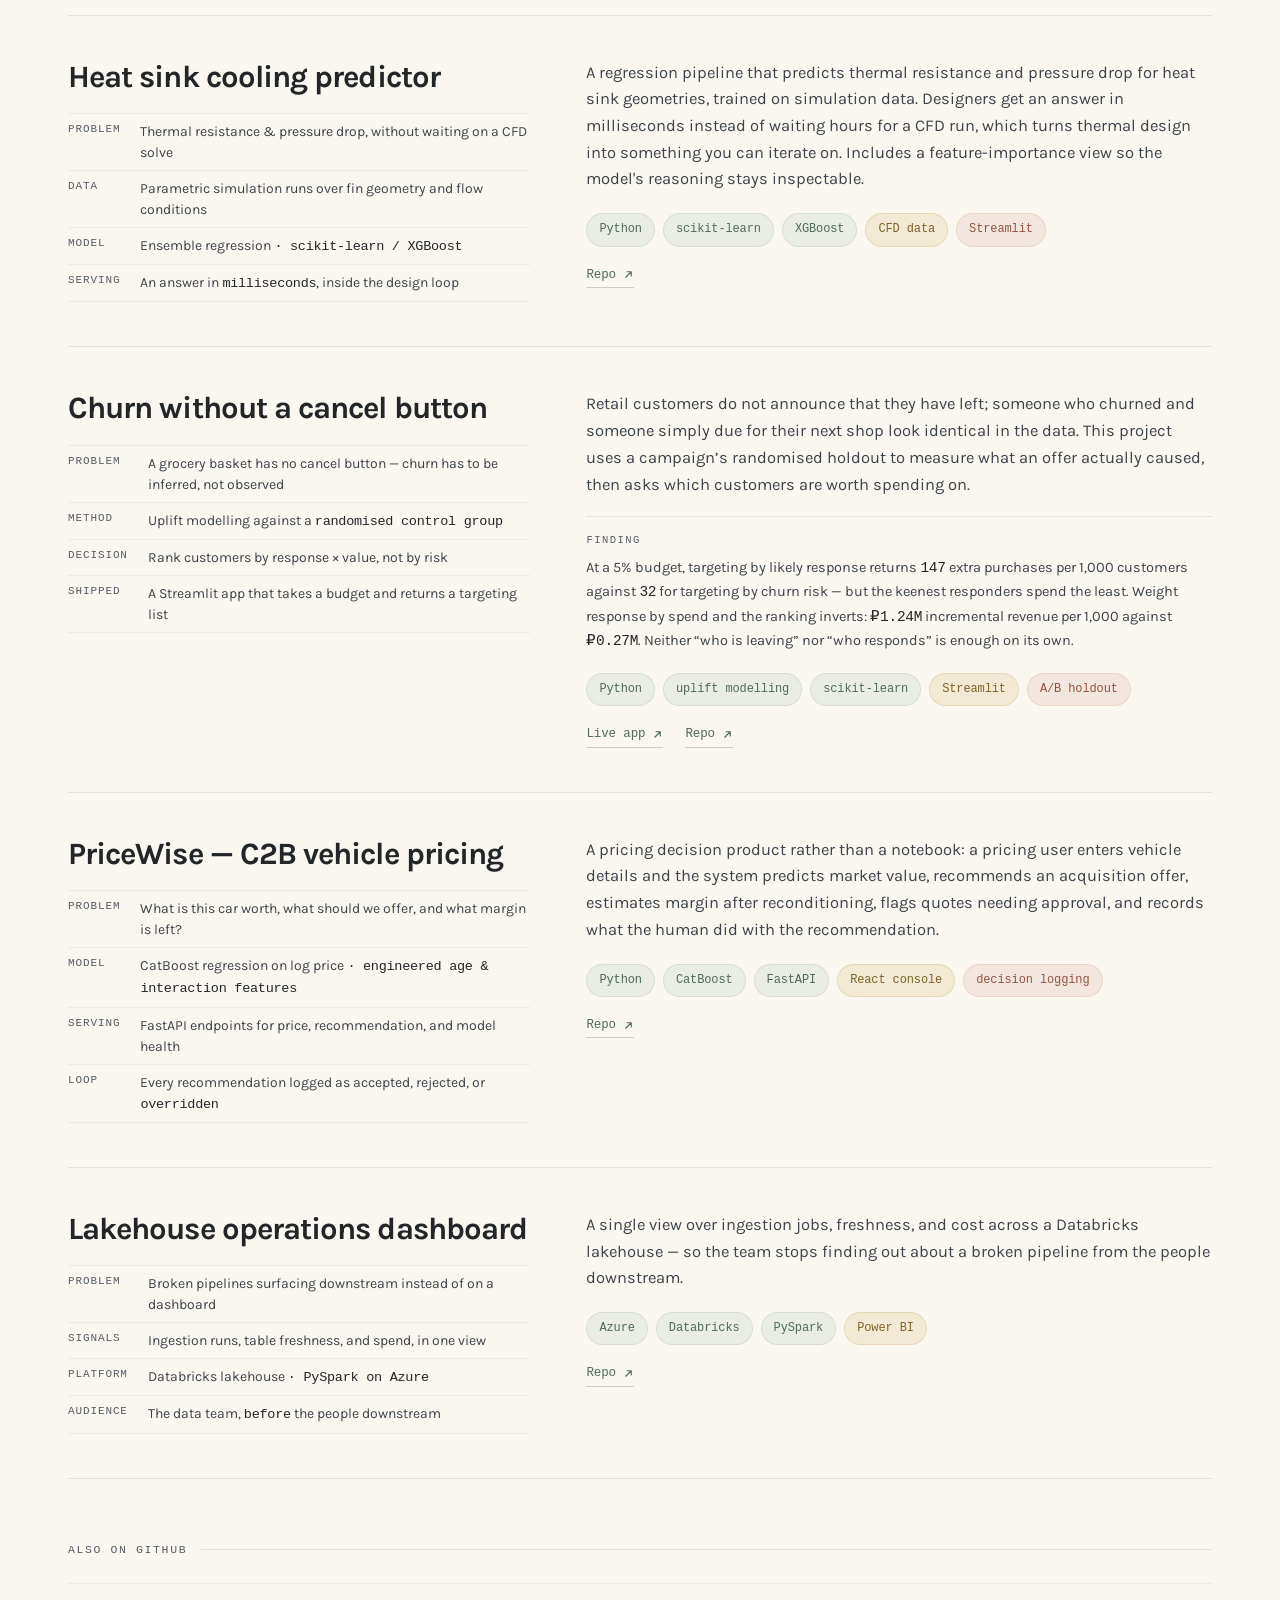
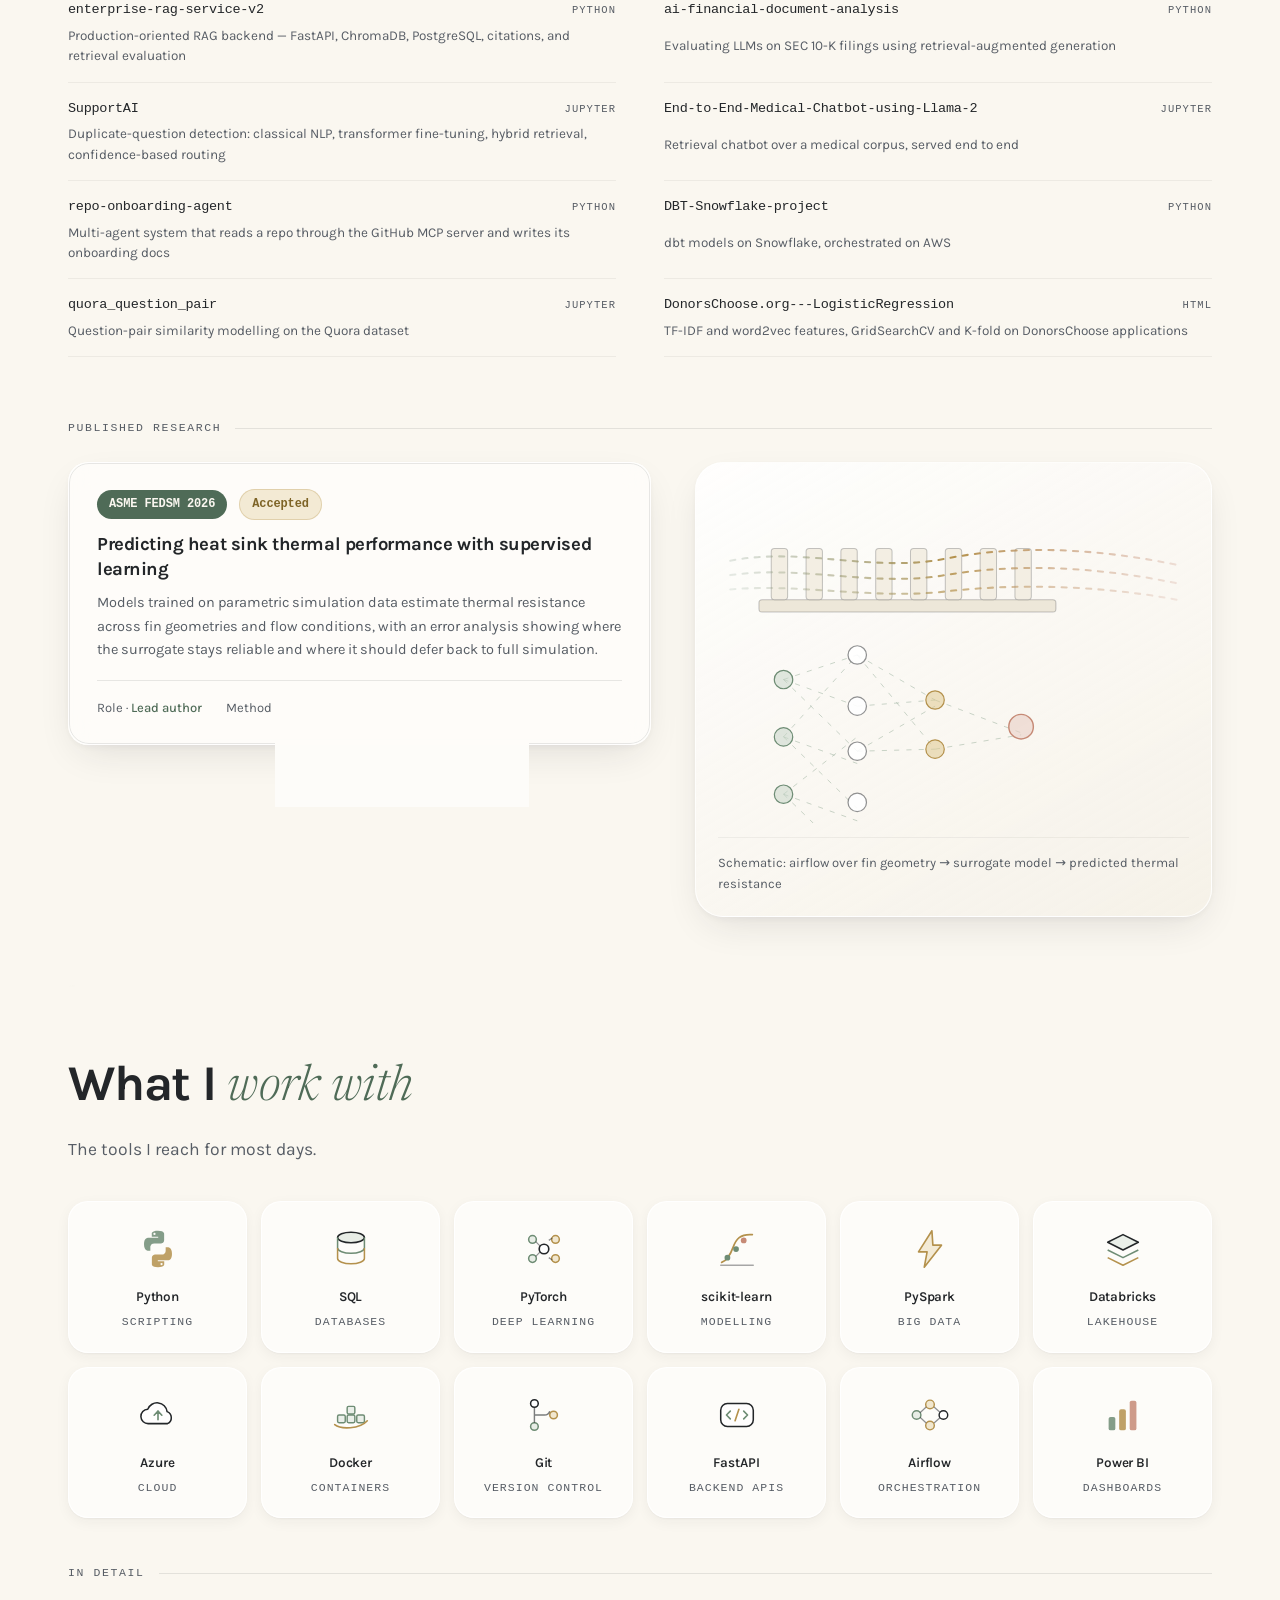
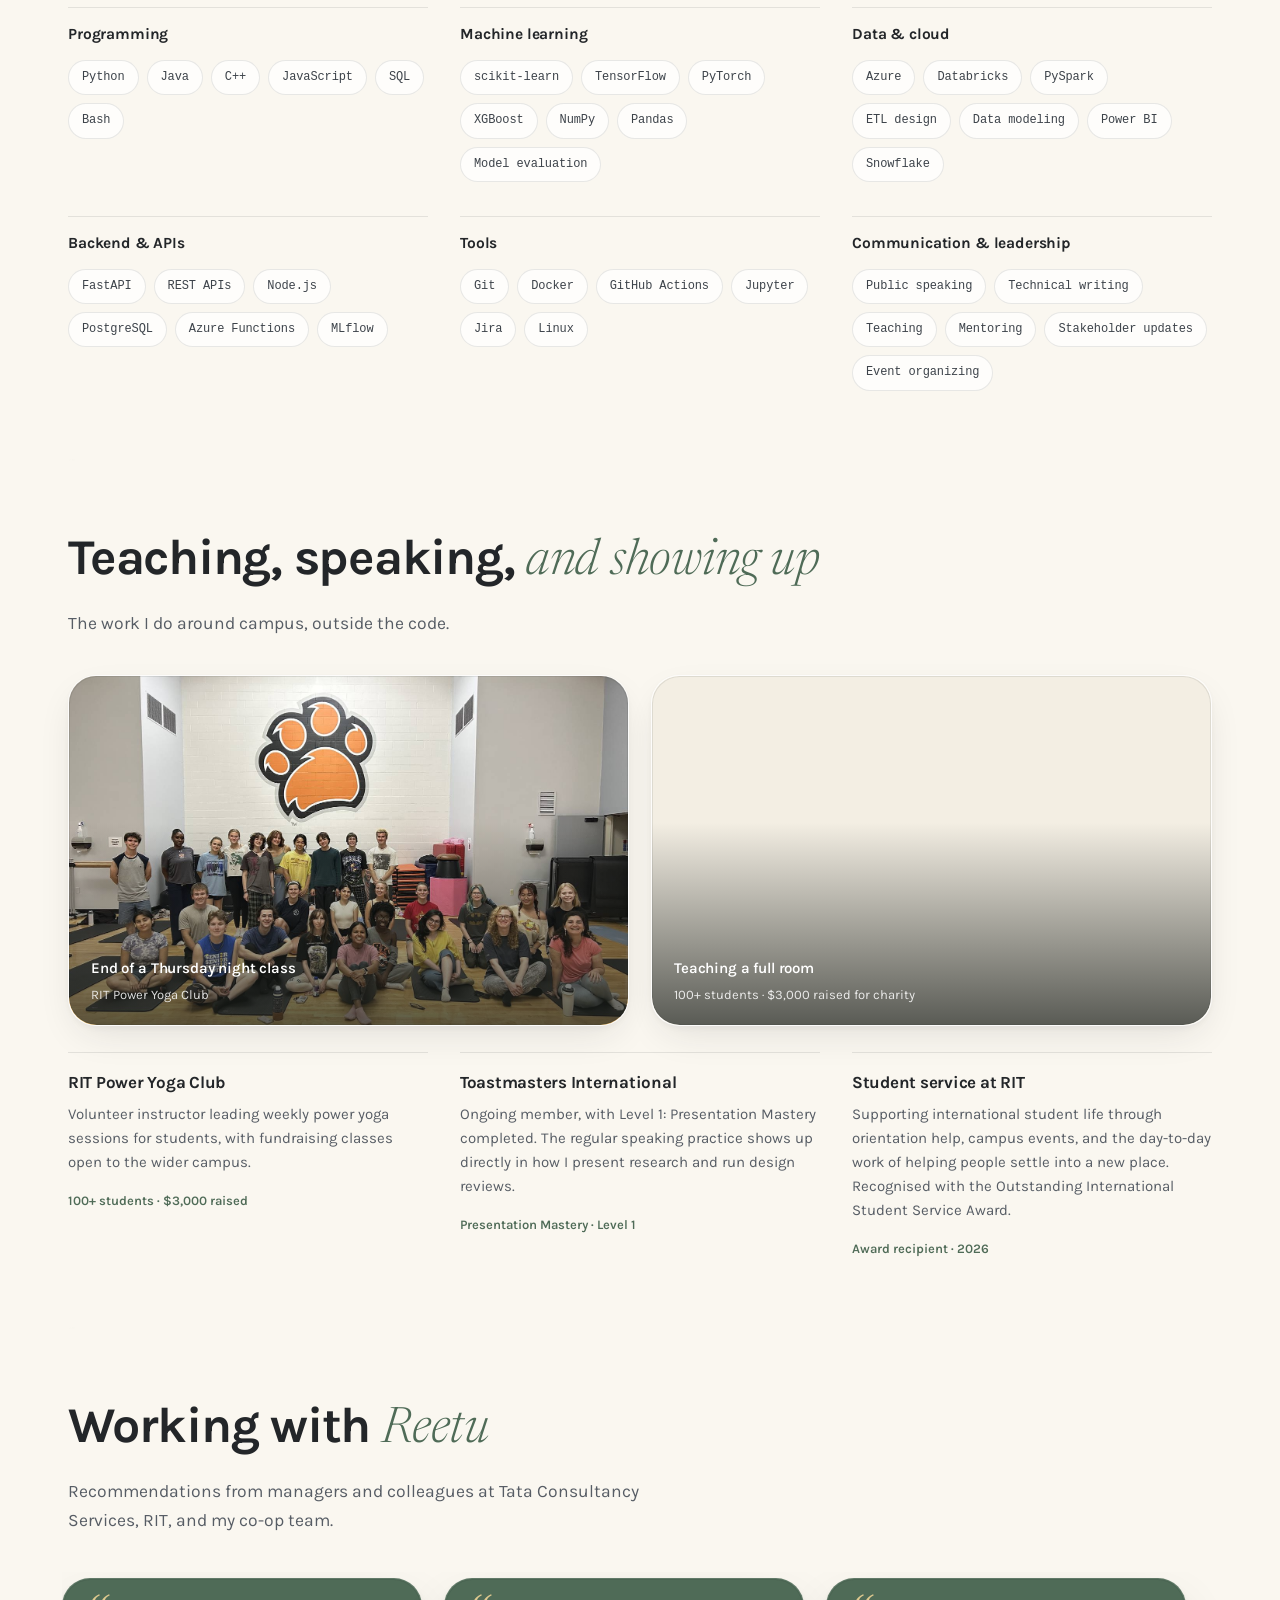
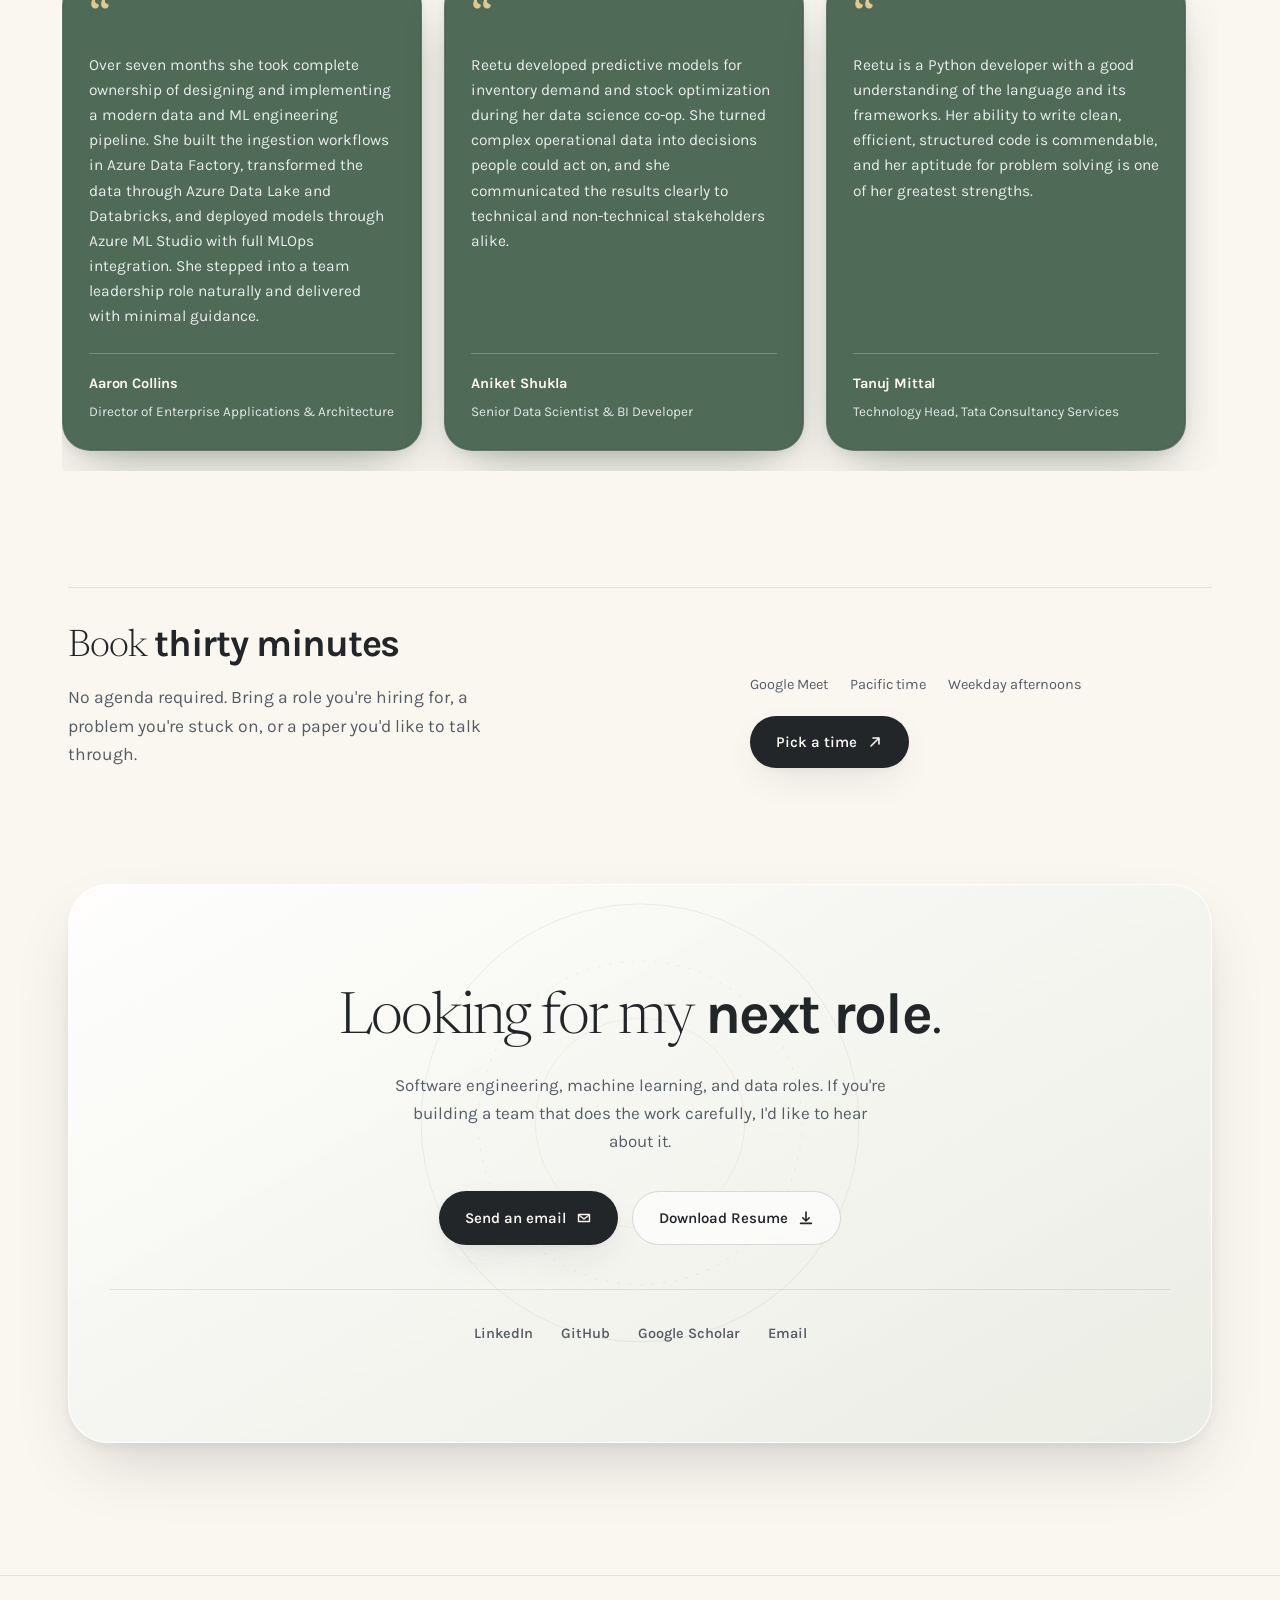
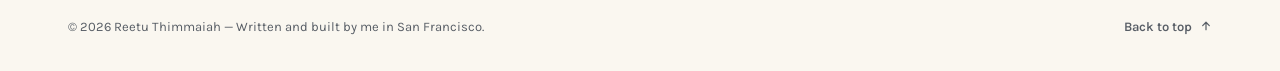
==== commit 1b665cf9: "Update index.html" ====
--- a/index.html
+++ b/index.html
@@ -5,6 +5,20 @@
 <meta name="viewport" content="width=device-width, initial-scale=1.0">
 <title>Reetu Thimmaiah — Machine Learning &amp; Data Science</title>
 <meta name="description" content="Reetu Thimmaiah — machine learning engineer and data scientist. Surrogate models for thermal design, production data pipelines on Azure and Databricks, and research published at ASME FEDSM 2026.">
+<link rel="canonical" href="https://datascience-portfolio-nine.vercel.app/">
+<!-- Social sharing preview (LinkedIn, Facebook, Slack, etc.) -->
+<meta property="og:title" content="Reetu Thimmaiah | Data Science Portfolio">
+<meta property="og:description" content="Selected work in data science, machine learning, data engineering, applied AI, and research.">
+<meta property="og:type" content="website">
+<meta property="og:url" content="https://datascience-portfolio-nine.vercel.app/">
+<meta property="og:site_name" content="Reetu Thimmaiah">
+<meta property="og:image" content="https://datascience-portfolio-nine.vercel.app/images/rit-leadership-award.jpg">
+<meta property="og:image:alt" content="Reetu Thimmaiah holding her Outstanding International Student Service Award certificate at RIT">
+<!-- X/Twitter sharing preview -->
+<meta name="twitter:card" content="summary_large_image">
+<meta name="twitter:title" content="Reetu Thimmaiah | Data Science Portfolio">
+<meta name="twitter:description" content="Selected work in data science, machine learning, data engineering, applied AI, and research.">
+<meta name="twitter:image" content="https://datascience-portfolio-nine.vercel.app/images/rit-leadership-award.jpg">
 <link rel="preconnect" href="https://fonts.googleapis.com">
 <link rel="preconnect" href="https://fonts.gstatic.com" crossorigin>
 <link href="https://fonts.googleapis.com/css2?family=JetBrains+Mono:wght@400;500;700&family=Karla:wght@400;500;600;700;800&family=Newsreader:ital,opsz,wght@0,6..72,300;0,6..72,400;1,6..72,300;1,6..72,400&display=swap" rel="stylesheet">
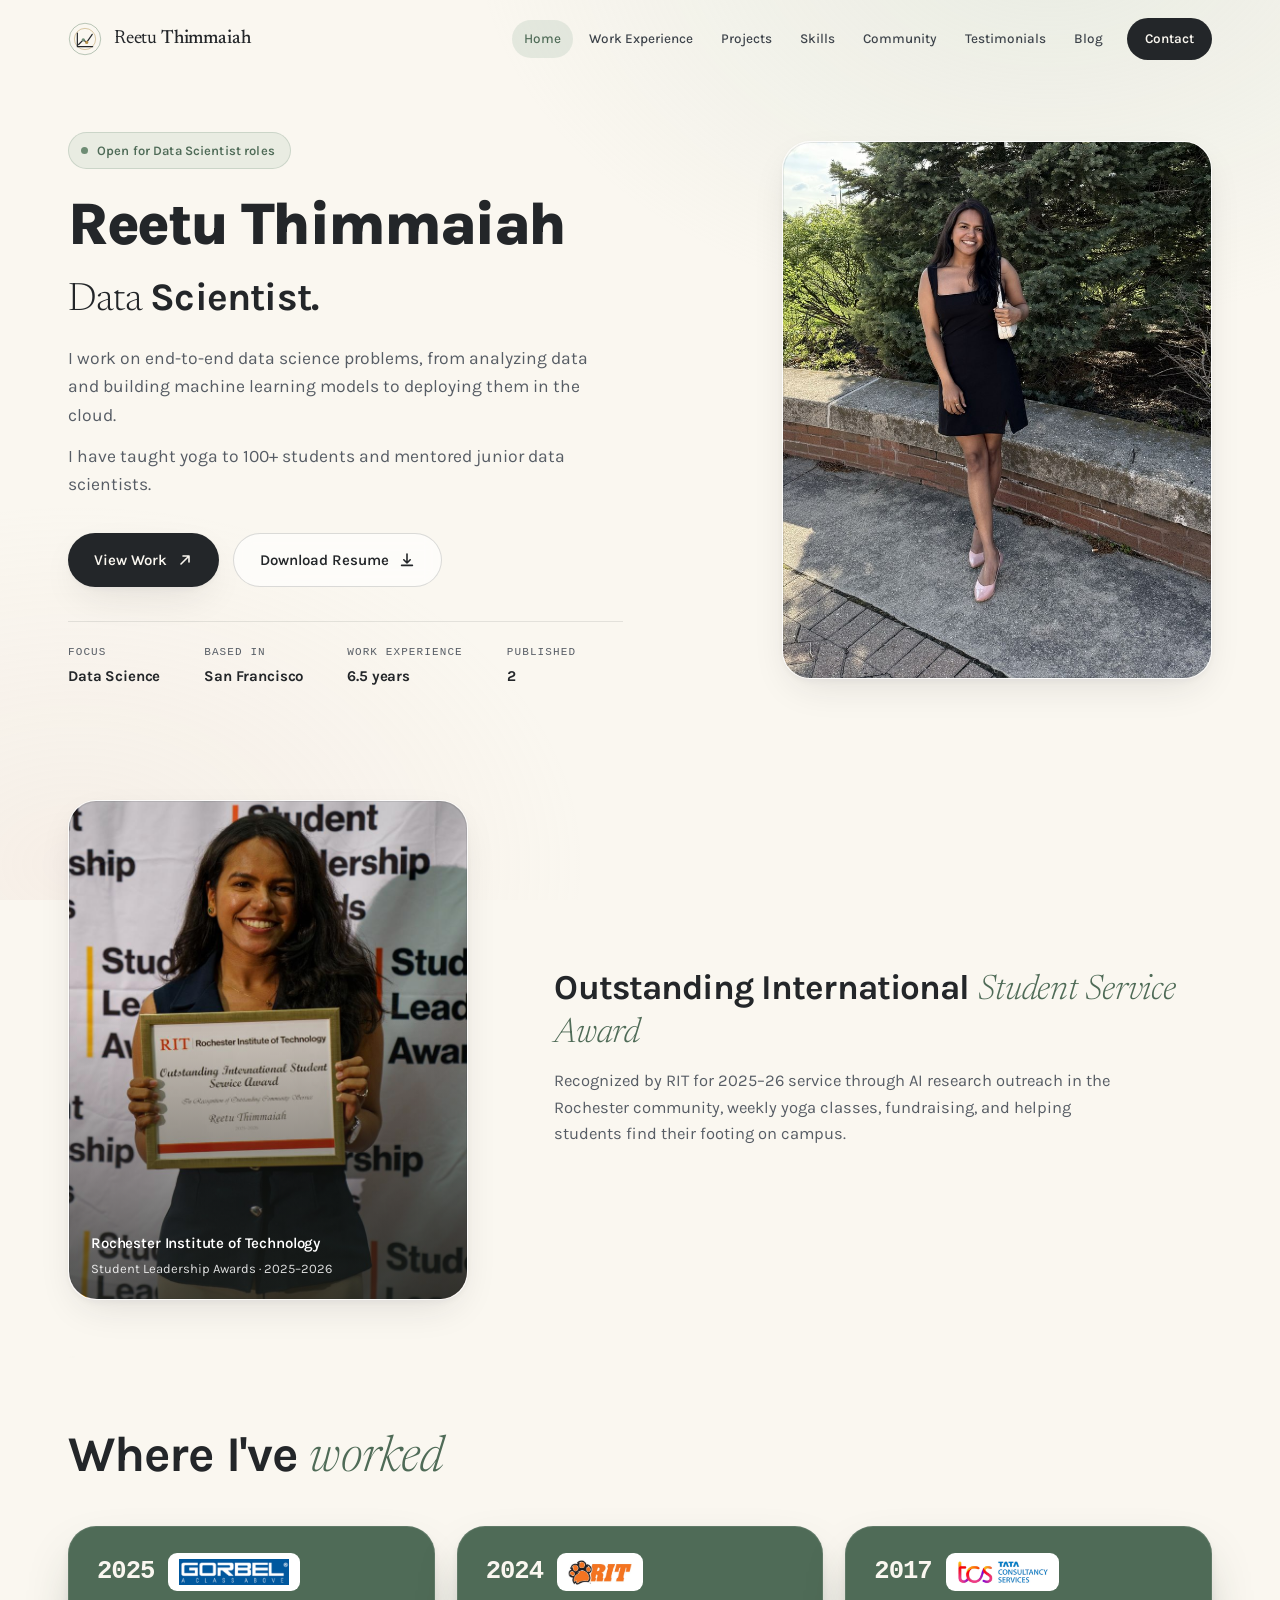
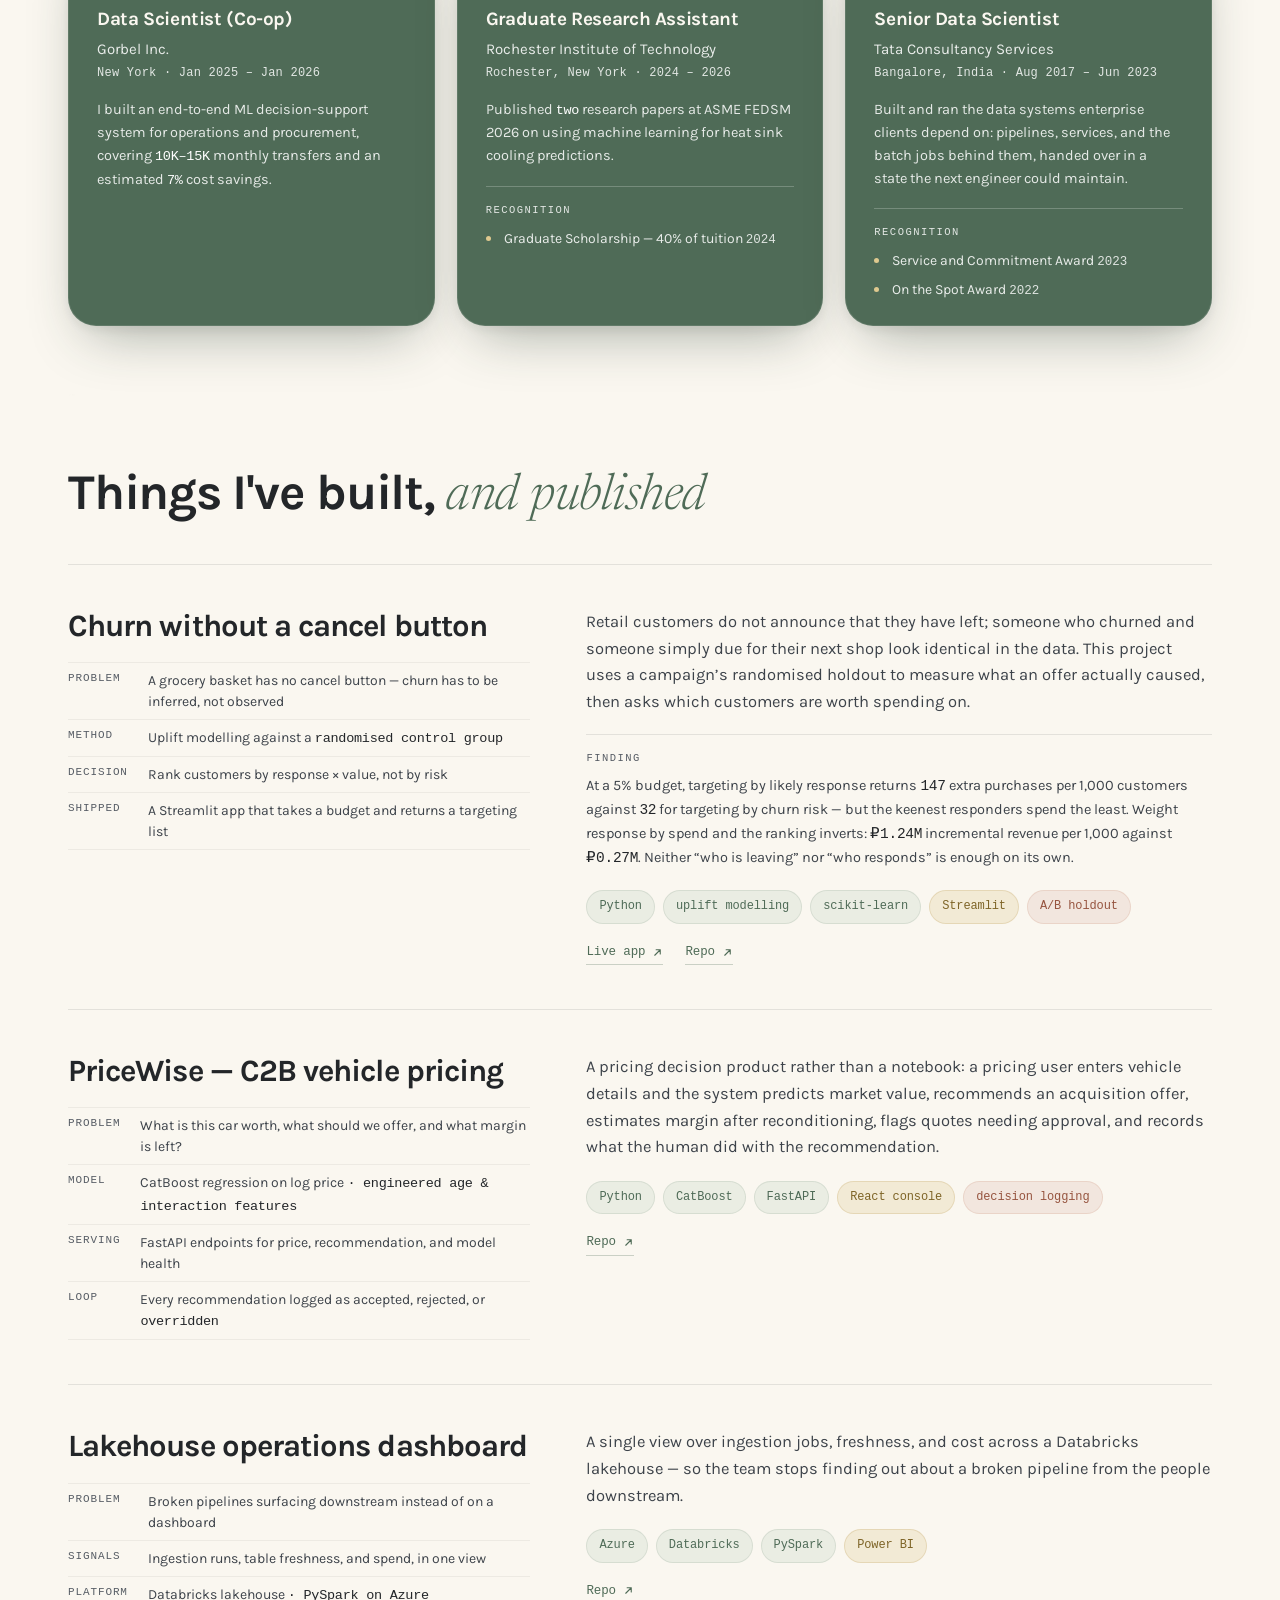
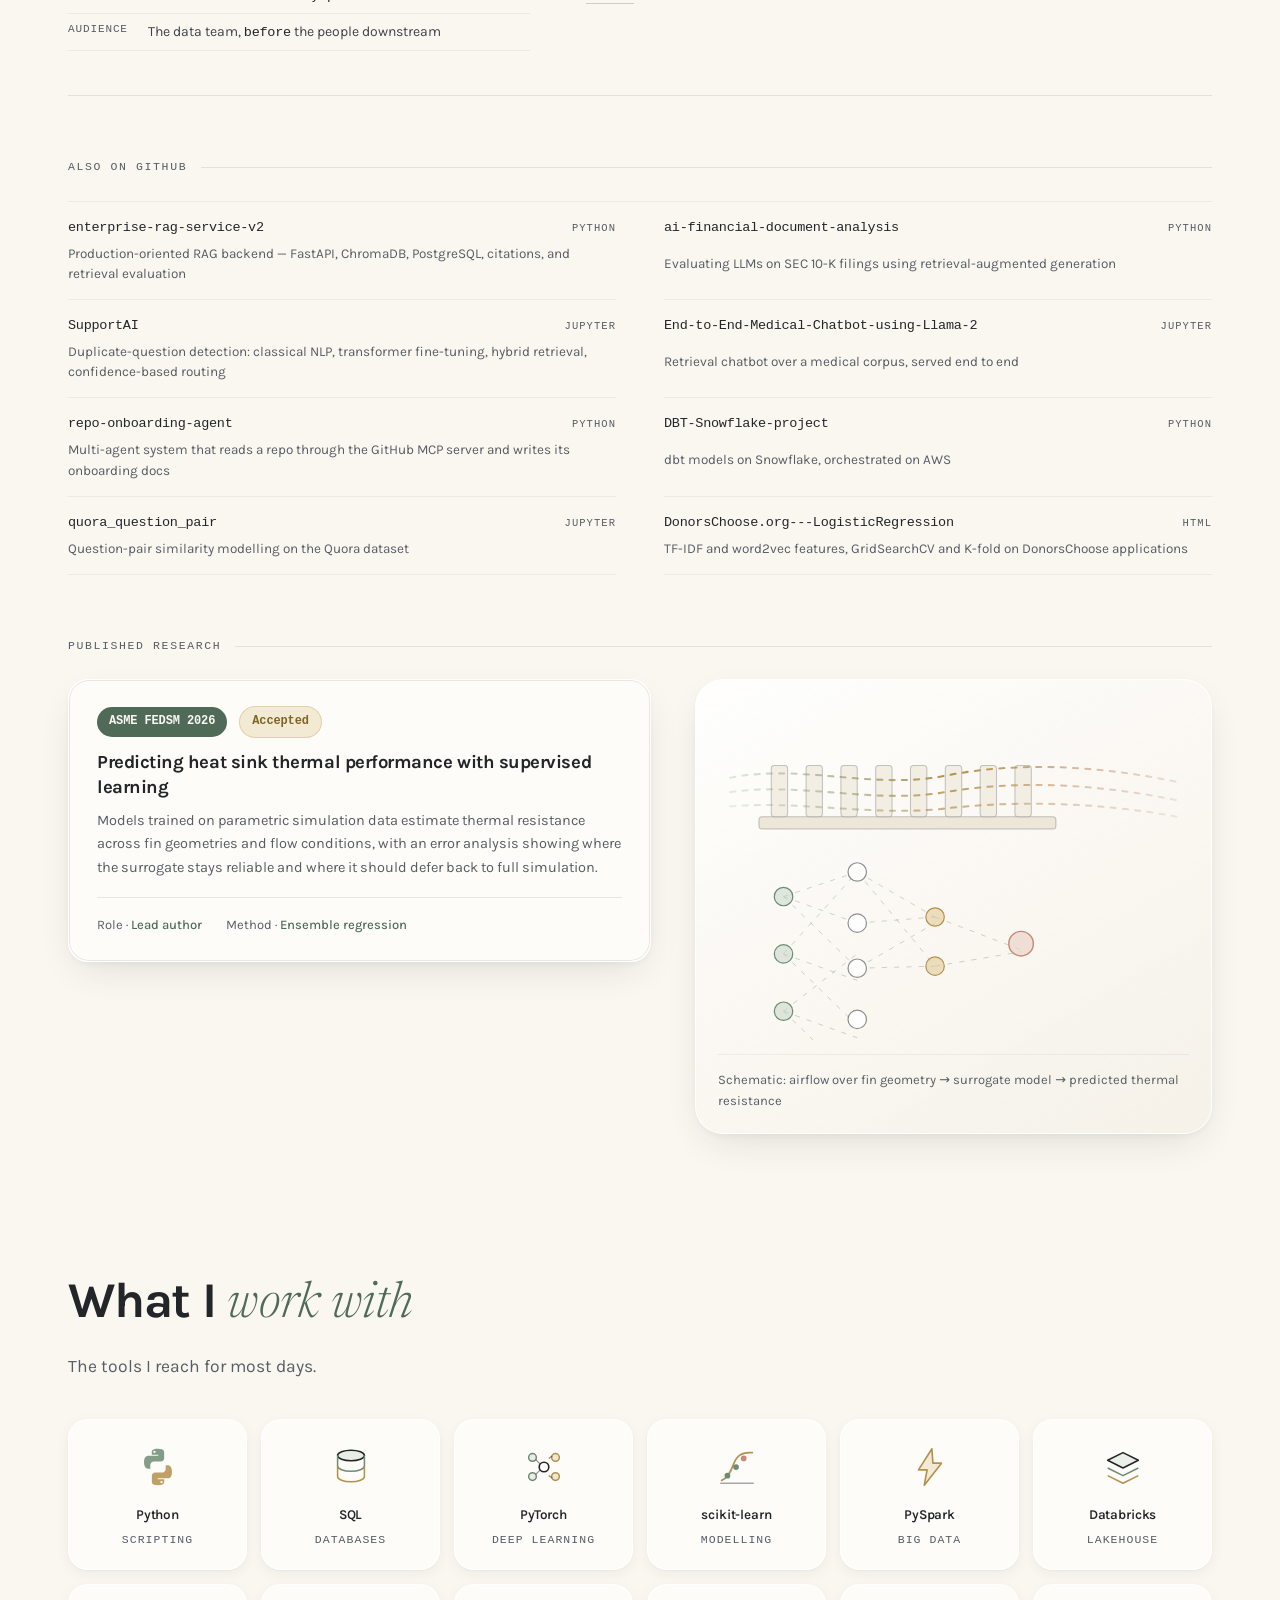
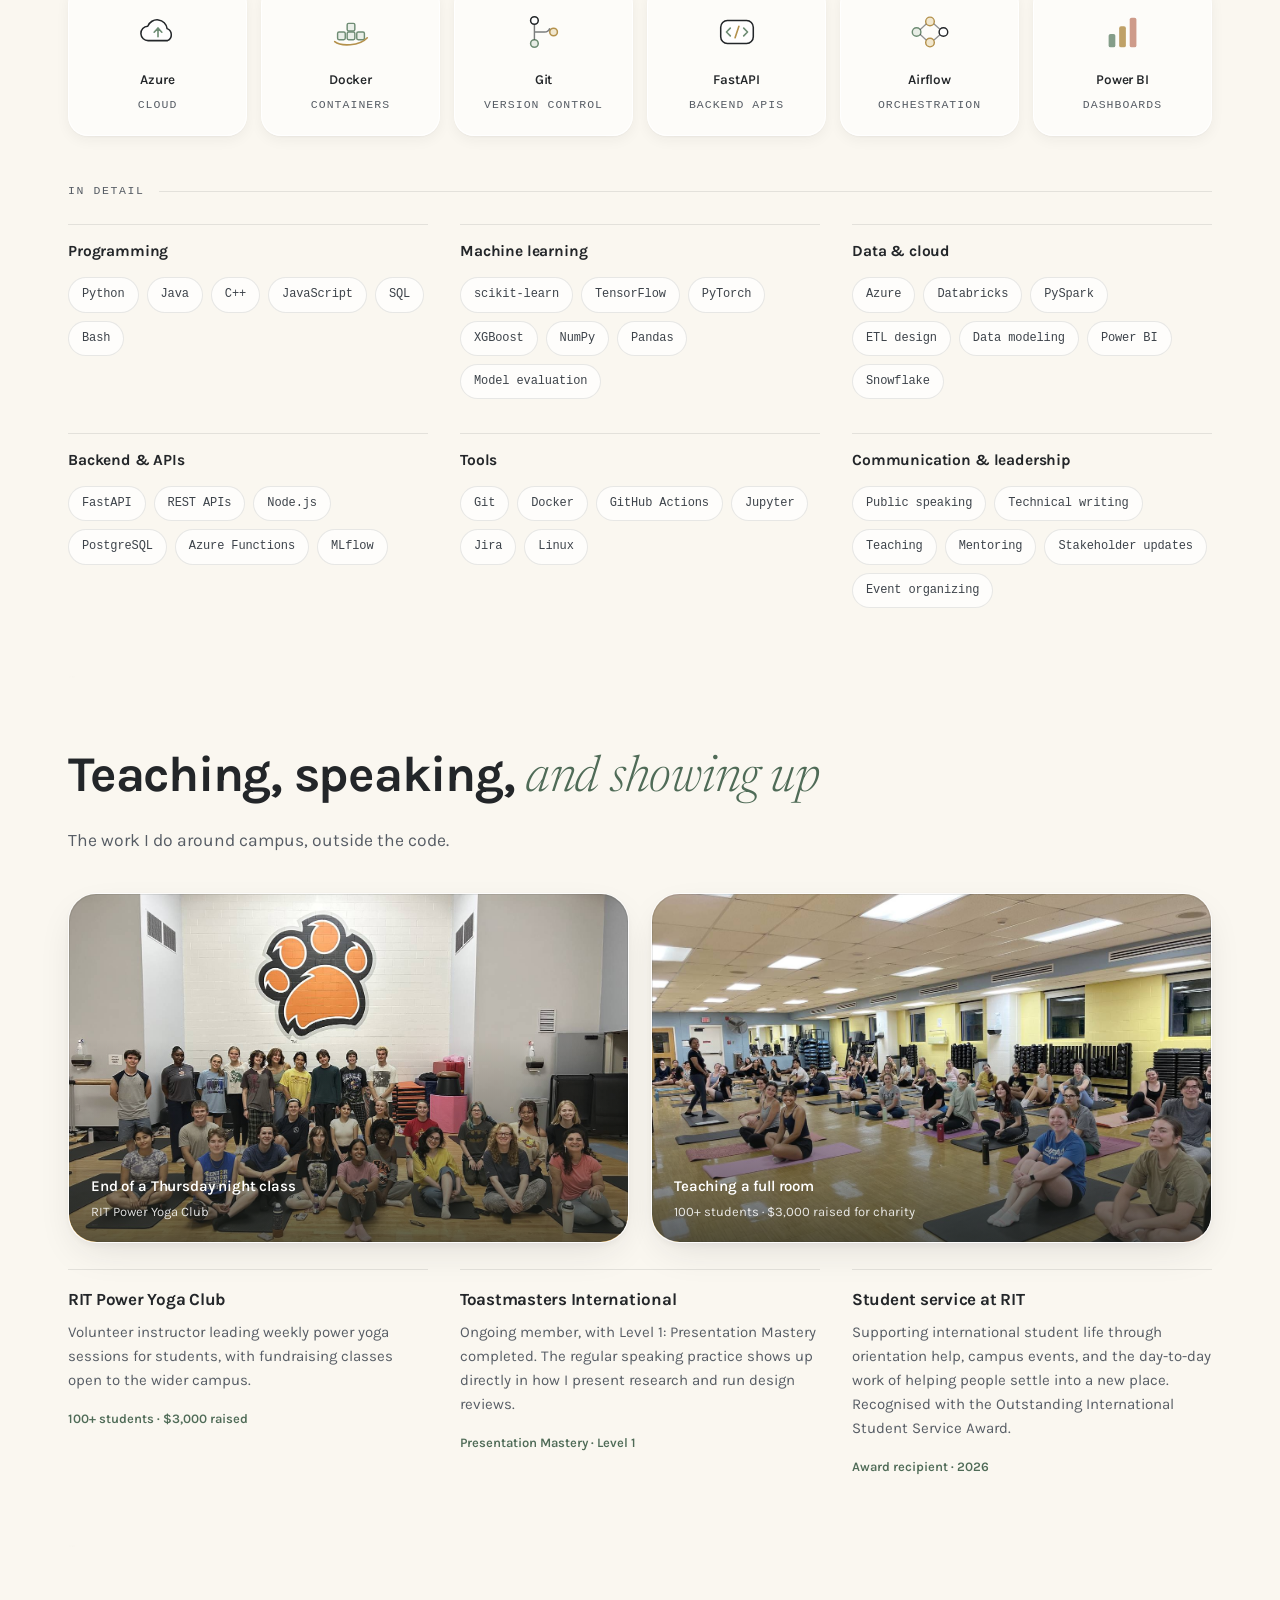
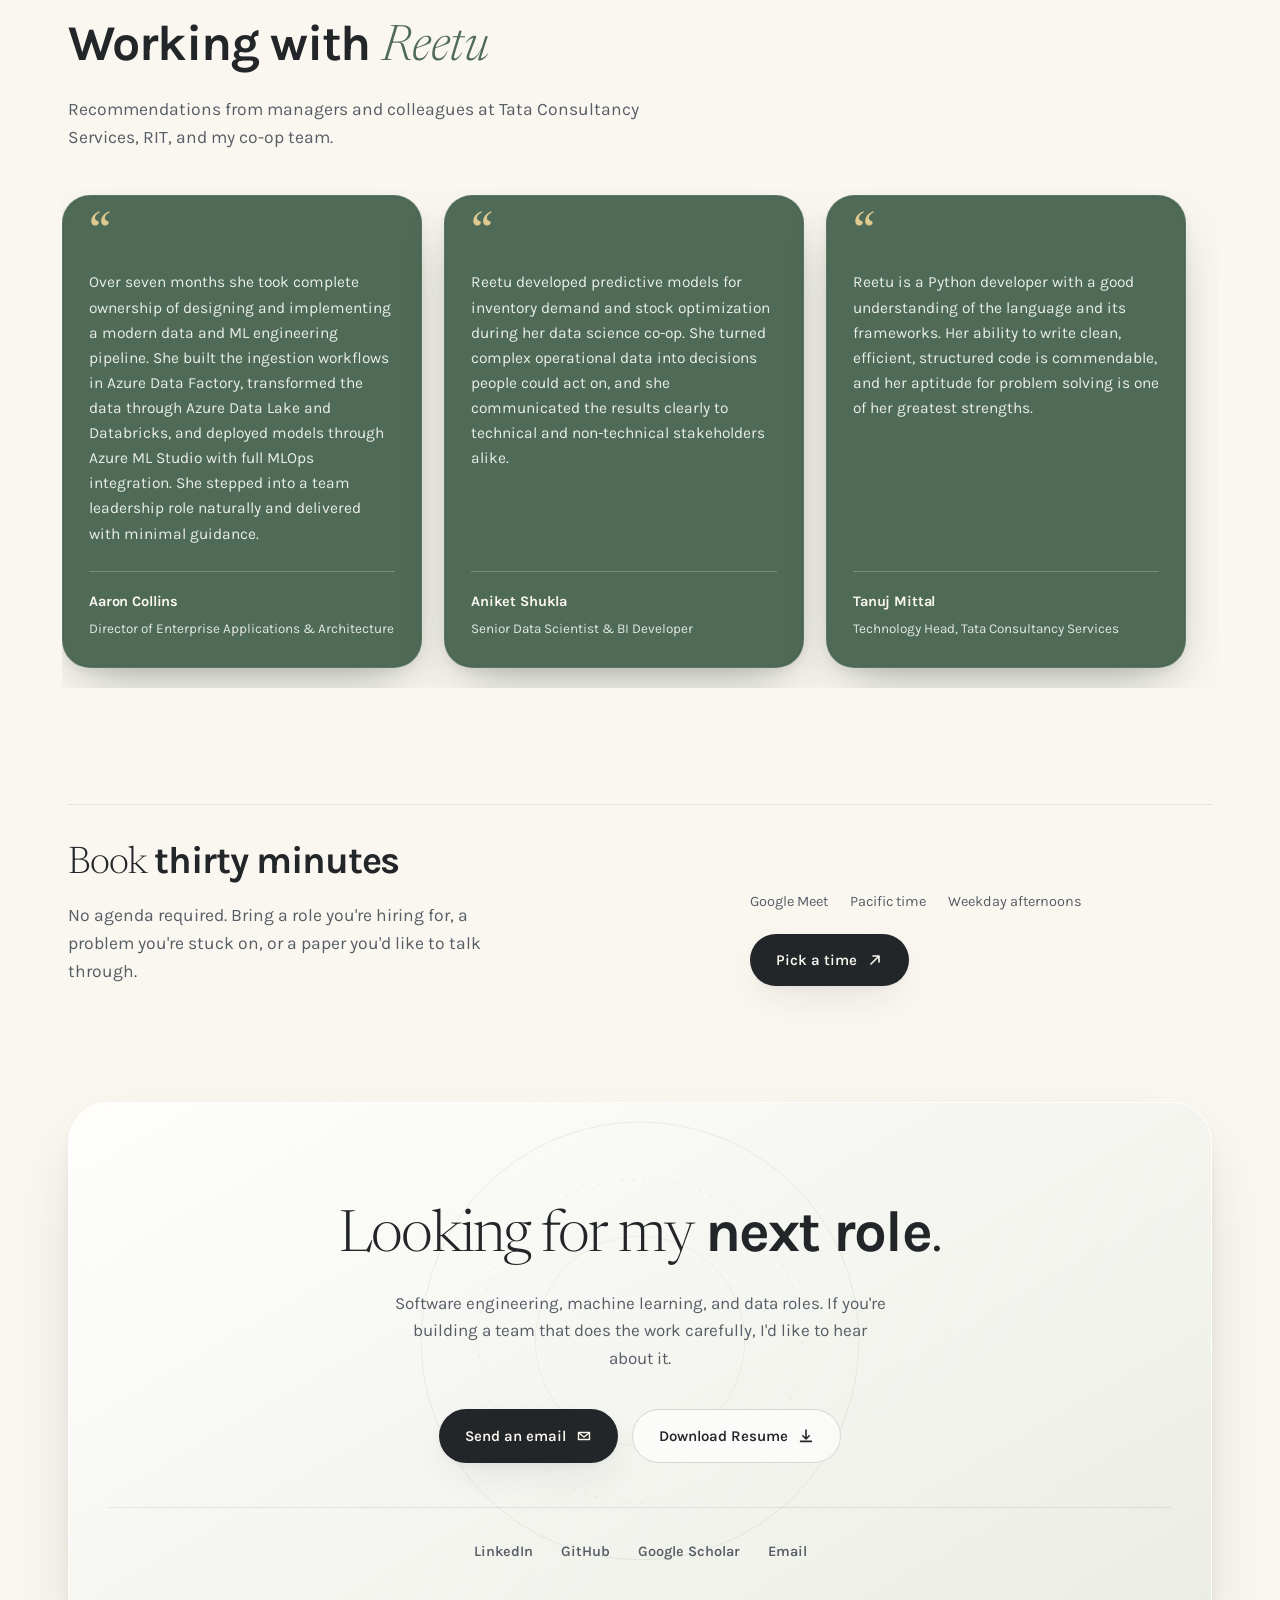
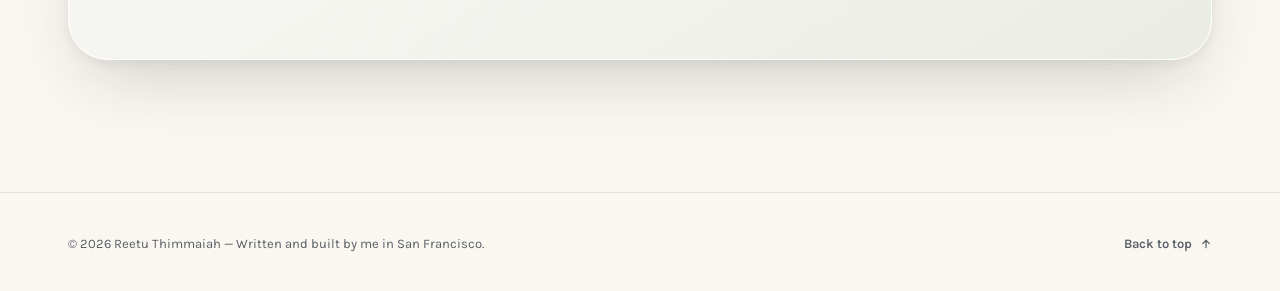
==== commit 3c6f4275: "Remove heat sink case study; campus portrait in hero - Drop the "Heat sink cooling predictor" projec" ====
--- a/index.html
+++ b/index.html
@@ -86,12 +86,24 @@
         </dl>
       </div>
 
-      <div class="stage-wrap">
-      <figure class="stage photo photo--cap rv">
-        <img src="images/rit-leadership-award.jpg" alt="Reetu Thimmaiah holding her Outstanding International Student Service Award certificate at the RIT Student Leadership Awards" decoding="async" fetchpriority="high">
+      <figure class="stage photo rv">
+        <img src="images/portrait-campus.jpg" alt="Reetu Thimmaiah standing on the RIT campus" decoding="async" fetchpriority="high">
+      </figure>
+    </div>
+  </div>
+</section>
+
+<!-- ================= AWARD ================= -->
+<section class="section section--tight" id="award">
+  <div class="wrap">
+    <div class="recog">
+      <figure class="photo photo--cap recog__photo rv">
+        <img src="images/rit-leadership-award.jpg" alt="Reetu Thimmaiah holding her Outstanding International Student Service Award certificate at the RIT Student Leadership Awards" loading="lazy" decoding="async">
         <figcaption class="photo__cap"><b>Rochester Institute of Technology</b><span>Student Leadership Awards · 2025–2026</span></figcaption>
       </figure>
-      <p class="stage__note rv">Recognized by RIT for 2025–26 service through AI research outreach in the Rochester community, weekly yoga classes, fundraising, and helping students find their footing on campus.</p>
+      <div class="recog__body">
+        <h2 class="s-title rv">Outstanding International <em>Student Service Award</em></h2>
+        <p class="s-lede rv">Recognized by RIT for 2025–26 service through AI research outreach in the Rochester community, weekly yoga classes, fundraising, and helping students find their footing on campus.</p>
       </div>
     </div>
   </div>
@@ -180,27 +192,6 @@
     </div>
 
     <div class="work-grid">
-
-      <article class="proj rv">
-        <div class="proj__body">
-          <div class="proj__meta">
-            <h3>Heat sink cooling predictor</h3>
-            <dl class="spec-rows">
-            <div class="spec-row"><dt>Problem</dt><dd>Thermal resistance &amp; pressure drop, without waiting on a CFD solve</dd></div>
-            <div class="spec-row"><dt>Data</dt><dd>Parametric simulation runs over fin geometry and flow conditions</dd></div>
-            <div class="spec-row"><dt>Model</dt><dd>Ensemble regression <b>· scikit-learn / XGBoost</b></dd></div>
-            <div class="spec-row"><dt>Serving</dt><dd>An answer in <b>milliseconds</b>, inside the design loop</dd></div>
-            </dl>
-          </div>
-          <div>
-            <p>A regression pipeline that predicts thermal resistance and pressure drop for heat sink geometries, trained on simulation data. Designers get an answer in milliseconds instead of waiting hours for a CFD run, which turns thermal design into something you can iterate on. Includes a feature-importance view so the model's reasoning stays inspectable.</p>
-            <div class="tags"><span class="tag">Python</span><span class="tag">scikit-learn</span><span class="tag">XGBoost</span><span class="tag tag--gold">CFD data</span><span class="tag tag--clay">Streamlit</span></div>
-            <div class="proj__links">
-              <a href="https://github.com/reetu95/cfd-ml-surrogate-heatsink" rel="noopener">Repo <svg viewBox="0 0 16 16" fill="none" aria-hidden="true"><path d="M4 12L12 4M12 4H6M12 4v6" stroke="currentColor" stroke-width="1.6" stroke-linecap="round" stroke-linejoin="round"/></svg></a>
-            </div>
-          </div>
-        </div>
-      </article>
 
       <article class="proj rv">
         <div class="proj__body">
--- a/css/ds-styles.css
+++ b/css/ds-styles.css
@@ -29,14 +29,11 @@
 .hero__meta{grid-template-columns:repeat(4,auto);gap:12px 44px;
   margin-top:34px;padding-top:22px}
 
-/* note under the hero photo — shares the photo's column width */
-.stage-wrap{width:100%;max-width:430px;margin-left:auto}
-.stage-wrap .stage{max-width:none}
-.stage__note{margin-top:13px;font-size:13px;line-height:1.55;color:var(--ink-soft)}
-
-/* hero now holds the taller award photo (2:3 in a 4:5 frame) — bias the crop
-   up a touch so both her face and the certificate sit inside the frame */
-.stage img{object-position:50% 38%}
+/* hero holds the campus portrait (3:4 in a 4:5 frame — a shallow crop) */
+.stage img{object-position:50% 42%}
+/* the award photo moved to its own band below the hero */
+.recog__photo img{object-position:50% 38%}
+.recog__body .s-lede{margin-top:14px}
 
 /* ============ TESTIMONIALS ============ */
 /* same deep sage as the experience cards, so the two quoted/credential bands
@@ -142,7 +139,6 @@
 
 /* ============ RESPONSIVE ============ */
 @media(max-width:1024px){
-  .stage-wrap{max-width:520px;margin:0 auto}
   .res-vis{position:static}
 }
 @media(max-width:760px){
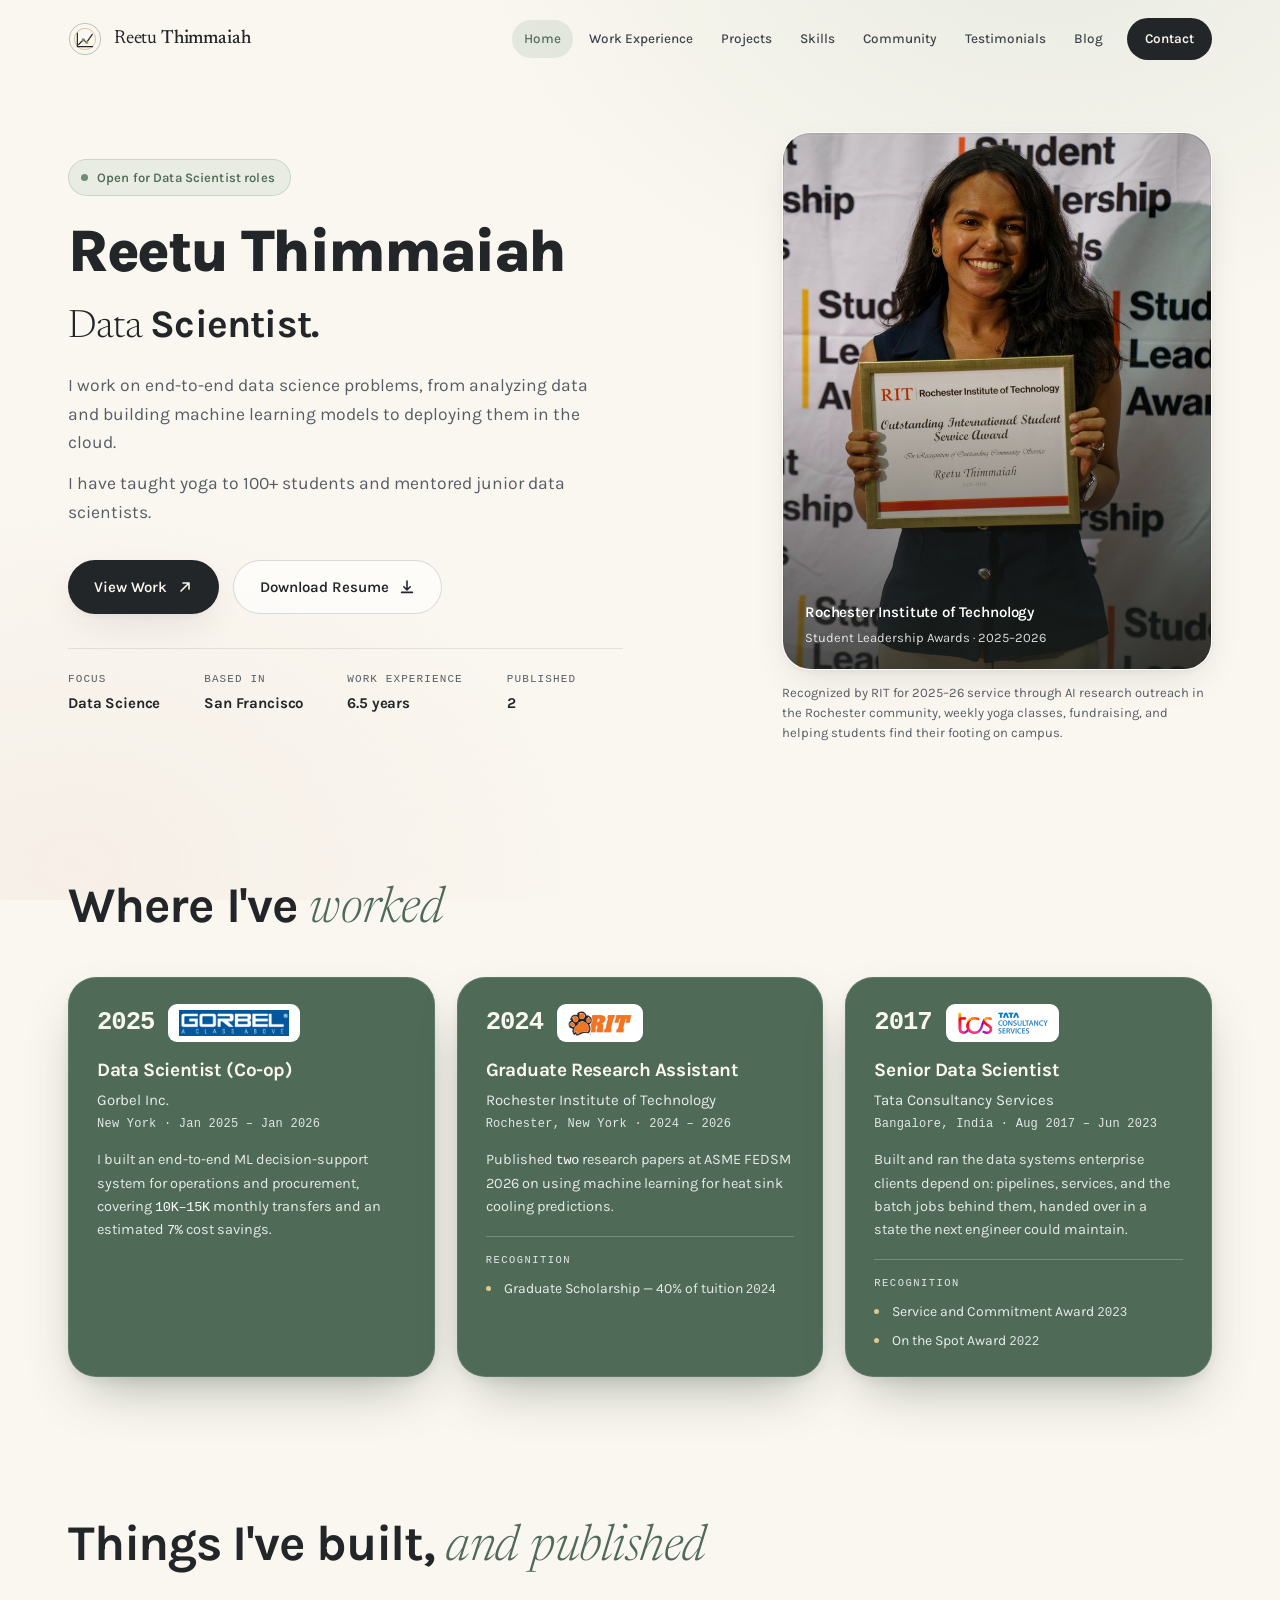
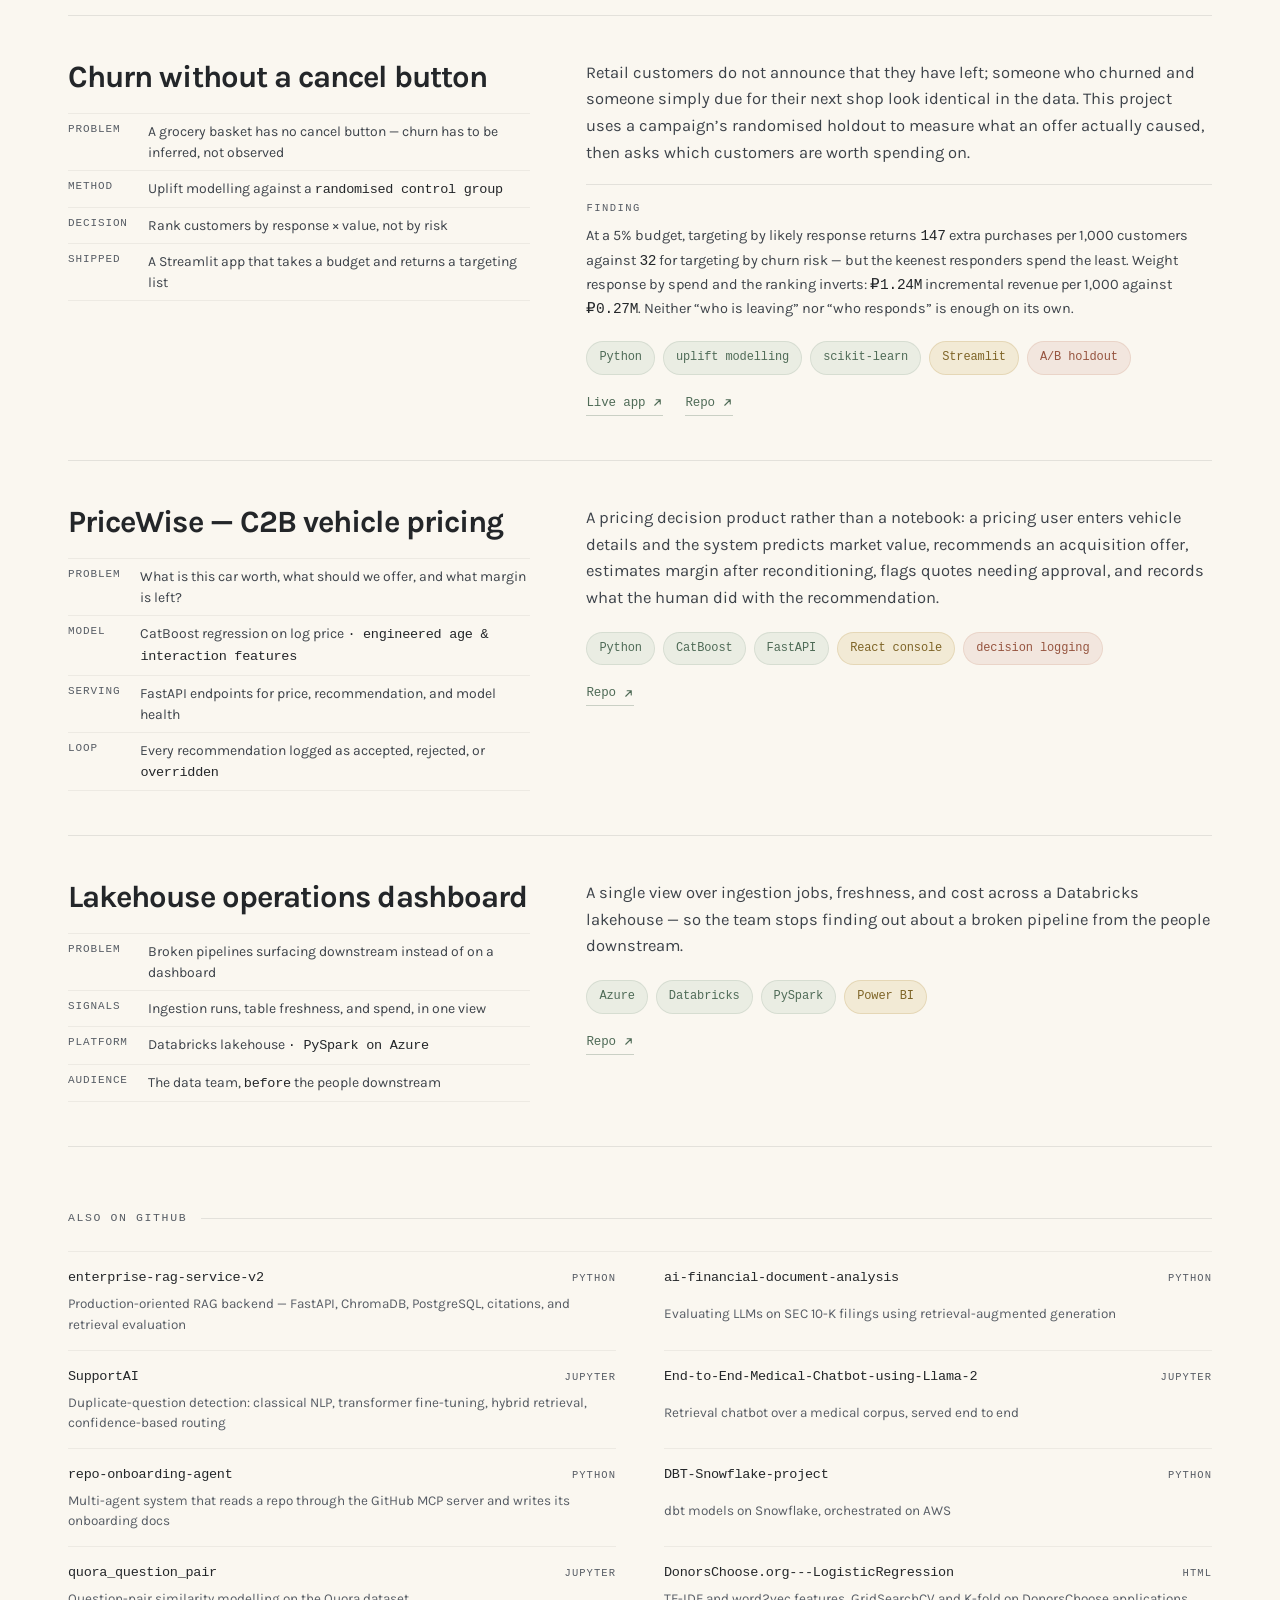
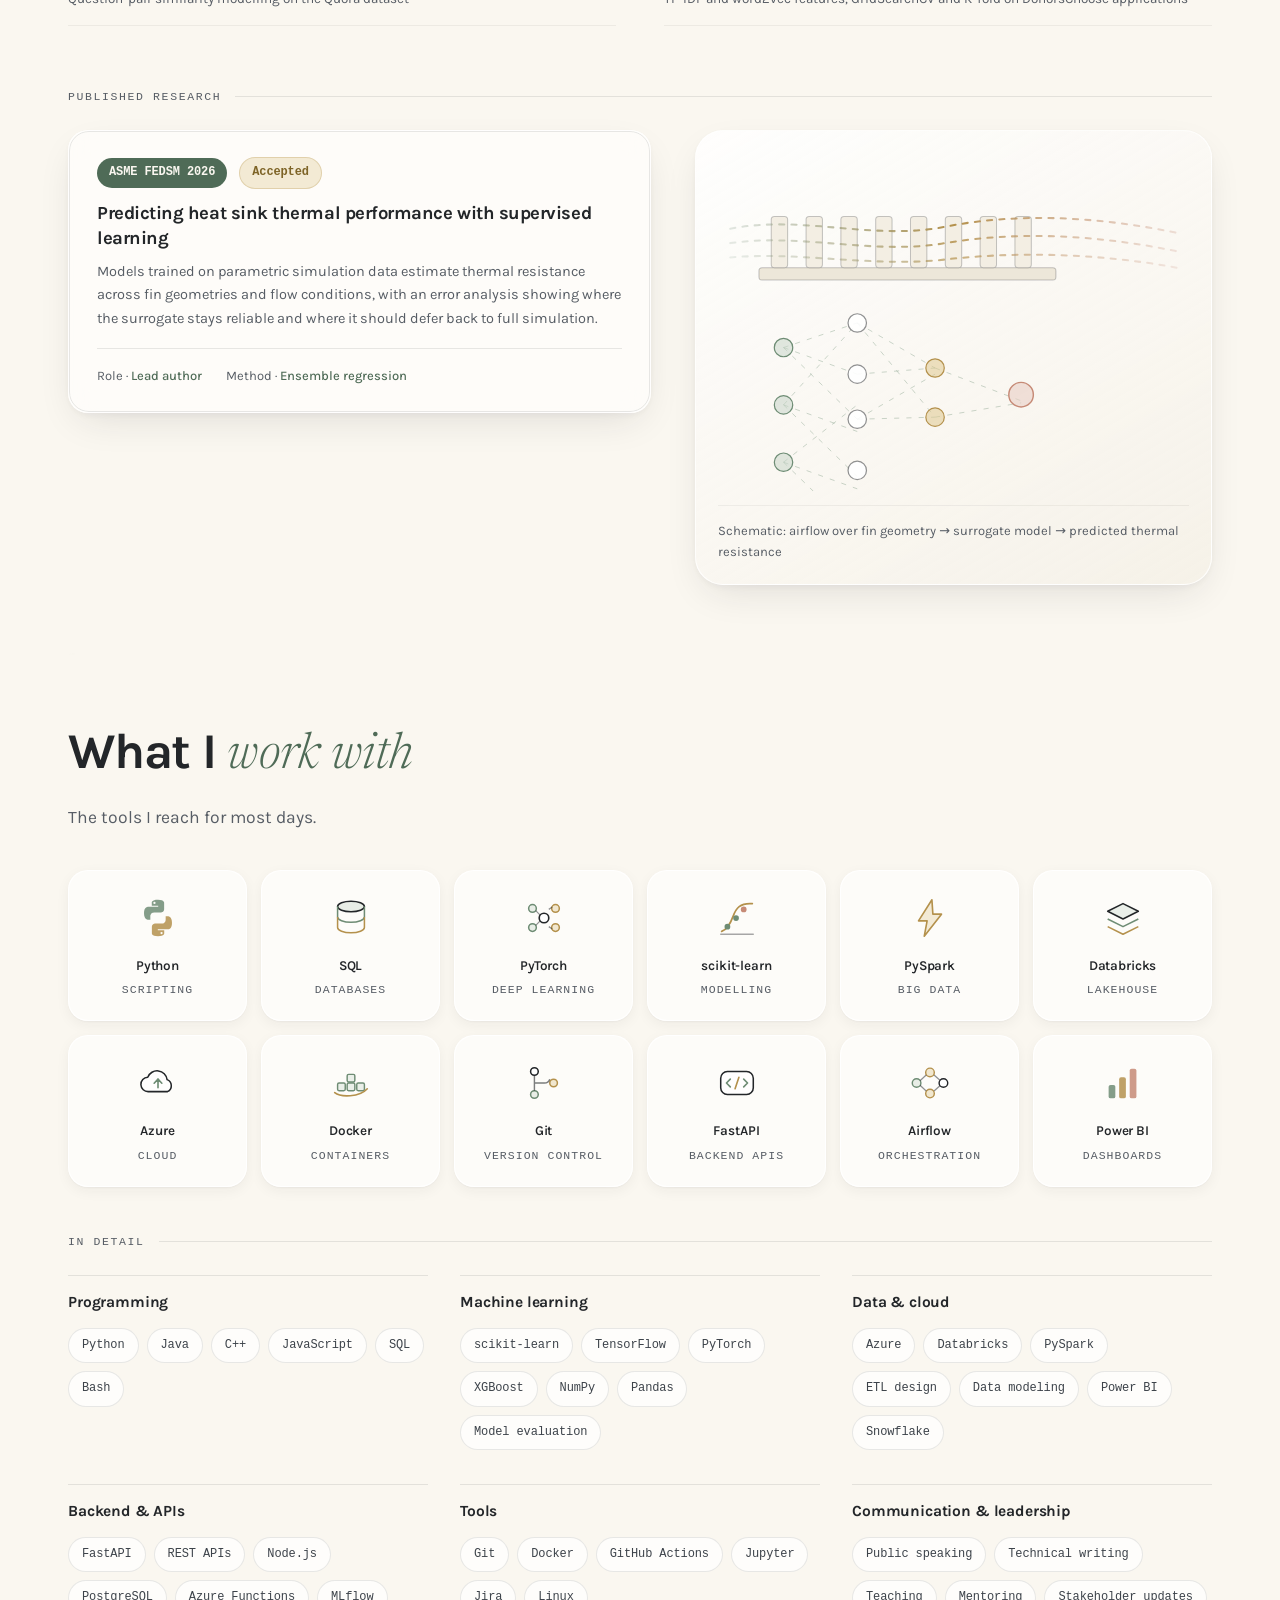
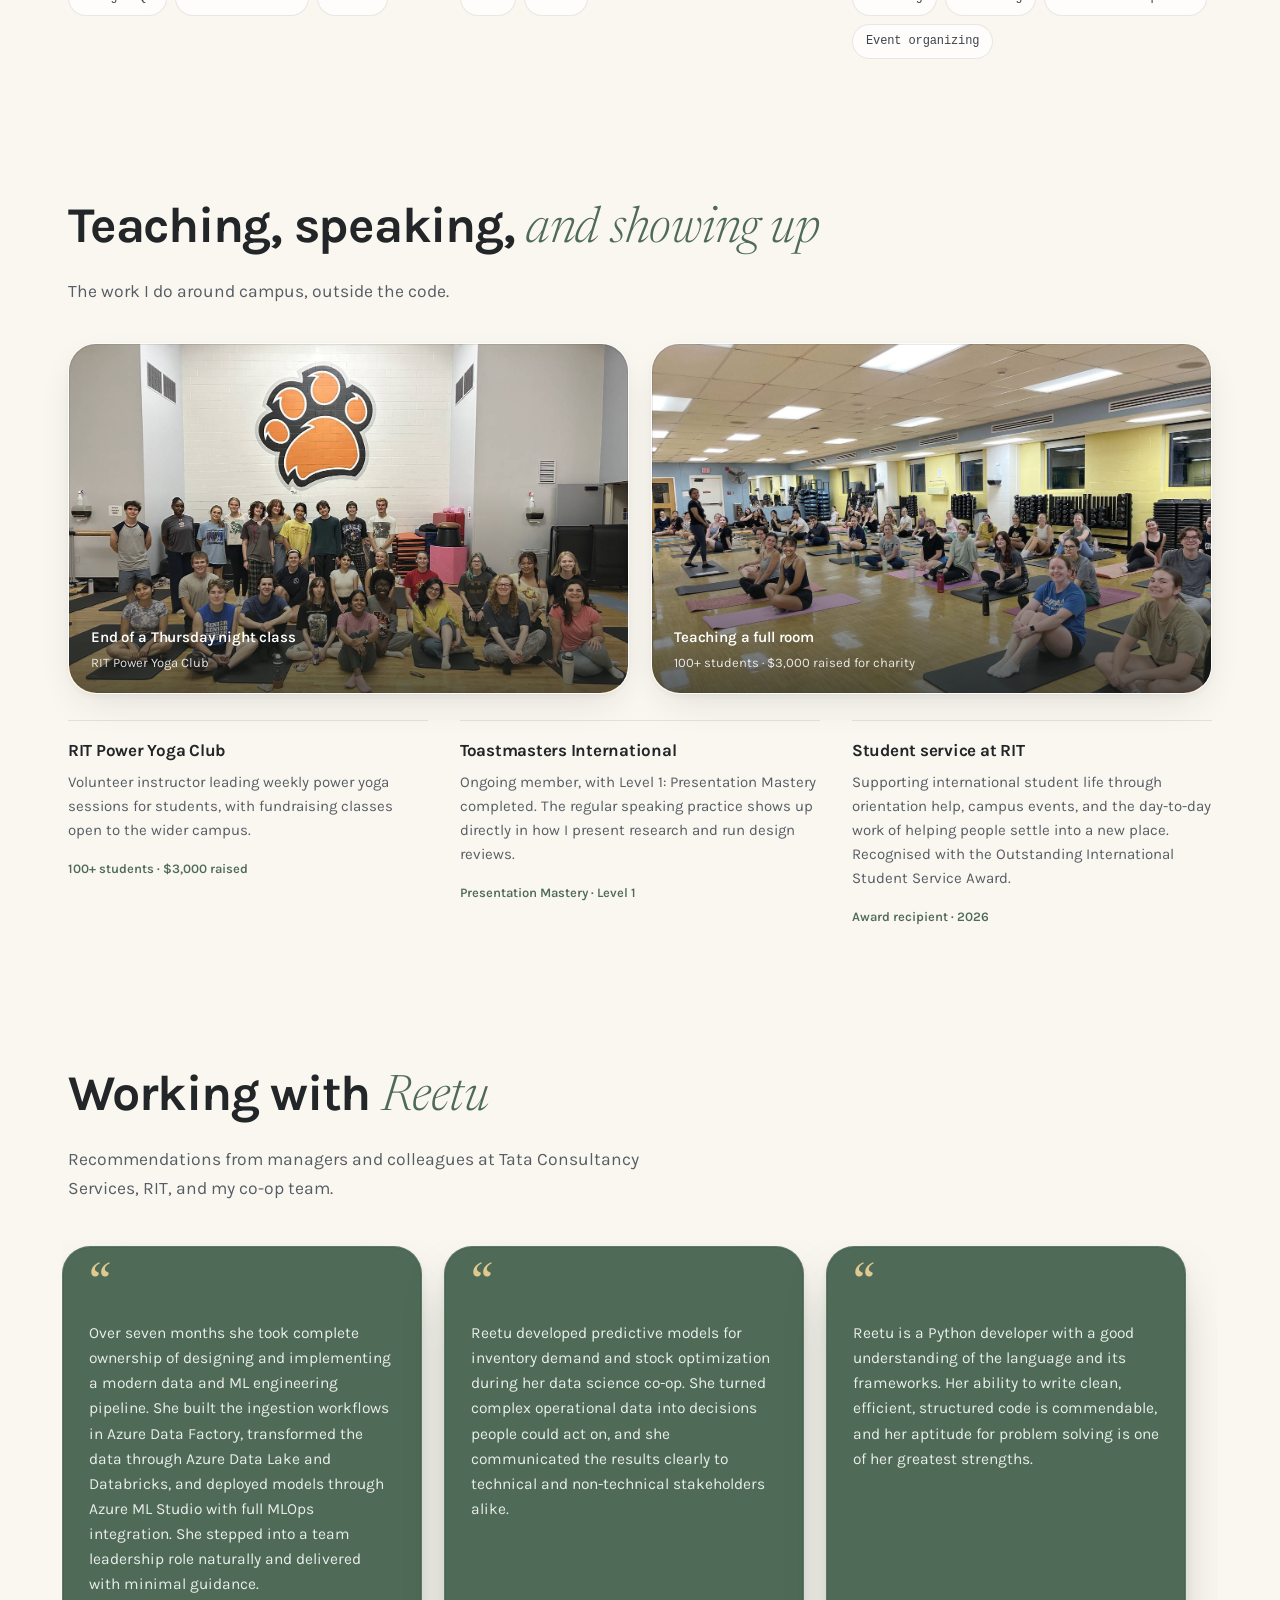
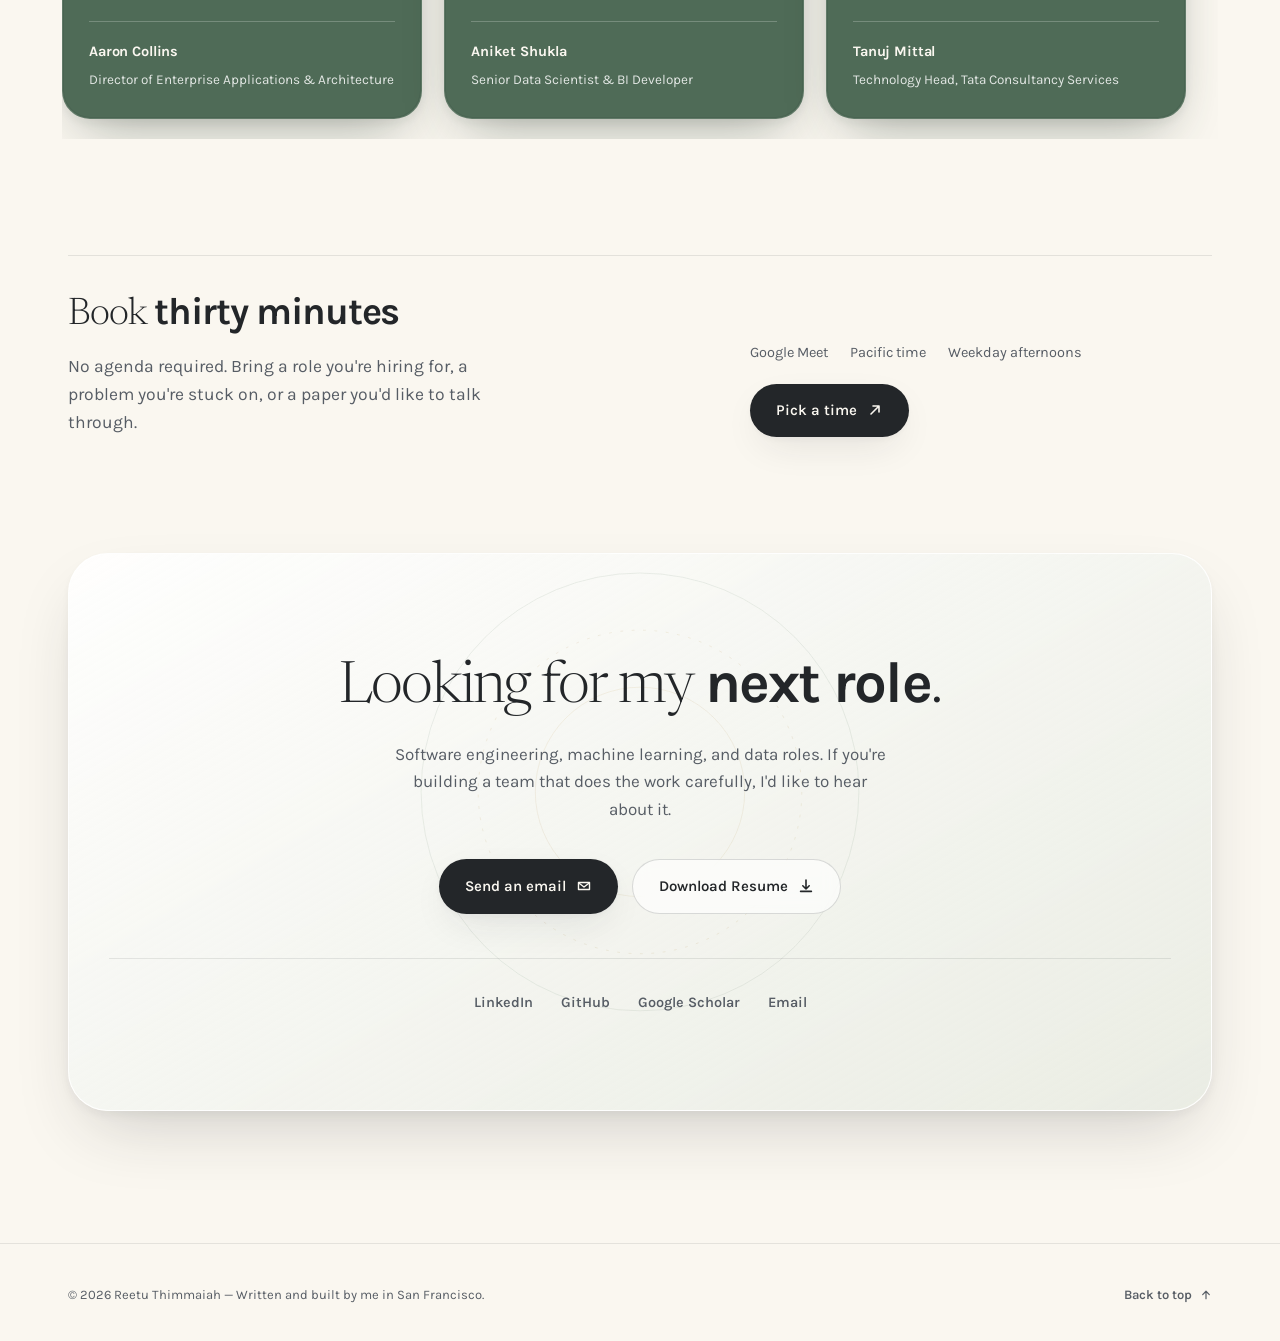
==== commit 78ab1f5c: "Restore the award photo to the hero Put the RIT award photo back in the hero with its caption and se" ====
--- a/index.html
+++ b/index.html
@@ -86,24 +86,12 @@
         </dl>
       </div>
 
-      <figure class="stage photo rv">
-        <img src="images/portrait-campus.jpg" alt="Reetu Thimmaiah standing on the RIT campus" decoding="async" fetchpriority="high">
-      </figure>
-    </div>
-  </div>
-</section>
-
-<!-- ================= AWARD ================= -->
-<section class="section section--tight" id="award">
-  <div class="wrap">
-    <div class="recog">
-      <figure class="photo photo--cap recog__photo rv">
-        <img src="images/rit-leadership-award.jpg" alt="Reetu Thimmaiah holding her Outstanding International Student Service Award certificate at the RIT Student Leadership Awards" loading="lazy" decoding="async">
+      <div class="stage-wrap">
+      <figure class="stage photo photo--cap rv">
+        <img src="images/rit-leadership-award.jpg" alt="Reetu Thimmaiah holding her Outstanding International Student Service Award certificate at the RIT Student Leadership Awards" decoding="async" fetchpriority="high">
         <figcaption class="photo__cap"><b>Rochester Institute of Technology</b><span>Student Leadership Awards · 2025–2026</span></figcaption>
       </figure>
-      <div class="recog__body">
-        <h2 class="s-title rv">Outstanding International <em>Student Service Award</em></h2>
-        <p class="s-lede rv">Recognized by RIT for 2025–26 service through AI research outreach in the Rochester community, weekly yoga classes, fundraising, and helping students find their footing on campus.</p>
+      <p class="stage__note rv">Recognized by RIT for 2025–26 service through AI research outreach in the Rochester community, weekly yoga classes, fundraising, and helping students find their footing on campus.</p>
       </div>
     </div>
   </div>
--- a/css/ds-styles.css
+++ b/css/ds-styles.css
@@ -29,11 +29,14 @@
 .hero__meta{grid-template-columns:repeat(4,auto);gap:12px 44px;
   margin-top:34px;padding-top:22px}
 
-/* hero holds the campus portrait (3:4 in a 4:5 frame — a shallow crop) */
-.stage img{object-position:50% 42%}
-/* the award photo moved to its own band below the hero */
-.recog__photo img{object-position:50% 38%}
-.recog__body .s-lede{margin-top:14px}
+/* hero holds the taller award photo (2:3 in a 4:5 frame) — bias the crop up a
+   touch so both her face and the certificate sit inside the frame */
+.stage img{object-position:50% 38%}
+
+/* note under the hero photo — shares the photo's column width */
+.stage-wrap{width:100%;max-width:430px;margin-left:auto}
+.stage-wrap .stage{max-width:none}
+.stage__note{margin-top:13px;font-size:13px;line-height:1.55;color:var(--ink-soft)}
 
 /* ============ TESTIMONIALS ============ */
 /* same deep sage as the experience cards, so the two quoted/credential bands
@@ -139,6 +142,7 @@
 
 /* ============ RESPONSIVE ============ */
 @media(max-width:1024px){
+  .stage-wrap{max-width:520px;margin:0 auto}
   .res-vis{position:static}
 }
 @media(max-width:760px){
